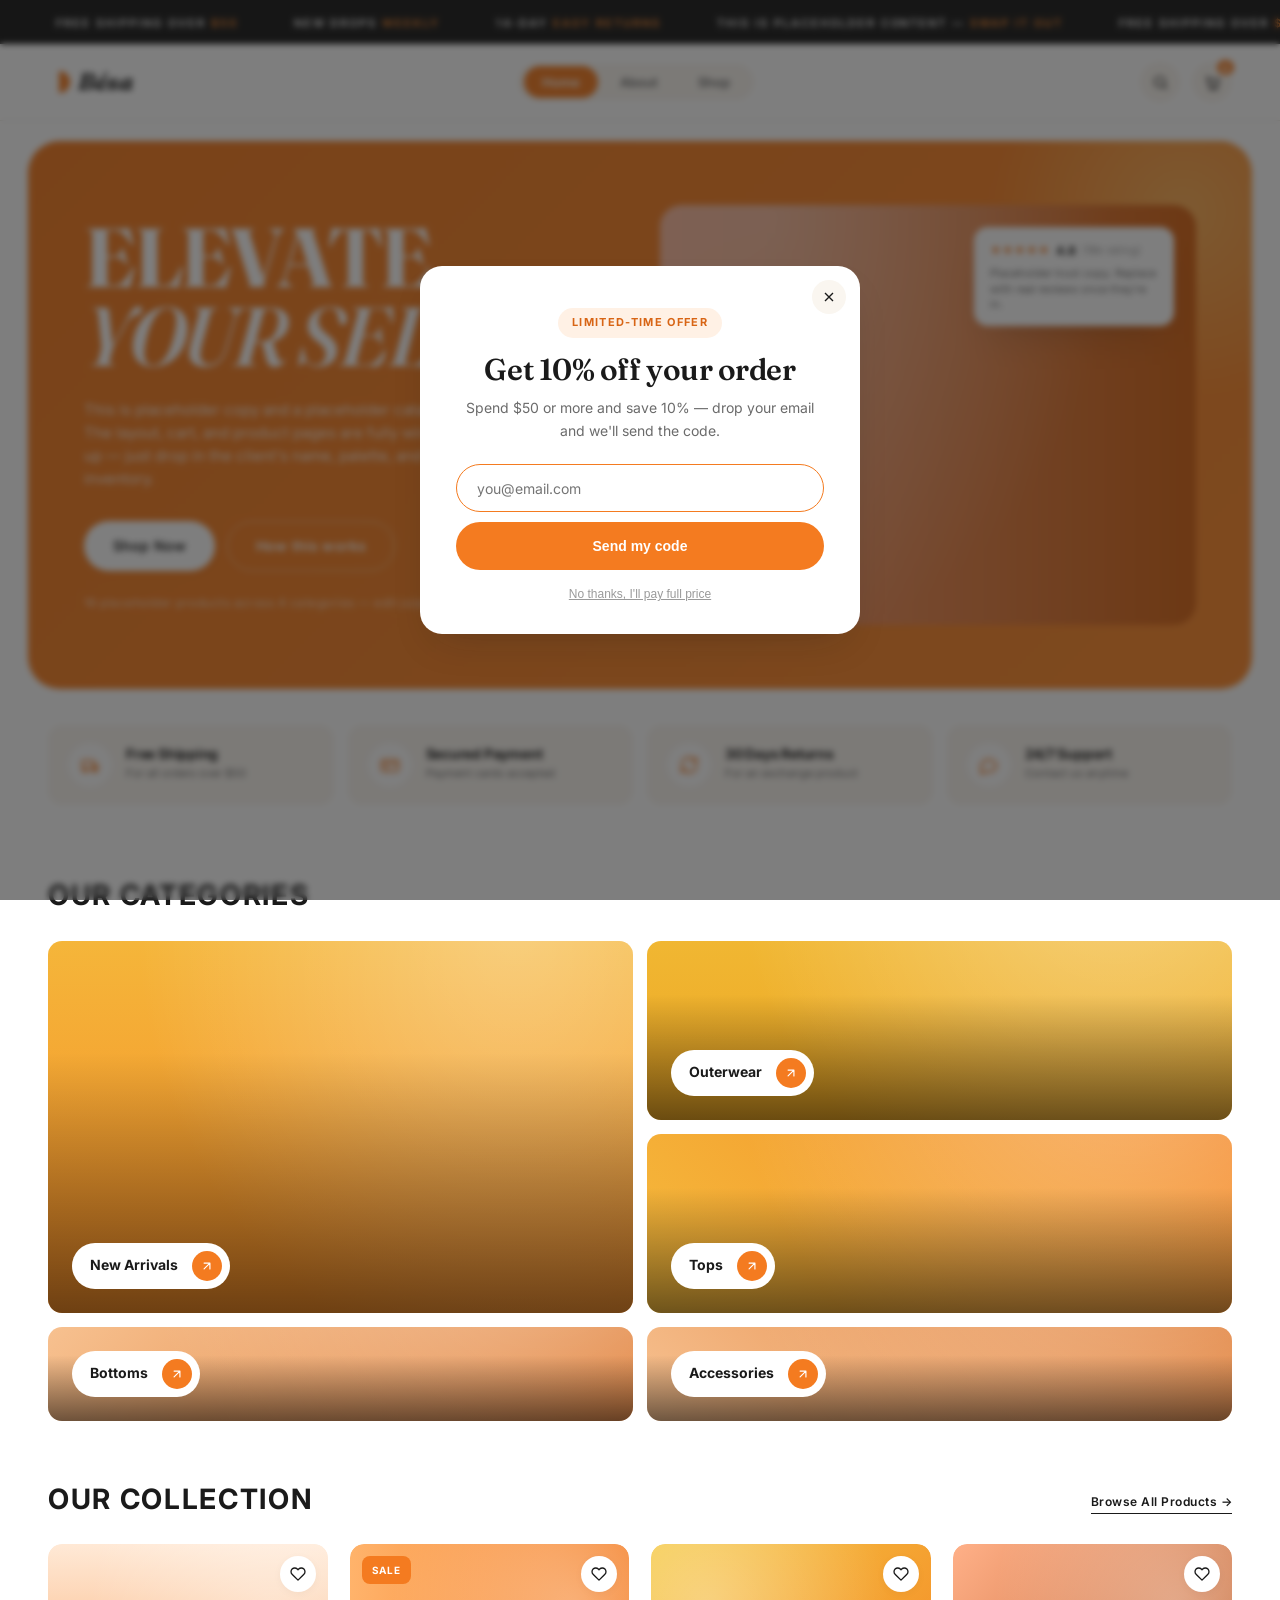
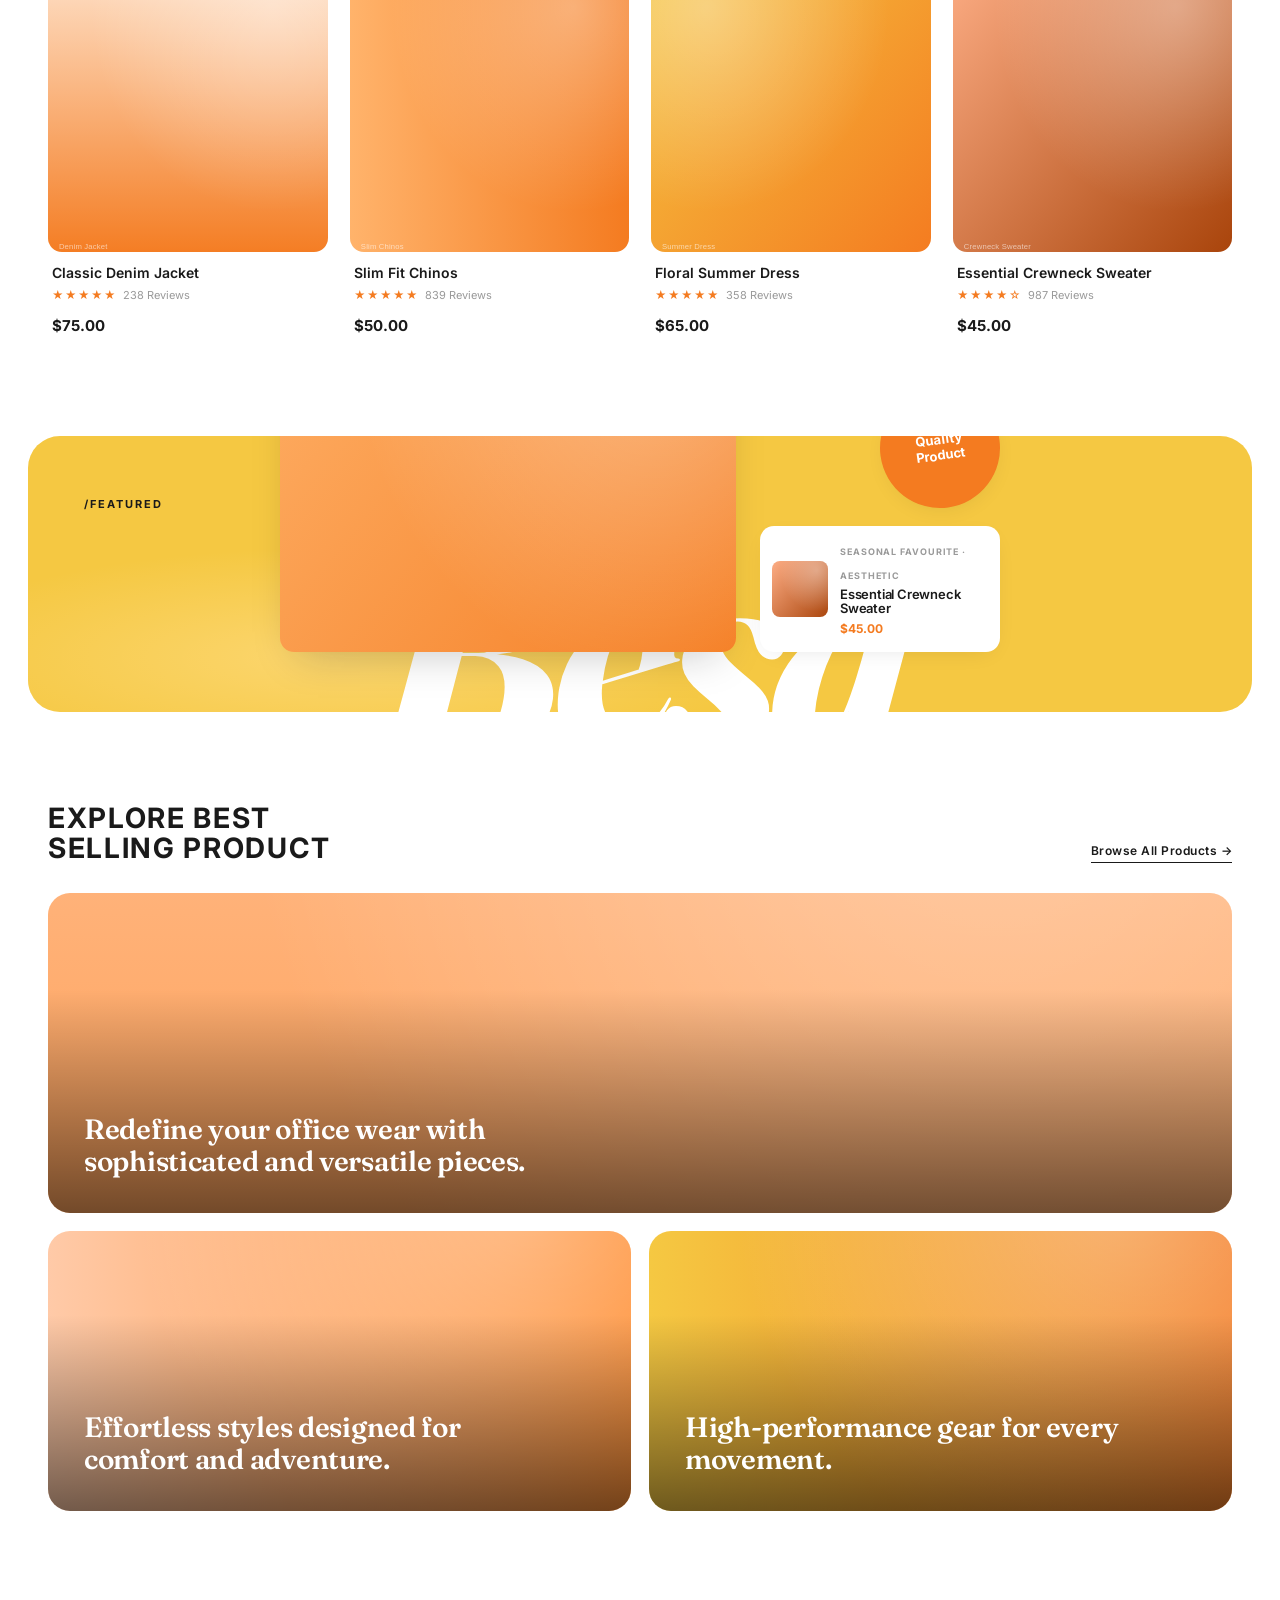
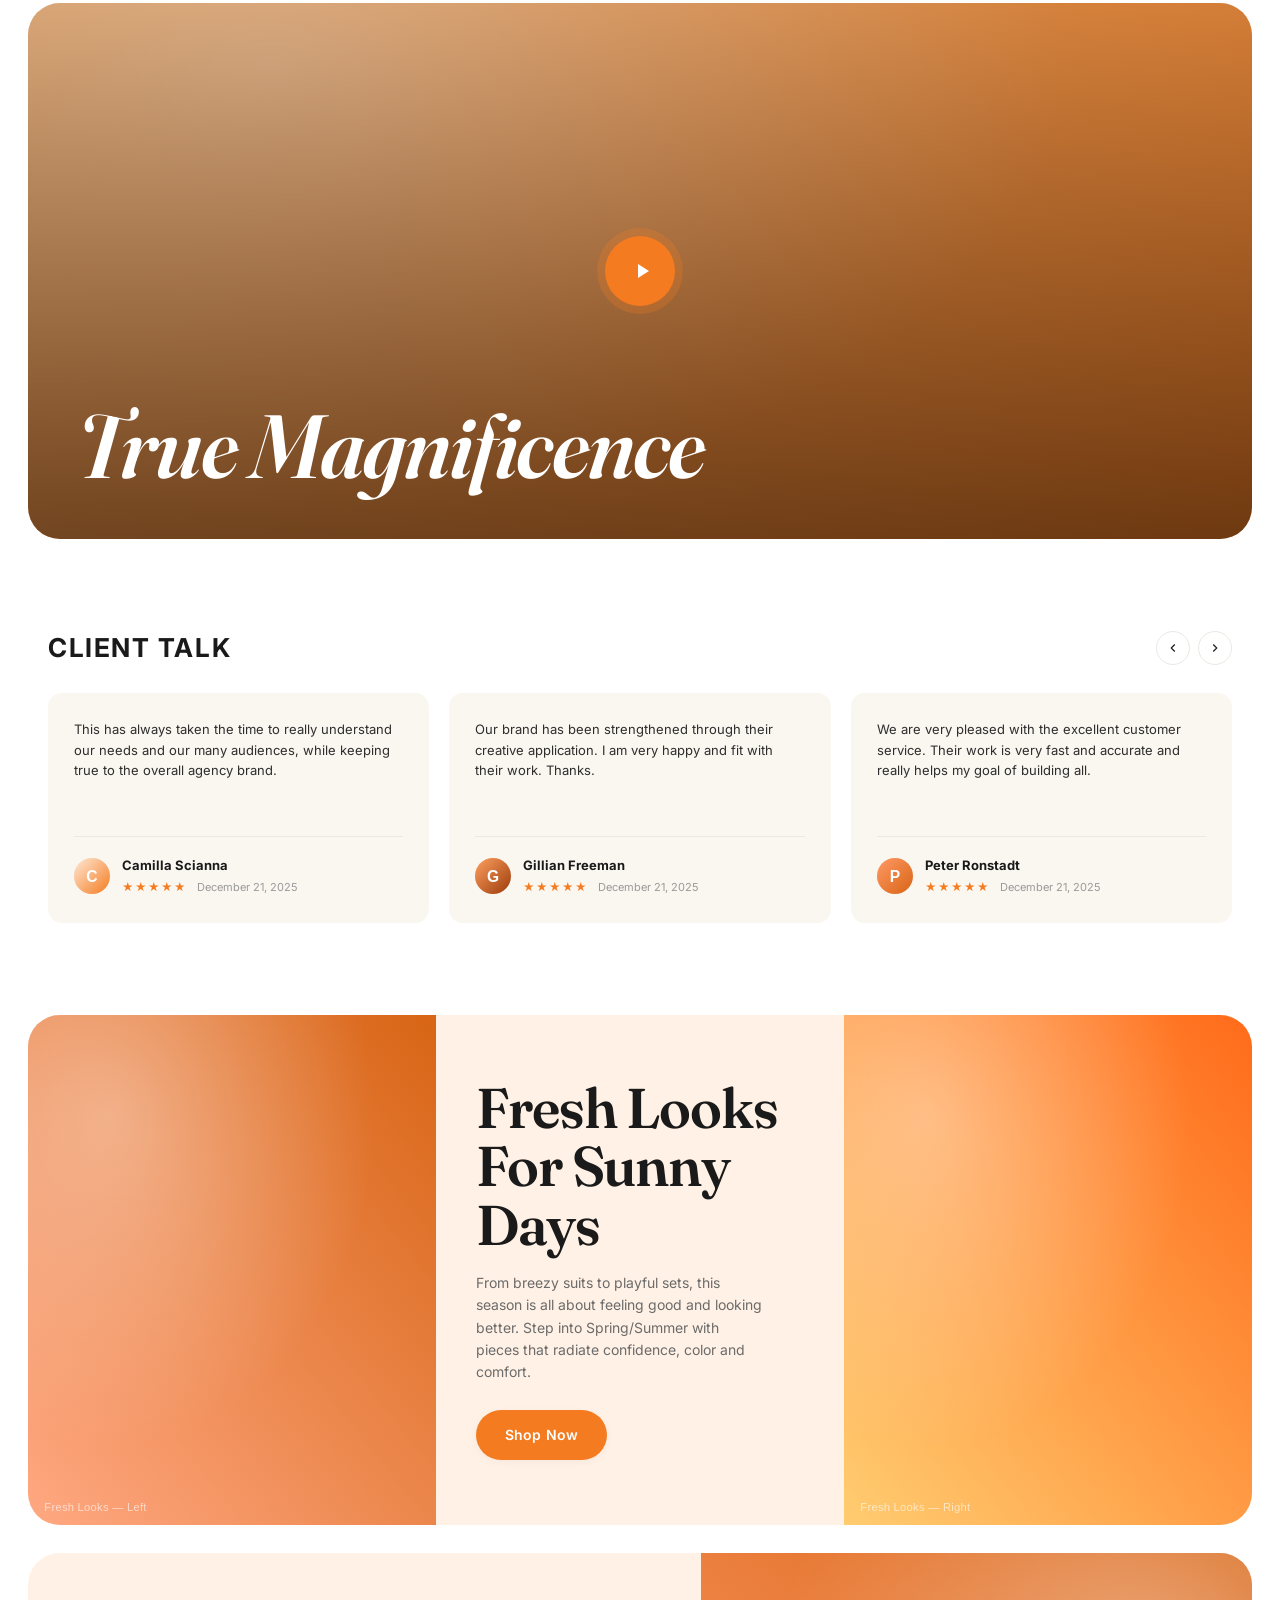
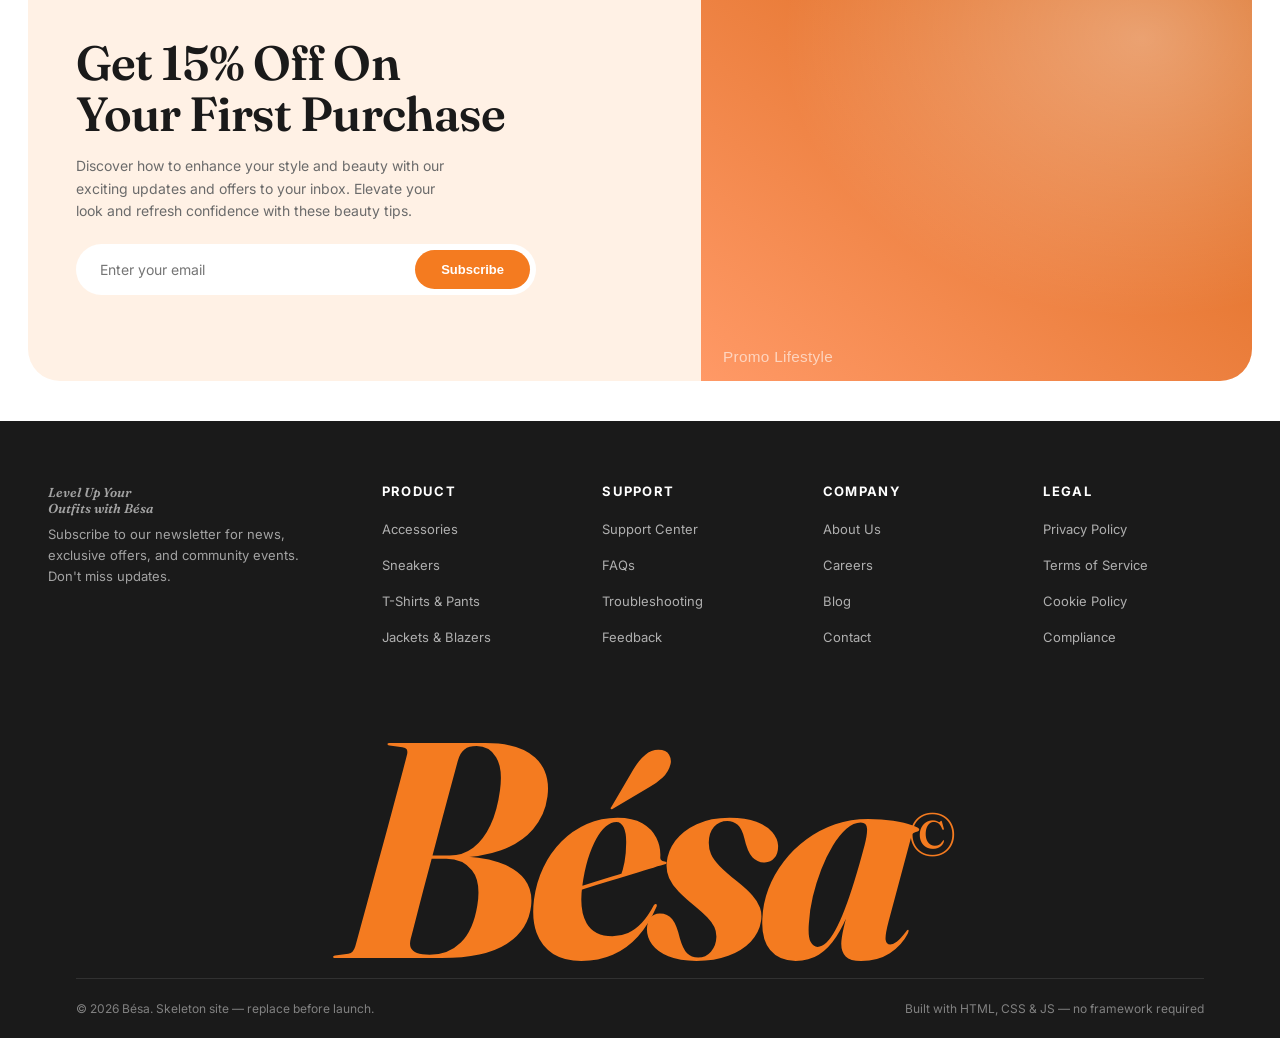
==== index.html @ 36c4169d "Merge pull request #3 from christophersompa/nav/reorder-remove-categories Nav: remove Categories lin" ====
<!DOCTYPE html>
<html lang="en">
<head>
<meta charset="UTF-8">
<meta name="viewport" content="width=device-width, initial-scale=1.0">
<title>Bésa — vibrant goods, made to be replaced with a real catalog</title>
<meta name="description" content="Bésa is a skeleton storefront — swap the brand name and products for the real thing.">
<link rel="preconnect" href="https://fonts.googleapis.com">
<link rel="preconnect" href="https://fonts.gstatic.com" crossorigin>
<link href="https://fonts.googleapis.com/css2?family=Fraunces:ital,opsz,wght@0,9..144,500;0,9..144,600;0,9..144,700;0,9..144,800;1,9..144,500;1,9..144,600;1,9..144,700;1,9..144,800&family=Inter:wght@400;500;600;700&display=swap" rel="stylesheet">
<link rel="stylesheet" href="css/styles.css">
</head>
<body>
<div class="promo-overlay" data-promo-overlay role="dialog" aria-modal="true" aria-labelledby="promo-heading">
  <div class="promo-modal">
    <button class="promo-close" type="button" data-promo-close aria-label="Close promotional offer">
      <svg width="16" height="16" viewBox="0 0 24 24" fill="none" stroke="currentColor" stroke-width="2"><path d="M6 6l12 12M18 6 6 18"/></svg>
    </button>
    <span class="promo-badge">Limited-time offer</span>
    <h2 id="promo-heading">Get 10% off your order</h2>
    <p class="promo-sub">Spend $50 or more and save 10% — drop your email and we'll send the code.</p>
    <form class="promo-form" data-promo-form>
      <input type="email" required placeholder="you@email.com" aria-label="Email address">
      <button type="submit">Send my code</button>
    </form>
    <p class="promo-success" data-promo-success hidden>You're in — check your inbox for the code.</p>
    <button class="promo-dismiss" type="button" data-promo-dismiss>No thanks, I'll pay full price</button>
  </div>
</div>

<div class="marquee" aria-hidden="true">
  <div class="marquee__track">
    <span>Free shipping over <em>$50</em></span>
    <span>New drops <em>weekly</em></span>
    <span>14-day <em>easy returns</em></span>
    <span>This is placeholder content — <em>swap it out</em></span>
    <span>Free shipping over <em>$50</em></span>
    <span>New drops <em>weekly</em></span>
    <span>14-day <em>easy returns</em></span>
    <span>This is placeholder content — <em>swap it out</em></span>
  </div>
</div>

<header class="site-header">
  <div class="wrap">
    <a class="logo" href="index.html">Bésa</a>
    <ul class="nav-links">
      <li><a href="index.html" class="is-active">Home</a></li>
      <li><a href="about.html">About</a></li>
      <li><a href="shop.html">Shop</a></li>
    </ul>
    <div class="nav-actions">
      <button class="icon-btn" type="button" aria-label="Search">
        <svg width="17" height="17" viewBox="0 0 24 24" fill="none" stroke="currentColor" stroke-width="2"><circle cx="11" cy="11" r="7"/><path d="m21 21-4.3-4.3"/></svg>
      </button>
      <a class="icon-btn" href="cart.html" aria-label="Cart">
        <svg width="17" height="17" viewBox="0 0 24 24" fill="none" stroke="currentColor" stroke-width="2"><path d="M3 4h2l2.4 12.4a2 2 0 0 0 2 1.6h7.2a2 2 0 0 0 2-1.6L21 8H6"/><circle cx="10" cy="21" r="1"/><circle cx="17" cy="21" r="1"/></svg>
        <span class="cart-count" data-cart-count>0</span>
      </a>
      <button class="nav-toggle" type="button" data-nav-toggle aria-label="Open menu">
        <svg width="18" height="18" viewBox="0 0 24 24" fill="none" stroke="currentColor" stroke-width="2"><path d="M3 6h18M3 12h18M3 18h18"/></svg>
      </button>
    </div>
  </div>
</header>

<div class="mobile-drawer" data-nav-drawer>
  <div class="drawer-top">
    <span class="logo">Bésa</span>
    <button class="icon-btn" type="button" data-nav-close aria-label="Close menu">
      <svg width="16" height="16" viewBox="0 0 24 24" fill="none" stroke="currentColor" stroke-width="2"><path d="M6 6l12 12M18 6 6 18"/></svg>
    </button>
  </div>
  <nav>
    <a href="index.html">Home</a>
    <a href="shop.html">Shop</a>
    <a href="cart.html">Cart</a>
    <a href="about.html">About</a>
  </nav>
</div>

<!-- HERO -->
<section class="hero">
  <div class="wrap">
    <div class="hero-text">
      <h1>ELEVATE<br><span class="highlight">YOUR SELF</span></h1>
      <p class="lead">This is placeholder copy and a placeholder catalog. The layout, cart, and product pages are fully wired up — just drop in the client's name, palette, and inventory.</p>
      <div class="hero-actions">
        <a class="btn btn-flare" href="shop.html">Shop Now</a>
        <a class="btn btn-ghost" href="about.html">How this works</a>
      </div>
      <p class="hero-note">16 placeholder products across 4 categories — edit js/products.js to replace them.</p>
    </div>
    <div class="hero-visual">
      <div class="hero-image">
        <img data-hero-image alt="Lifestyle model" loading="eager">
      </div>
      <div class="hero-rating">
        <div class="stars">
          <span class="stars-inner">★★★★★</span>
          <span class="stars-label">4.8</span>
          <span style="font-size:11px;color:var(--ink-faint);">(18k rating)</span>
        </div>
        <p>Placeholder trust copy. Replace with real reviews once they're in.</p>
      </div>
      <div class="hero-card">
        <div class="hero-card-image">
          <img data-hero-card-image alt="">
        </div>
        <div class="meta">
          <h3>Featured</h3>
          <span class="price">$28</span>
        </div>
      </div>
    </div>
  </div>
</section>

<!-- TRUST BADGES -->
<section class="trust-row">
  <div class="wrap">
    <div class="trust-grid">
      <div class="trust-card">
        <div class="trust-icon">
          <svg viewBox="0 0 24 24" fill="none" stroke="currentColor" stroke-width="2" stroke-linecap="round" stroke-linejoin="round"><path d="M3 7h13v10H3zM16 11h4l1 3v3h-5zM6 20a2 2 0 1 0 0-4 2 2 0 0 0 0 4ZM18 20a2 2 0 1 0 0-4 2 2 0 0 0 0 4Z"/></svg>
        </div>
        <div>
          <h4>Free Shipping</h4>
          <p>For all orders over $50</p>
        </div>
      </div>
      <div class="trust-card">
        <div class="trust-icon">
          <svg viewBox="0 0 24 24" fill="none" stroke="currentColor" stroke-width="2" stroke-linecap="round" stroke-linejoin="round"><rect x="2" y="6" width="20" height="13" rx="2"/><path d="M2 10h20M6 15h4"/></svg>
        </div>
        <div>
          <h4>Secured Payment</h4>
          <p>Payment cards accepted</p>
        </div>
      </div>
      <div class="trust-card">
        <div class="trust-icon">
          <svg viewBox="0 0 24 24" fill="none" stroke="currentColor" stroke-width="2" stroke-linecap="round" stroke-linejoin="round"><path d="M3 12a9 9 0 0 1 15-6.7L21 8"/><path d="M21 3v5h-5"/><path d="M21 12a9 9 0 0 1-15 6.7L3 16"/><path d="M3 21v-5h5"/></svg>
        </div>
        <div>
          <h4>30 Days Returns</h4>
          <p>For an exchange product</p>
        </div>
      </div>
      <div class="trust-card">
        <div class="trust-icon">
          <svg viewBox="0 0 24 24" fill="none" stroke="currentColor" stroke-width="2" stroke-linecap="round" stroke-linejoin="round"><path d="M21 11.5a8.5 8.5 0 0 1-8.5 8.5H6l-3 3v-3.6A8.5 8.5 0 1 1 21 11.5Z"/></svg>
        </div>
        <div>
          <h4>24/7 Support</h4>
          <p>Contact us anytime</p>
        </div>
      </div>
    </div>
  </div>
</section>

<!-- CATEGORIES -->
<section class="section" id="categories">
  <div class="wrap">
    <div class="section-head">
      <h2>Our Categories</h2>
    </div>
    <div class="cat-grid" id="category-grid"></div>
  </div>
</section>

<!-- COLLECTION -->
<section class="section" id="featured" style="padding-top:0">
  <div class="wrap">
    <div class="section-head">
      <h2>Our Collection</h2>
      <a class="section-link" href="shop.html">Browse All Products →</a>
    </div>
    <div class="product-grid" id="featured-grid"></div>
  </div>
</section>

<!-- FEATURED — yellow signature section -->
<section class="featured-section">
  <p class="featured-eyebrow">/Featured</p>
  <div class="featured-wordmark">Bésa</div>
  <div class="featured-content">
    <div class="featured-image">
      <img data-featured-image alt="Featured product" loading="lazy">
    </div>
    <div class="featured-side">
      <div class="featured-badge">Quality<br>Product</div>
      <div class="featured-product-card" data-featured-product-card>
        <div class="featured-product-card-img">
          <img data-fp-img alt="">
        </div>
        <div class="meta">
          <span class="tag">Seasonal favourite · Aesthetic</span>
          <h4 data-fp-name>—</h4>
          <span class="price" data-fp-price>—</span>
        </div>
      </div>
    </div>
  </div>
</section>

<!-- EXPLORE BEST SELLING — 1 big + 2 small -->
<section class="section">
  <div class="wrap">
    <div class="section-head">
      <h2>Explore Best<br>Selling Product</h2>
      <a class="section-link" href="shop.html">Browse All Products →</a>
    </div>
    <div class="best-grid">
      <div class="best-card">
        <img data-best-image alt="" loading="lazy">
        <p class="label">Redefine your office wear with sophisticated and versatile pieces.</p>
      </div>
      <div class="best-row-2">
        <div class="best-card">
          <img data-best-image alt="" loading="lazy">
          <p class="label">Effortless styles designed for comfort and adventure.</p>
        </div>
        <div class="best-card">
          <img data-best-image alt="" loading="lazy">
          <p class="label">High-performance gear for every movement.</p>
        </div>
      </div>
    </div>
  </div>
</section>

<!-- TRUE MAGNIFICENCE banner -->
<section>
  <div class="banner-bleed">
    <img data-img-banner alt="" loading="lazy">
    <button class="play-button" type="button" aria-label="Play video">
      <svg viewBox="0 0 24 24" fill="currentColor"><path d="M8 5v14l11-7z"/></svg>
    </button>
    <h2>True Magnificence</h2>
  </div>
</section>

<!-- TESTIMONIALS -->
<section class="section">
  <div class="wrap">
    <div class="testimonial-head">
      <h2>Client Talk</h2>
      <div class="testimonial-nav">
        <button type="button" aria-label="Previous">
          <svg width="14" height="14" viewBox="0 0 24 24" fill="none" stroke="currentColor" stroke-width="2"><path d="m15 18-6-6 6-6"/></svg>
        </button>
        <button type="button" aria-label="Next">
          <svg width="14" height="14" viewBox="0 0 24 24" fill="none" stroke="currentColor" stroke-width="2"><path d="m9 18 6-6-6-6"/></svg>
        </button>
      </div>
    </div>
    <div class="testimonial-grid" id="testimonial-grid"></div>
  </div>
</section>

<!-- FRESH LOOKS -->
<section>
  <div class="fresh-looks">
    <div class="img-wrap"><img data-img-fresh alt="" loading="lazy"></div>
    <div class="copy">
      <h2>Fresh Looks<br>For Sunny Days</h2>
      <p>From breezy suits to playful sets, this season is all about feeling good and looking better. Step into Spring/Summer with pieces that radiate confidence, color and comfort.</p>
      <a class="btn btn-flare" href="shop.html">Shop Now</a>
    </div>
    <div class="img-wrap"><img data-img-fresh-2 alt="" loading="lazy"></div>
  </div>
</section>

<!-- 15% OFF CTA -->
<section>
  <div class="cta-section">
    <div class="cta-copy">
      <h2>Get 15% Off On<br>Your First Purchase</h2>
      <p>Discover how to enhance your style and beauty with our exciting updates and offers to your inbox. Elevate your look and refresh confidence with these beauty tips.</p>
      <form class="banner-form" data-newsletter-form>
        <input type="email" required placeholder="Enter your email" aria-label="Email address">
        <button type="submit">Subscribe</button>
      </form>
    </div>
    <div class="cta-image">
      <img data-img-promo alt="" loading="lazy">
    </div>
  </div>
</section>

<footer class="site-footer">
  <div class="wrap">
    <div class="footer-grid">
      <div>
        <p class="footer-tagline">Level Up Your<br>Outfits with Bésa</p>
        <p>Subscribe to our newsletter for news, exclusive offers, and community events. Don't miss updates.</p>
      </div>
      <div>
        <h4>Product</h4>
        <ul class="footer-links">
          <li><a href="shop.html">Accessories</a></li>
          <li><a href="shop.html">Sneakers</a></li>
          <li><a href="shop.html">T-Shirts &amp; Pants</a></li>
          <li><a href="shop.html">Jackets &amp; Blazers</a></li>
        </ul>
      </div>
      <div>
        <h4>Support</h4>
        <ul class="footer-links">
          <li><a href="#">Support Center</a></li>
          <li><a href="#">FAQs</a></li>
          <li><a href="#">Troubleshooting</a></li>
          <li><a href="#">Feedback</a></li>
        </ul>
      </div>
      <div>
        <h4>Company</h4>
        <ul class="footer-links">
          <li><a href="about.html">About Us</a></li>
          <li><a href="#">Careers</a></li>
          <li><a href="#">Blog</a></li>
          <li><a href="#">Contact</a></li>
        </ul>
      </div>
      <div>
        <h4>Legal</h4>
        <ul class="footer-links">
          <li><a href="#">Privacy Policy</a></li>
          <li><a href="#">Terms of Service</a></li>
          <li><a href="#">Cookie Policy</a></li>
          <li><a href="#">Compliance</a></li>
        </ul>
      </div>
    </div>
    <div class="footer-wordmark">Bésa<sup>©</sup></div>
    <div class="wrap">
      <div class="footer-bottom">
        <span>© 2026 Bésa. Skeleton site — replace before launch.</span>
        <span>Built with HTML, CSS &amp; JS — no framework required</span>
      </div>
    </div>
  </div>
</footer>

<script src="js/products.js"></script>
<script src="js/cart.js"></script>
<script src="js/main.js"></script>
</body>
</html>
---- css/styles.css ----
/* ============================================
   BÉSA — design tokens (Frolax-style redesign)
   Swap these values to re-skin the whole site.
   ============================================ */
:root {
  /* core palette */
  --orange:        #F47B20;
  --orange-deep:   #D86515;
  --orange-bright: #FF8B2D;
  --orange-soft:   #FFF1E5;
  --yellow:        #F5C842;
  --yellow-deep:   #E6B025;
  --yellow-soft:   #FFF6D6;

  /* neutrals */
  --ink:        #1A1A1A;
  --ink-2:      #2E2E2E;
  --ink-soft:   #6B6B6B;
  --ink-faint:  #9A9A9A;
  --white:      #FFFFFF;
  --cream:      #FAF6F0;
  --cream-deep: #F0EAE0;
  --line:       #ECE8E2;
  --line-soft:  #F4F0EA;

  --radius-sm: 8px;
  --radius-md: 14px;
  --radius-lg: 22px;
  --radius-xl: 32px;
  --radius-pill: 999px;

  --shadow-card: 0 6px 24px -10px rgba(20, 20, 20, 0.12);
  --shadow-pop:  0 18px 40px -18px rgba(20, 20, 20, 0.25);
  --shadow-soft: 0 2px 8px rgba(20, 20, 20, 0.04);

  --font-display: "Fraunces", "Georgia", serif;
  --font-body: "Inter", "Segoe UI", sans-serif;

  --container: 1240px;
}

* { box-sizing: border-box; }
html { scroll-behavior: smooth; }

body {
  margin: 0;
  background: var(--white);
  color: var(--ink);
  font-family: var(--font-body);
  font-size: 15px;
  line-height: 1.6;
  -webkit-font-smoothing: antialiased;
  overflow-x: hidden;
}

img, svg { display: block; max-width: 100%; }
img { object-fit: cover; }
a { color: inherit; text-decoration: none; }

.wrap {
  max-width: var(--container);
  margin: 0 auto;
  padding: 0 28px;
}

h1, h2, h3, h4 {
  font-family: var(--font-display);
  font-weight: 600;
  line-height: 1.06;
  margin: 0;
  letter-spacing: -0.015em;
  color: var(--ink);
}
p { margin: 0; }

.eyebrow {
  font-family: var(--font-body);
  font-size: 12px;
  font-weight: 700;
  letter-spacing: 0.18em;
  text-transform: uppercase;
  color: var(--ink);
}

a:focus-visible, button:focus-visible, input:focus-visible {
  outline: 2px solid var(--orange);
  outline-offset: 3px;
}

@media (prefers-reduced-motion: reduce) {
  *, *::before, *::after { animation: none !important; transition: none !important; }
  html { scroll-behavior: auto; }
}

/* ============================================
   Buttons
   ============================================ */
.btn {
  display: inline-flex;
  align-items: center;
  justify-content: center;
  gap: 8px;
  font-family: var(--font-body);
  font-weight: 600;
  font-size: 14px;
  letter-spacing: 0.01em;
  padding: 13px 28px;
  border-radius: var(--radius-pill);
  border: 1px solid transparent;
  cursor: pointer;
  transition: transform 0.18s ease, box-shadow 0.18s ease, background 0.18s ease, color 0.18s ease;
  white-space: nowrap;
}
.btn:hover { transform: translateY(-1px); }

.btn-primary,
.btn-flare {
  background: var(--orange);
  color: var(--white);
  box-shadow: var(--shadow-soft);
}
.btn-primary:hover,
.btn-flare:hover { background: var(--orange-deep); box-shadow: var(--shadow-card); }

.btn-ghost {
  background: transparent;
  border-color: var(--ink);
  color: var(--ink);
}
.btn-ghost:hover { background: var(--ink); color: var(--white); }

.btn-block { width: 100%; }
.btn-sm { padding: 10px 20px; font-size: 13px; }

/* ============================================
   Top announcement marquee
   ============================================ */
.marquee {
  background: var(--ink);
  color: var(--white);
  overflow: hidden;
  white-space: nowrap;
  padding: 10px 0;
}
.marquee__track {
  display: inline-flex;
  gap: 56px;
  animation: marquee 28s linear infinite;
  padding-left: 56px;
}
.marquee__track span {
  font-size: 11px;
  font-weight: 600;
  letter-spacing: 0.18em;
  text-transform: uppercase;
}
.marquee__track span em {
  font-style: normal;
  color: var(--orange-bright);
}
@keyframes marquee {
  from { transform: translateX(0); }
  to { transform: translateX(-50%); }
}

/* ============================================
   Header / nav
   ============================================ */
.site-header {
  position: sticky;
  top: 0;
  z-index: 40;
  background: rgba(255, 255, 255, 0.94);
  backdrop-filter: blur(10px);
  border-bottom: 1px solid var(--line);
}
.site-header .wrap {
  display: flex;
  align-items: center;
  justify-content: space-between;
  padding-top: 18px;
  padding-bottom: 18px;
}
.logo {
  font-family: var(--font-display);
  font-size: 24px;
  font-weight: 700;
  font-style: italic;
  color: var(--ink);
  letter-spacing: -0.02em;
  display: inline-flex;
  align-items: center;
  gap: 8px;
}
.logo::before {
  content: "";
  display: inline-block;
  width: 22px;
  height: 22px;
  background: var(--orange);
  border-radius: 50%;
  box-shadow: -10px 0 0 var(--orange);
  clip-path: polygon(50% 0, 100% 0, 100% 100%, 50% 100%);
}
.nav-links {
  display: flex;
  gap: 4px;
  list-style: none;
  margin: 0;
  padding: 6px;
  background: var(--cream);
  border-radius: var(--radius-pill);
}
.nav-links a {
  font-size: 13px;
  font-weight: 600;
  color: var(--ink-soft);
  padding: 8px 18px;
  border-radius: var(--radius-pill);
  transition: background 0.18s ease, color 0.18s ease;
}
.nav-links a:hover { color: var(--ink); }
.nav-links a.is-active {
  background: var(--orange);
  color: var(--white);
}

.nav-actions {
  display: flex;
  align-items: center;
  gap: 12px;
}
.icon-btn {
  position: relative;
  display: inline-flex;
  align-items: center;
  justify-content: center;
  width: 40px;
  height: 40px;
  border-radius: 50%;
  background: var(--cream);
  border: none;
  cursor: pointer;
  color: var(--ink);
  transition: background 0.18s ease, color 0.18s ease;
}
.icon-btn:hover { background: var(--ink); color: var(--white); }
.cart-count {
  position: absolute;
  top: -4px;
  right: -4px;
  min-width: 19px;
  height: 19px;
  padding: 0 5px;
  border-radius: var(--radius-pill);
  background: var(--orange);
  color: var(--white);
  font-size: 10px;
  font-weight: 700;
  display: flex;
  align-items: center;
  justify-content: center;
  border: 2px solid var(--white);
}
.nav-toggle { display: none; }

@media (max-width: 900px) {
  .nav-links { display: none; }
  .nav-toggle {
    display: inline-flex;
    width: 40px; height: 40px;
    align-items: center; justify-content: center;
    border-radius: 50%;
    background: var(--cream);
    border: none;
    color: var(--ink);
    cursor: pointer;
  }
}

/* ============================================
   HERO — orange gradient, two-column with lifestyle image
   ============================================ */
.hero {
  position: relative;
  margin: 20px 28px 0;
  border-radius: var(--radius-xl);
  background: linear-gradient(135deg, var(--orange) 0%, var(--orange-bright) 100%);
  overflow: hidden;
  padding: 64px 56px;
  min-height: 500px;
}
.hero::after {
  /* soft sun glow in top-right corner */
  content: "";
  position: absolute;
  top: -120px;
  right: -120px;
  width: 380px;
  height: 380px;
  border-radius: 50%;
  background: radial-gradient(circle, rgba(255, 215, 130, 0.5) 0%, transparent 70%);
  pointer-events: none;
}
.hero .wrap {
  position: relative;
  z-index: 1;
  max-width: none;
  padding: 0;
  display: grid;
  grid-template-columns: 1fr 1fr;
  gap: 40px;
  align-items: center;
  min-height: 420px;
}
.hero-text { color: var(--white); }
.hero h1 {
  font-size: clamp(48px, 6.5vw, 92px);
  color: var(--white);
  font-weight: 700;
  line-height: 0.95;
  letter-spacing: -0.03em;
}
.hero h1 .highlight {
  display: block;
  font-style: italic;
  font-weight: 600;
}
.hero p.lead {
  margin-top: 22px;
  max-width: 42ch;
  font-size: 15px;
  color: rgba(255, 255, 255, 0.88);
  line-height: 1.55;
}
.hero-actions {
  margin-top: 30px;
  display: flex;
  gap: 12px;
  flex-wrap: wrap;
}
.hero .btn-flare {
  background: var(--white);
  color: var(--ink);
}
.hero .btn-flare:hover { background: var(--ink); color: var(--white); }
.hero .btn-ghost {
  border-color: rgba(255, 255, 255, 0.5);
  color: var(--white);
}
.hero .btn-ghost:hover { background: var(--white); color: var(--ink); border-color: var(--white); }
.hero-note {
  margin-top: 22px;
  font-size: 12px;
  color: rgba(255, 255, 255, 0.7);
  letter-spacing: 0.04em;
}

/* hero visual side */
.hero-visual {
  position: relative;
  height: 100%;
  min-height: 420px;
}
.hero-image {
  position: absolute;
  inset: 0;
  border-radius: var(--radius-lg);
  overflow: hidden;
  background: rgba(255, 255, 255, 0.1);
}
.hero-image img {
  width: 100%;
  height: 100%;
  object-fit: cover;
}
/* small floating product card bottom-left */
.hero-card {
  position: absolute;
  bottom: 18px;
  left: -28px;
  z-index: 2;
  background: var(--white);
  border-radius: var(--radius-md);
  padding: 12px;
  width: 150px;
  box-shadow: var(--shadow-pop);
  display: flex;
  flex-direction: column;
  gap: 6px;
}
.hero-card-image {
  width: 100%;
  aspect-ratio: 1.2 / 1;
  border-radius: var(--radius-sm);
  background: var(--cream);
  overflow: hidden;
}
.hero-card-image img { width: 100%; height: 100%; }
.hero-card .meta {
  display: flex;
  justify-content: space-between;
  align-items: center;
  padding: 0 2px;
}
.hero-card .meta h3 { font-size: 12px; color: var(--ink); font-weight: 600; font-family: var(--font-body); }
.hero-card .meta .price { font-size: 12px; font-weight: 700; color: var(--orange); }

/* hero ratings badge top-right */
.hero-rating {
  position: absolute;
  top: 22px;
  right: 22px;
  z-index: 2;
  background: var(--white);
  border-radius: var(--radius-md);
  padding: 14px 16px;
  max-width: 200px;
  box-shadow: var(--shadow-pop);
}
.hero-rating .stars {
  display: flex;
  align-items: center;
  gap: 6px;
  margin-bottom: 6px;
}
.hero-rating .stars-inner {
  display: flex;
  gap: 1px;
  color: var(--orange);
  font-size: 11px;
}
.hero-rating .stars-label {
  font-size: 12px;
  font-weight: 700;
  color: var(--ink);
}
.hero-rating p {
  font-size: 11px;
  color: var(--ink-soft);
  line-height: 1.4;
}
.hero-progress { display: none; } /* legacy element from old design */
.hero-card-back  { display: none; }
.hero-badge      { display: none; }

@media (max-width: 900px) {
  .hero { padding: 40px 28px; margin: 12px; }
  .hero .wrap { grid-template-columns: 1fr; gap: 30px; }
  .hero-visual { min-height: 360px; order: 2; }
  .hero-rating { top: 12px; right: 12px; }
  .hero-card { left: 12px; bottom: 12px; }
}

/* ============================================
   Trust badges row (Free Shipping / Payment / etc.)
   ============================================ */
.trust-row {
  padding: 36px 0 12px;
}
.trust-grid {
  display: grid;
  grid-template-columns: repeat(4, 1fr);
  gap: 14px;
}
.trust-card {
  display: flex;
  align-items: center;
  gap: 14px;
  padding: 18px 20px;
  background: var(--cream);
  border-radius: var(--radius-md);
}
.trust-icon {
  width: 44px;
  height: 44px;
  border-radius: 50%;
  background: var(--white);
  display: flex;
  align-items: center;
  justify-content: center;
  color: var(--orange);
  flex-shrink: 0;
}
.trust-icon svg { width: 20px; height: 20px; }
.trust-card h4 {
  font-family: var(--font-body);
  font-size: 14px;
  font-weight: 700;
  color: var(--ink);
}
.trust-card p {
  font-size: 11px;
  color: var(--ink-soft);
  margin-top: 3px;
}

@media (max-width: 860px) {
  .trust-grid { grid-template-columns: repeat(2, 1fr); }
}
@media (max-width: 480px) {
  .trust-grid { grid-template-columns: 1fr; }
}

/* ============================================
   Section scaffolding
   ============================================ */
.section { padding: 64px 0; }
.section-head {
  display: flex;
  justify-content: space-between;
  align-items: flex-end;
  gap: 24px;
  margin-bottom: 30px;
  flex-wrap: wrap;
}
.section-head h2 {
  font-size: clamp(22px, 2.6vw, 28px);
  font-family: var(--font-body);
  font-weight: 700;
  letter-spacing: 0.06em;
  text-transform: uppercase;
}
.section-head p { color: var(--ink-soft); max-width: 50ch; font-size: 14px; }
.section-link {
  font-size: 12px;
  font-weight: 600;
  color: var(--ink);
  letter-spacing: 0.04em;
  border-bottom: 1px solid var(--ink);
  padding-bottom: 2px;
}
.section-link:hover { color: var(--orange); border-color: var(--orange); }

/* ============================================
   Categories — asymmetric mosaic
   ============================================ */
.cat-grid {
  display: grid;
  grid-template-columns: 1fr 1fr;
  grid-template-rows: 1fr 1fr;
  gap: 14px;
  height: 480px;
}
.cat-tile {
  position: relative;
  border-radius: var(--radius-md);
  overflow: hidden;
  cursor: pointer;
  display: flex;
  align-items: flex-end;
  padding: 24px;
  isolation: isolate;
}
.cat-tile img {
  position: absolute;
  inset: 0;
  width: 100%;
  height: 100%;
  z-index: -2;
  transition: transform 0.6s ease;
}
.cat-tile::after {
  content: "";
  position: absolute;
  inset: 0;
  background: linear-gradient(180deg, rgba(0,0,0,0) 30%, rgba(0,0,0,0.55) 100%);
  z-index: -1;
}
.cat-tile:hover img { transform: scale(1.06); }
.cat-tile-content {
  background: var(--white);
  border-radius: var(--radius-pill);
  padding: 8px 8px 8px 18px;
  display: inline-flex;
  align-items: center;
  gap: 14px;
}
.cat-tile h3 {
  font-family: var(--font-body);
  font-size: 14px;
  font-weight: 700;
  color: var(--ink);
  letter-spacing: 0;
}
.cat-tile-arrow {
  width: 30px;
  height: 30px;
  border-radius: 50%;
  background: var(--orange);
  color: var(--white);
  display: inline-flex;
  align-items: center;
  justify-content: center;
}
.cat-tile-arrow svg { width: 14px; height: 14px; }

/* first tile takes the left column, full height */
.cat-tile:first-child { grid-row: 1 / 3; }

@media (max-width: 860px) {
  .cat-grid { grid-template-columns: 1fr; grid-template-rows: repeat(5, 200px); height: auto; }
  .cat-tile:first-child { grid-row: auto; }
}

/* ============================================
   Product grid + cards
   ============================================ */
.product-grid {
  display: grid;
  grid-template-columns: repeat(4, 1fr);
  gap: 22px;
}
.product-card {
  background: var(--white);
  border-radius: var(--radius-md);
  overflow: hidden;
  display: flex;
  flex-direction: column;
  transition: transform 0.2s ease;
  position: relative;
}
.product-card:hover { transform: translateY(-4px); }
.product-media {
  position: relative;
  aspect-ratio: 1 / 1.1;
  background: var(--cream);
  border-radius: var(--radius-md);
  overflow: hidden;
}
.product-media img {
  width: 100%;
  height: 100%;
  transition: transform 0.5s ease;
}
.product-card:hover .product-media img { transform: scale(1.05); }

/* heart / wishlist button */
.wishlist-btn {
  position: absolute;
  top: 12px;
  right: 12px;
  width: 36px;
  height: 36px;
  border-radius: 50%;
  background: var(--white);
  border: none;
  display: inline-flex;
  align-items: center;
  justify-content: center;
  color: var(--ink);
  cursor: pointer;
  z-index: 2;
  box-shadow: var(--shadow-soft);
  transition: color 0.18s ease, background 0.18s ease;
}
.wishlist-btn:hover { color: var(--orange); }
.wishlist-btn.is-active { color: var(--orange); }
.wishlist-btn svg { width: 16px; height: 16px; }

/* sale tag top-left */
.product-tag {
  position: absolute;
  top: 12px;
  left: 12px;
  z-index: 2;
  background: var(--orange);
  color: var(--white);
  font-size: 10px;
  font-weight: 700;
  letter-spacing: 0.08em;
  text-transform: uppercase;
  padding: 6px 10px;
  border-radius: var(--radius-sm);
}

/* quick shop bar slides up from bottom on hover */
.quick-shop {
  position: absolute;
  left: 12px;
  right: 12px;
  bottom: 12px;
  background: var(--white);
  border-radius: var(--radius-pill);
  padding: 10px 18px;
  font-size: 12px;
  font-weight: 600;
  color: var(--ink);
  border: none;
  cursor: pointer;
  display: inline-flex;
  align-items: center;
  justify-content: center;
  gap: 8px;
  opacity: 0;
  transform: translateY(8px);
  transition: opacity 0.2s ease, transform 0.2s ease, background 0.18s ease, color 0.18s ease;
  z-index: 2;
}
.product-card:hover .quick-shop { opacity: 1; transform: translateY(0); }
.quick-shop:hover { background: var(--orange); color: var(--white); }
.quick-shop svg { width: 14px; height: 14px; }

.product-card .body {
  padding: 14px 4px 6px;
  display: flex;
  flex-direction: column;
  gap: 6px;
}
.product-card .cat-tag {
  display: none; /* category is implied by section context */
}
.product-card h3 {
  font-family: var(--font-body);
  font-size: 14px;
  font-weight: 600;
  color: var(--ink);
  letter-spacing: 0;
}
.product-card h3 a:hover { color: var(--orange); }

.product-card .rating-row {
  display: flex;
  align-items: center;
  gap: 6px;
}
.product-card .rating-stars {
  color: var(--orange);
  font-size: 11px;
  letter-spacing: 1px;
}
.product-card .rating-count {
  font-size: 11px;
  color: var(--ink-faint);
}

.product-card .price-row {
  margin-top: 4px;
  display: flex;
  align-items: center;
  justify-content: space-between;
}
.product-card .price {
  font-weight: 700;
  font-size: 15px;
  color: var(--ink);
}
.product-card .add-btn {
  width: 32px; height: 32px;
  border-radius: 50%;
  border: none;
  background: var(--ink);
  color: var(--white);
  cursor: pointer;
  font-size: 16px;
  line-height: 1;
  transition: background 0.18s ease;
}
.product-card .add-btn:hover { background: var(--orange); }
.product-card a.card-link { color: inherit; display: block; }

@media (max-width: 980px) {
  .product-grid { grid-template-columns: repeat(2, 1fr); }
}
@media (max-width: 520px) {
  .product-grid { grid-template-columns: 1fr; }
}

/* legacy swatch backgrounds — kept so older markup still renders something useful */
.bg-teal,
.bg-sage { background: var(--orange-soft); }
.bg-lime { background: var(--yellow-soft); }
.bg-ink  { background: var(--cream-deep); }

/* ============================================
   Featured — yellow section with giant brand wordmark
   ============================================ */
.featured-section {
  background: var(--yellow);
  margin: 28px;
  border-radius: var(--radius-xl);
  position: relative;
  overflow: hidden;
  padding: 60px 28px;
}
.featured-section::before {
  content: "";
  position: absolute;
  left: -10%;
  bottom: -20%;
  width: 70%;
  height: 80%;
  background: radial-gradient(ellipse, rgba(255, 220, 130, 0.7) 0%, transparent 70%);
  pointer-events: none;
}
.featured-eyebrow {
  font-size: 11px;
  font-weight: 700;
  letter-spacing: 0.18em;
  text-transform: uppercase;
  color: var(--ink);
  position: relative;
  z-index: 2;
  max-width: var(--container);
  margin: 0 auto 0;
  padding: 0 28px;
}
.featured-wordmark {
  position: relative;
  z-index: 1;
  text-align: center;
  font-family: var(--font-display);
  font-style: italic;
  font-weight: 700;
  font-size: clamp(100px, 22vw, 320px);
  line-height: 0.85;
  letter-spacing: -0.04em;
  color: var(--white);
  margin: 12px 0;
  user-select: none;
}
.featured-content {
  position: relative;
  z-index: 2;
  max-width: 720px;
  margin: -40% auto 0;
  display: grid;
  grid-template-columns: 1fr 240px;
  gap: 24px;
  align-items: end;
}
.featured-image {
  border-radius: var(--radius-md);
  overflow: hidden;
  aspect-ratio: 4 / 3;
  box-shadow: var(--shadow-pop);
}
.featured-image img { width: 100%; height: 100%; }
.featured-side {
  display: flex;
  flex-direction: column;
  gap: 18px;
}
.featured-badge {
  background: var(--orange);
  color: var(--white);
  border-radius: 50%;
  width: 120px;
  height: 120px;
  display: flex;
  align-items: center;
  justify-content: center;
  text-align: center;
  font-size: 13px;
  font-weight: 700;
  line-height: 1.2;
  margin-left: auto;
  transform: rotate(-8deg);
  box-shadow: var(--shadow-card);
}
.featured-product-card {
  background: var(--white);
  border-radius: var(--radius-md);
  padding: 12px;
  display: flex;
  align-items: center;
  gap: 12px;
  box-shadow: var(--shadow-card);
}
.featured-product-card-img {
  width: 56px; height: 56px;
  border-radius: var(--radius-sm);
  overflow: hidden;
  flex-shrink: 0;
}
.featured-product-card-img img { width: 100%; height: 100%; }
.featured-product-card .meta { flex: 1; min-width: 0; }
.featured-product-card .meta .tag {
  font-size: 9px;
  font-weight: 700;
  letter-spacing: 0.1em;
  text-transform: uppercase;
  color: var(--ink-faint);
}
.featured-product-card .meta h4 {
  font-family: var(--font-body);
  font-size: 13px;
  font-weight: 600;
  margin-top: 2px;
}
.featured-product-card .meta .price {
  font-size: 12px;
  font-weight: 700;
  color: var(--orange);
  margin-top: 2px;
}

@media (max-width: 860px) {
  .featured-section { margin: 16px; padding: 36px 18px; }
  .featured-wordmark { font-size: clamp(56px, 18vw, 120px); }
  .featured-content { grid-template-columns: 1fr; margin-top: -20%; }
  .featured-badge { margin: 0 auto; }
}

/* ============================================
   Best-selling section — 1 big + 2 small cards
   ============================================ */
.best-grid {
  display: grid;
  grid-template-columns: 1fr;
  gap: 18px;
}
.best-card {
  position: relative;
  border-radius: var(--radius-lg);
  overflow: hidden;
  isolation: isolate;
  min-height: 320px;
  display: flex;
  align-items: flex-end;
  padding: 36px;
}
.best-card img {
  position: absolute;
  inset: 0;
  width: 100%;
  height: 100%;
  z-index: -2;
  transition: transform 0.6s ease;
}
.best-card::after {
  content: "";
  position: absolute;
  inset: 0;
  background: linear-gradient(180deg, transparent 30%, rgba(0,0,0,0.55) 100%);
  z-index: -1;
}
.best-card:hover img { transform: scale(1.04); }
.best-card .label {
  color: var(--white);
  font-family: var(--font-display);
  font-size: clamp(20px, 2.4vw, 28px);
  font-weight: 600;
  max-width: 24ch;
  letter-spacing: -0.01em;
  line-height: 1.15;
}
.best-row-2 {
  display: grid;
  grid-template-columns: 1fr 1fr;
  gap: 18px;
}
.best-row-2 .best-card { min-height: 280px; }

@media (max-width: 760px) {
  .best-row-2 { grid-template-columns: 1fr; }
  .best-card { padding: 24px; min-height: 240px; }
}

/* ============================================
   "True Magnificence" full-bleed banner with play
   ============================================ */
.banner-bleed {
  position: relative;
  margin: 28px;
  border-radius: var(--radius-xl);
  overflow: hidden;
  isolation: isolate;
  aspect-ratio: 16 / 7;
  display: flex;
  align-items: flex-end;
  padding: 48px;
}
.banner-bleed img {
  position: absolute;
  inset: 0;
  width: 100%;
  height: 100%;
  z-index: -2;
}
.banner-bleed::after {
  content: "";
  position: absolute;
  inset: 0;
  background: linear-gradient(180deg, rgba(0,0,0,0.15) 0%, rgba(0,0,0,0.55) 100%);
  z-index: -1;
}
.banner-bleed h2 {
  color: var(--white);
  font-family: var(--font-display);
  font-style: italic;
  font-size: clamp(40px, 7vw, 96px);
  font-weight: 600;
  line-height: 1;
  letter-spacing: -0.02em;
}
.play-button {
  position: absolute;
  top: 50%;
  left: 50%;
  transform: translate(-50%, -50%);
  width: 70px;
  height: 70px;
  border-radius: 50%;
  background: var(--orange);
  border: none;
  color: var(--white);
  display: inline-flex;
  align-items: center;
  justify-content: center;
  cursor: pointer;
  box-shadow: 0 0 0 8px rgba(244, 123, 32, 0.25);
  transition: transform 0.2s ease;
}
.play-button:hover { transform: translate(-50%, -50%) scale(1.06); }
.play-button svg { width: 24px; height: 24px; margin-left: 3px; }

@media (max-width: 760px) {
  .banner-bleed { margin: 16px; padding: 22px; aspect-ratio: 4 / 5; }
}

/* ============================================
   Testimonials (CLIENT TALK)
   ============================================ */
.testimonial-head {
  display: flex;
  justify-content: space-between;
  align-items: center;
  margin-bottom: 28px;
}
.testimonial-head h2 {
  font-family: var(--font-body);
  font-size: clamp(20px, 2.4vw, 26px);
  font-weight: 700;
  letter-spacing: 0.06em;
  text-transform: uppercase;
}
.testimonial-nav {
  display: flex;
  gap: 8px;
}
.testimonial-nav button {
  width: 34px;
  height: 34px;
  border-radius: 50%;
  border: 1px solid var(--line);
  background: var(--white);
  cursor: pointer;
  color: var(--ink);
  display: inline-flex;
  align-items: center;
  justify-content: center;
}
.testimonial-nav button:hover { background: var(--orange); color: var(--white); border-color: var(--orange); }

.testimonial-grid {
  display: grid;
  grid-template-columns: repeat(3, 1fr);
  gap: 20px;
}
.testimonial-card {
  padding: 26px;
  background: var(--cream);
  border-radius: var(--radius-md);
}
.testimonial-card p {
  font-size: 13px;
  color: var(--ink-2);
  line-height: 1.6;
  min-height: 7.5em;
}
.testimonial-author {
  display: flex;
  align-items: center;
  gap: 12px;
  margin-top: 20px;
  padding-top: 18px;
  border-top: 1px solid var(--line);
}
.testimonial-avatar {
  width: 36px;
  height: 36px;
  border-radius: 50%;
  background: var(--cream-deep);
  overflow: hidden;
  flex-shrink: 0;
}
.testimonial-avatar img { width: 100%; height: 100%; }
.testimonial-author-name {
  font-size: 13px;
  font-weight: 700;
  color: var(--ink);
}
.testimonial-author-meta {
  font-size: 11px;
  color: var(--ink-faint);
  display: flex;
  align-items: center;
  gap: 10px;
  margin-top: 3px;
}
.testimonial-stars { color: var(--orange); letter-spacing: 1px; }

@media (max-width: 860px) {
  .testimonial-grid { grid-template-columns: 1fr; }
}

/* ============================================
   "Fresh Looks" — two-column lifestyle split
   ============================================ */
.fresh-looks {
  margin: 28px;
  border-radius: var(--radius-xl);
  background: var(--orange-soft);
  overflow: hidden;
  position: relative;
  display: grid;
  grid-template-columns: 1fr 1fr 1fr;
  align-items: stretch;
  min-height: 480px;
}
.fresh-looks .img-wrap {
  position: relative;
  overflow: hidden;
}
.fresh-looks .img-wrap img {
  width: 100%;
  height: 100%;
  object-fit: cover;
}
.fresh-looks .copy {
  padding: 56px 40px;
  display: flex;
  flex-direction: column;
  justify-content: center;
}
.fresh-looks h2 {
  font-family: var(--font-display);
  font-size: clamp(36px, 4.4vw, 56px);
  font-weight: 600;
  letter-spacing: -0.02em;
  line-height: 1.04;
  color: var(--ink);
}
.fresh-looks p {
  margin-top: 18px;
  max-width: 32ch;
  font-size: 14px;
  color: var(--ink-soft);
}
.fresh-looks .btn { margin-top: 26px; align-self: flex-start; }

@media (max-width: 900px) {
  .fresh-looks {
    grid-template-columns: 1fr;
    margin: 16px;
    min-height: auto;
  }
  .fresh-looks .img-wrap { min-height: 240px; }
  .fresh-looks .copy { padding: 32px 24px; }
}

/* ============================================
   Newsletter CTA
   ============================================ */
.cta-section {
  margin: 28px;
  border-radius: var(--radius-xl);
  background: var(--orange-soft);
  overflow: hidden;
  display: grid;
  grid-template-columns: 1.1fr 0.9fr;
  align-items: stretch;
  min-height: 340px;
}
.cta-copy {
  padding: 52px 48px;
  display: flex;
  flex-direction: column;
  justify-content: center;
}
.cta-copy h2 {
  font-family: var(--font-display);
  font-weight: 600;
  font-size: clamp(32px, 4vw, 48px);
  line-height: 1.05;
  letter-spacing: -0.02em;
}
.cta-copy p {
  margin-top: 16px;
  max-width: 42ch;
  font-size: 14px;
  color: var(--ink-soft);
}
.banner-form {
  display: flex;
  gap: 8px;
  margin-top: 22px;
  max-width: 460px;
  background: var(--white);
  border-radius: var(--radius-pill);
  padding: 6px;
}
.banner-form input {
  flex: 1;
  border: none;
  background: transparent;
  padding: 0 18px;
  font-size: 14px;
  font-family: var(--font-body);
  outline: none;
}
.banner-form button {
  border: none;
  border-radius: var(--radius-pill);
  background: var(--orange);
  color: var(--white);
  padding: 12px 26px;
  font-weight: 600;
  cursor: pointer;
  font-size: 13px;
  transition: background 0.18s ease;
}
.banner-form button:hover { background: var(--orange-deep); }

.cta-image {
  position: relative;
  overflow: hidden;
}
.cta-image img { width: 100%; height: 100%; object-fit: cover; }

@media (max-width: 860px) {
  .cta-section { grid-template-columns: 1fr; margin: 16px; }
  .cta-copy { padding: 32px 24px; }
  .cta-image { min-height: 240px; }
  .banner-form { flex-direction: column; background: transparent; padding: 0; }
  .banner-form input { background: var(--white); padding: 14px 18px; border-radius: var(--radius-pill); }
}

/* legacy .banner (still used on About page) */
.banner {
  border-radius: var(--radius-lg);
  background: var(--orange);
  color: var(--white);
  padding: 48px;
  display: grid;
  grid-template-columns: 1fr auto;
  gap: 28px;
  align-items: center;
}
.banner h2 { color: var(--white); font-size: clamp(24px, 3vw, 34px); }
.banner p { margin-top: 10px; opacity: 0.92; max-width: 42ch; }
@media (max-width: 860px) {
  .banner { grid-template-columns: 1fr; padding: 32px 24px; }
}

/* ============================================
   Footer — giant brand wordmark signature
   ============================================ */
.site-footer {
  background: var(--ink);
  color: var(--white);
  margin-top: 40px;
  padding: 64px 0 0;
}
.footer-grid {
  display: grid;
  grid-template-columns: 1.6fr repeat(4, 1fr);
  gap: 32px;
  padding-bottom: 48px;
}
.footer-grid h4 {
  font-family: var(--font-body);
  font-size: 13px;
  font-weight: 700;
  text-transform: uppercase;
  letter-spacing: 0.1em;
  margin-bottom: 18px;
  color: var(--white);
}
.footer-tagline {
  font-family: var(--font-display);
  font-size: 20px;
  font-style: italic;
  font-weight: 600;
  line-height: 1.2;
  color: var(--white);
  margin-bottom: 8px;
}
.footer-grid p { color: rgba(255,255,255,0.6); font-size: 13px; max-width: 32ch; }
.footer-links { list-style: none; padding: 0; margin: 0; display: flex; flex-direction: column; gap: 12px; }
.footer-links a { font-size: 13px; color: rgba(255,255,255,0.65); transition: color 0.15s ease; }
.footer-links a:hover { color: var(--orange-bright); }

.footer-bottom {
  padding: 20px 0;
  border-top: 1px solid rgba(255,255,255,0.1);
  display: flex;
  justify-content: space-between;
  flex-wrap: wrap;
  gap: 12px;
  font-size: 12px;
  color: rgba(255,255,255,0.45);
}

/* the signature element: huge italic wordmark filling the bottom edge */
.footer-wordmark {
  display: block;
  text-align: center;
  font-family: var(--font-display);
  font-style: italic;
  font-weight: 700;
  font-size: clamp(80px, 24vw, 360px);
  line-height: 0.85;
  letter-spacing: -0.05em;
  color: var(--orange);
  padding: 20px 0 0;
  user-select: none;
  overflow: hidden;
  white-space: nowrap;
}
.footer-wordmark sup {
  font-size: 0.18em;
  font-style: normal;
  font-weight: 400;
  vertical-align: super;
  margin-left: 0.1em;
}

@media (max-width: 1000px) {
  .footer-grid { grid-template-columns: 1fr 1fr; }
}
@media (max-width: 520px) {
  .footer-grid { grid-template-columns: 1fr; }
}

/* ============================================
   Page header (shop / cart / product / about)
   ============================================ */
.page-head {
  padding: 52px 0 12px;
}
.page-head h1 {
  font-size: clamp(32px, 4.5vw, 56px);
  font-weight: 600;
  letter-spacing: -0.02em;
}
.breadcrumb {
  font-size: 12px;
  color: var(--ink-faint);
  margin-bottom: 14px;
  letter-spacing: 0.04em;
  text-transform: uppercase;
}
.breadcrumb a { color: var(--ink-soft); }
.breadcrumb a:hover { color: var(--orange); }

/* ============================================
   Filter bar (shop page)
   ============================================ */
.filter-bar {
  display: flex;
  flex-wrap: wrap;
  gap: 8px;
  margin-bottom: 28px;
}
.filter-pill {
  padding: 10px 22px;
  border-radius: var(--radius-pill);
  border: 1px solid var(--line);
  background: var(--white);
  font-size: 13px;
  font-weight: 600;
  cursor: pointer;
  color: var(--ink-soft);
  font-family: var(--font-body);
  transition: background 0.15s ease, color 0.15s ease, border-color 0.15s ease;
}
.filter-pill:hover { color: var(--ink); border-color: var(--ink); }
.filter-pill.is-active {
  background: var(--orange);
  border-color: var(--orange);
  color: var(--white);
}

/* ============================================
   Product detail page
   ============================================ */
.product-detail {
  display: grid;
  grid-template-columns: 1.1fr 1fr;
  gap: 56px;
  align-items: start;
}
.product-detail .product-media {
  border-radius: var(--radius-lg);
  aspect-ratio: 4 / 5;
}
.product-detail .cat-tag {
  display: inline-block;
  font-size: 11px;
  font-weight: 700;
  color: var(--orange);
  text-transform: uppercase;
  letter-spacing: 0.1em;
}
.product-detail h1 {
  margin-top: 10px;
  font-size: clamp(30px, 3.6vw, 44px);
  font-family: var(--font-display);
  font-weight: 600;
}
.product-detail .price {
  font-size: 26px;
  font-weight: 700;
  margin-top: 14px;
  color: var(--ink);
  font-family: var(--font-body);
}
.product-detail .desc { margin-top: 20px; color: var(--ink-soft); max-width: 52ch; line-height: 1.65; }

.qty-row {
  margin-top: 28px;
  display: flex;
  align-items: center;
  gap: 14px;
  flex-wrap: wrap;
}
.qty-stepper {
  display: flex;
  align-items: center;
  border: 1px solid var(--line);
  border-radius: var(--radius-pill);
  overflow: hidden;
  background: var(--white);
}
.qty-stepper button {
  width: 40px; height: 44px;
  border: none;
  background: transparent;
  font-size: 16px;
  cursor: pointer;
  color: var(--ink);
  transition: background 0.15s ease;
}
.qty-stepper button:hover { background: var(--cream); }
.qty-stepper span { width: 36px; text-align: center; font-weight: 600; font-size: 14px; }
.product-detail .btn { padding: 13px 32px; }

.detail-meta {
  margin-top: 32px;
  display: flex;
  gap: 24px;
  font-size: 12px;
  color: var(--ink-faint);
  flex-wrap: wrap;
  padding-top: 24px;
  border-top: 1px solid var(--line);
}
.detail-meta span { display: inline-flex; align-items: center; gap: 6px; }

@media (max-width: 860px) {
  .product-detail { grid-template-columns: 1fr; gap: 30px; }
}

/* ============================================
   Cart page
   ============================================ */
.cart-layout {
  display: grid;
  grid-template-columns: 1.7fr 1fr;
  gap: 40px;
  align-items: start;
}
.cart-line {
  display: grid;
  grid-template-columns: 90px 1fr auto auto;
  gap: 18px;
  align-items: center;
  padding: 18px 0;
  border-bottom: 1px solid var(--line);
}
.cart-line .product-media {
  width: 90px; height: 90px;
  aspect-ratio: 1;
  border-radius: var(--radius-md);
  flex-shrink: 0;
}
.cart-line .product-media img { width: 100%; height: 100%; }
.cart-line h3 {
  font-family: var(--font-body);
  font-size: 14px;
  font-weight: 600;
}
.cart-line .cat-tag {
  font-size: 10px;
  font-weight: 700;
  color: var(--ink-faint);
  text-transform: uppercase;
  letter-spacing: 0.1em;
  display: block;
  margin-bottom: 2px;
}
.cart-line .remove {
  background: none;
  border: none;
  color: var(--ink-faint);
  font-size: 12px;
  text-decoration: underline;
  cursor: pointer;
  margin-top: 6px;
  padding: 0;
}
.cart-line .remove:hover { color: var(--orange); }
.cart-line .line-price { font-weight: 700; min-width: 70px; text-align: right; font-size: 15px; }

.summary-card {
  background: var(--ink);
  border-radius: var(--radius-lg);
  padding: 28px;
  position: sticky;
  top: 100px;
  color: var(--white);
}
.summary-card h3 { color: var(--white); font-family: var(--font-body); font-weight: 700; }
.summary-row {
  display: flex;
  justify-content: space-between;
  font-size: 14px;
  color: rgba(255,255,255,0.7);
  margin-bottom: 12px;
}
.summary-row.total {
  font-size: 18px;
  font-weight: 700;
  color: var(--orange-bright);
  padding-top: 14px;
  border-top: 1px solid rgba(255,255,255,0.18);
  margin-top: 6px;
}
.summary-card .btn-flare {
  background: var(--orange);
  color: var(--white);
}
.summary-card .btn-flare:hover { background: var(--orange-deep); }

.empty-cart {
  text-align: center;
  padding: 80px 20px;
  color: var(--ink-soft);
}
.empty-cart svg { margin: 0 auto 18px; width: 64px; opacity: 0.4; color: var(--orange); }

@media (max-width: 860px) {
  .cart-layout { grid-template-columns: 1fr; }
  .summary-card { position: static; }
}

/* ============================================
   About / story split section
   ============================================ */
.split {
  display: grid;
  grid-template-columns: 1fr 1fr;
  gap: 56px;
  align-items: center;
}
.split h2 {
  font-family: var(--font-display);
  font-size: clamp(28px, 3.6vw, 44px);
  font-weight: 600;
  margin-top: 12px;
}
.split-visual {
  display: grid;
  grid-template-columns: 1fr 1fr;
  gap: 14px;
}
.split-visual .block {
  aspect-ratio: 1 / 1;
  border-radius: var(--radius-md);
  overflow: hidden;
  background-size: cover;
  background-position: center;
}
.split-visual .block:nth-child(2) { margin-top: 28px; }
.split-visual .block:nth-child(3) { margin-top: -28px; }
.split p.lead { margin-top: 16px; max-width: 50ch; color: var(--ink-soft); }
.split .btn { margin-top: 26px; }

/* About-page color-block fills replaced with photos via inline style; defaults below */
.split-visual .bg-teal,
.split-visual .bg-sage { background-color: var(--orange-soft); }
.split-visual .bg-lime { background-color: var(--yellow-soft); }
.split-visual .bg-ink  { background-color: var(--cream-deep); }

@media (max-width: 860px) {
  .split { grid-template-columns: 1fr; gap: 30px; }
  .split-visual .block:nth-child(2),
  .split-visual .block:nth-child(3) { margin-top: 0; }
}

/* ============================================
   Value cards (About page)
   ============================================ */
.value-grid {
  display: grid;
  grid-template-columns: repeat(4, 1fr);
  gap: 16px;
}
.value-card {
  background: var(--cream);
  border-radius: var(--radius-md);
  padding: 28px;
}
.value-card .icon-circle {
  width: 48px;
  height: 48px;
  border-radius: 50%;
  display: flex;
  align-items: center;
  justify-content: center;
  margin-bottom: 18px;
  background: var(--orange);
  color: var(--white);
}
.value-card .icon-circle svg { width: 20px; height: 20px; stroke: currentColor !important; color: var(--white); }
/* About had bg-teal/sage/lime/ink overrides — map all to brand orange */
.value-card .icon-circle.bg-teal,
.value-card .icon-circle.bg-sage,
.value-card .icon-circle.bg-lime,
.value-card .icon-circle.bg-ink { background: var(--orange); }
.value-card .icon-circle.bg-lime svg,
.value-card .icon-circle.bg-ink svg { stroke: var(--white) !important; }
.value-card h3 { font-size: 16px; margin-bottom: 8px; font-family: var(--font-body); font-weight: 700; }
.value-card p { font-size: 13px; color: var(--ink-soft); }

@media (max-width: 980px) { .value-grid { grid-template-columns: repeat(2, 1fr); } }
@media (max-width: 520px) { .value-grid { grid-template-columns: 1fr; } }

/* ============================================
   Stats row (About)
   ============================================ */
.stats-row {
  display: grid;
  grid-template-columns: repeat(4, 1fr);
  gap: 18px;
  text-align: center;
  border-top: 1px solid var(--line);
  border-bottom: 1px solid var(--line);
  padding: 40px 0;
  margin-top: 28px;
}
.stats-row .stat-number {
  font-family: var(--font-display);
  font-weight: 600;
  font-size: clamp(32px, 4vw, 44px);
  color: var(--ink);
  letter-spacing: -0.02em;
}
.stats-row .stat-label {
  margin-top: 6px;
  font-size: 11px;
  font-weight: 700;
  letter-spacing: 0.1em;
  text-transform: uppercase;
  color: var(--ink-faint);
}
@media (max-width: 700px) {
  .stats-row { grid-template-columns: repeat(2, 1fr); row-gap: 28px; }
}

.btn-ghost-light {
  background: transparent;
  border-color: rgba(255, 255, 255, 0.6);
  color: var(--white);
}
.btn-ghost-light:hover { background: var(--white); color: var(--ink); border-color: var(--white); }
.banner-actions { display: flex; gap: 12px; flex-wrap: wrap; }

/* ============================================
   Promo popup
   ============================================ */
.promo-overlay {
  position: fixed;
  inset: 0;
  z-index: 100;
  display: flex;
  align-items: center;
  justify-content: center;
  padding: 20px;
  background: rgba(20, 20, 20, 0.55);
  backdrop-filter: blur(3px);
  opacity: 0;
  pointer-events: none;
  transition: opacity 0.25s ease;
}
.promo-overlay.is-open {
  opacity: 1;
  pointer-events: auto;
}
.promo-modal {
  position: relative;
  width: 100%;
  max-width: 440px;
  padding: 42px 36px 32px;
  background: var(--white);
  border-radius: var(--radius-lg);
  box-shadow: var(--shadow-pop);
  text-align: center;
  transform: translateY(10px) scale(0.97);
  transition: transform 0.25s ease;
}
.promo-overlay.is-open .promo-modal {
  transform: translateY(0) scale(1);
}
.promo-close {
  position: absolute;
  top: 14px;
  right: 14px;
  width: 34px;
  height: 34px;
  border-radius: 50%;
  border: none;
  background: var(--cream);
  color: var(--ink);
  cursor: pointer;
  display: flex;
  align-items: center;
  justify-content: center;
}
.promo-close:hover { background: var(--orange); color: var(--white); }
.promo-badge {
  display: inline-flex;
  padding: 6px 14px;
  margin-bottom: 16px;
  border-radius: var(--radius-pill);
  background: var(--orange-soft);
  color: var(--orange-deep);
  font-size: 11px;
  font-weight: 700;
  letter-spacing: 0.12em;
  text-transform: uppercase;
}
.promo-modal h2 {
  font-family: var(--font-display);
  font-size: clamp(24px, 3vw, 30px);
  font-weight: 600;
}
.promo-sub { margin-top: 12px; font-size: 14px; color: var(--ink-soft); }
.promo-form {
  margin-top: 22px;
  display: flex;
  flex-direction: column;
  gap: 10px;
}
.promo-form input {
  height: 48px;
  padding: 0 20px;
  border: 1px solid var(--line);
  border-radius: var(--radius-pill);
  font-size: 14px;
  font-family: var(--font-body);
  outline: none;
}
.promo-form input:focus { border-color: var(--orange); }
.promo-form button {
  height: 48px;
  border: none;
  border-radius: var(--radius-pill);
  background: var(--orange);
  color: var(--white);
  font-weight: 600;
  font-size: 14px;
  cursor: pointer;
}
.promo-form button:hover { background: var(--orange-deep); }
.promo-success {
  margin-top: 22px;
  font-size: 14px;
  font-weight: 600;
  color: var(--orange);
}
.promo-dismiss {
  display: block;
  margin: 16px auto 0;
  background: none;
  border: none;
  font-size: 12px;
  color: var(--ink-faint);
  text-decoration: underline;
  cursor: pointer;
}

/* ============================================
   Mobile nav drawer
   ============================================ */
.mobile-drawer {
  position: fixed;
  inset: 0;
  background: var(--white);
  z-index: 60;
  display: none;
  flex-direction: column;
  padding: 24px 28px;
}
.mobile-drawer.is-open { display: flex; }
.mobile-drawer .drawer-top {
  display: flex;
  justify-content: space-between;
  align-items: center;
}
.mobile-drawer nav {
  margin-top: 40px;
  display: flex;
  flex-direction: column;
  gap: 26px;
}
.mobile-drawer nav a {
  font-family: var(--font-display);
  font-size: 28px;
  font-weight: 600;
}
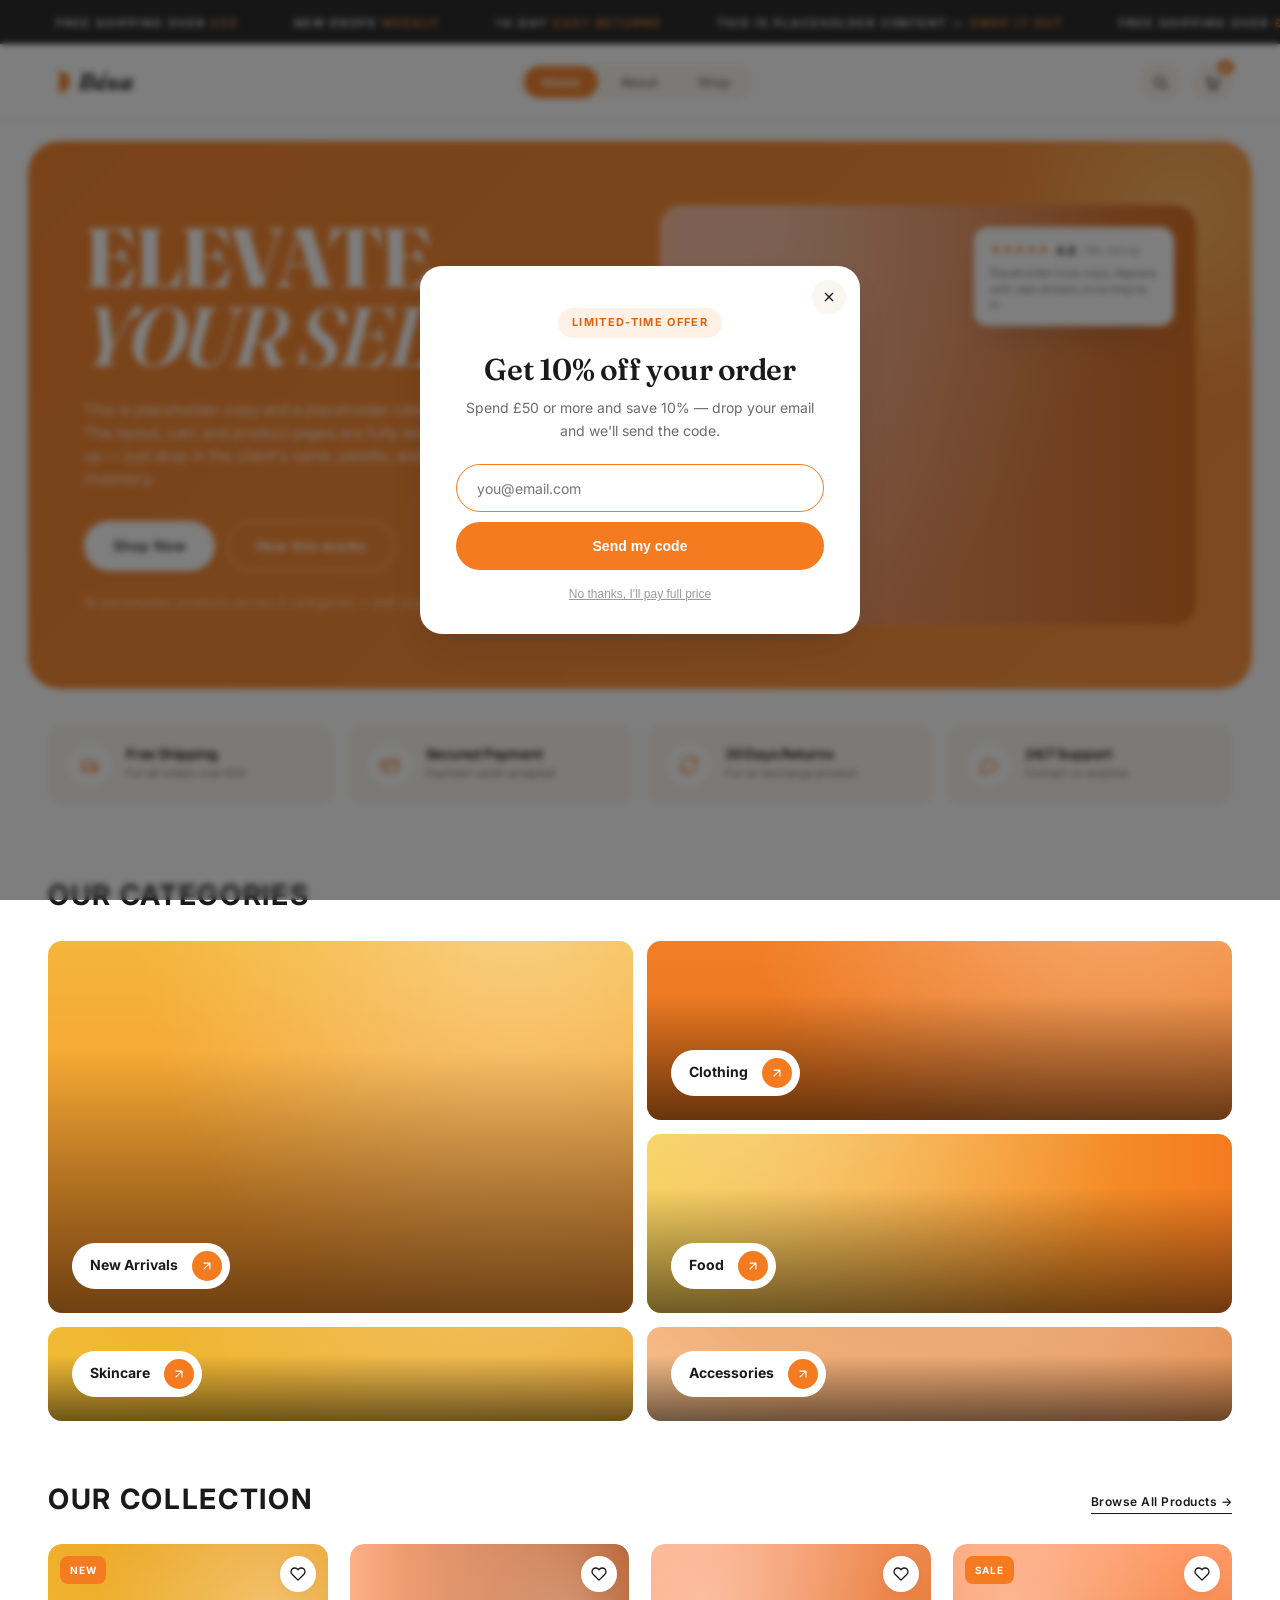
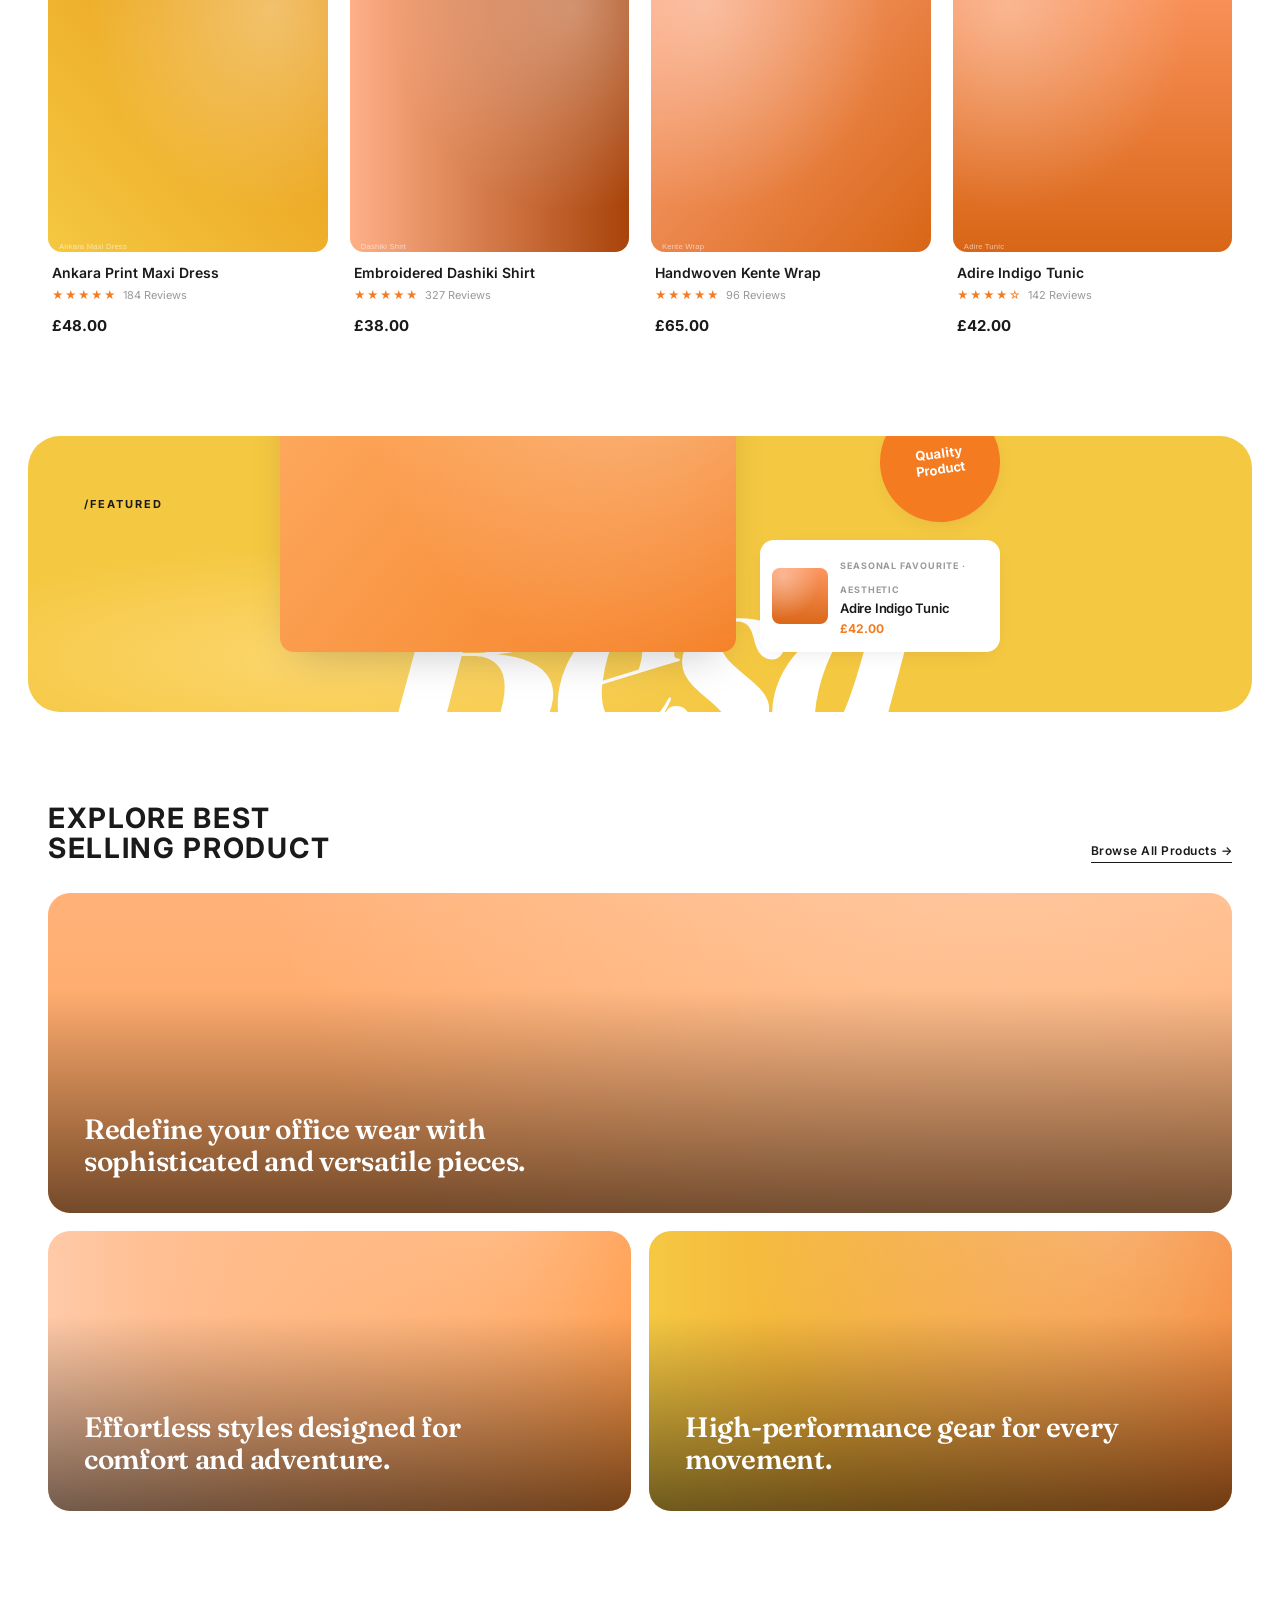
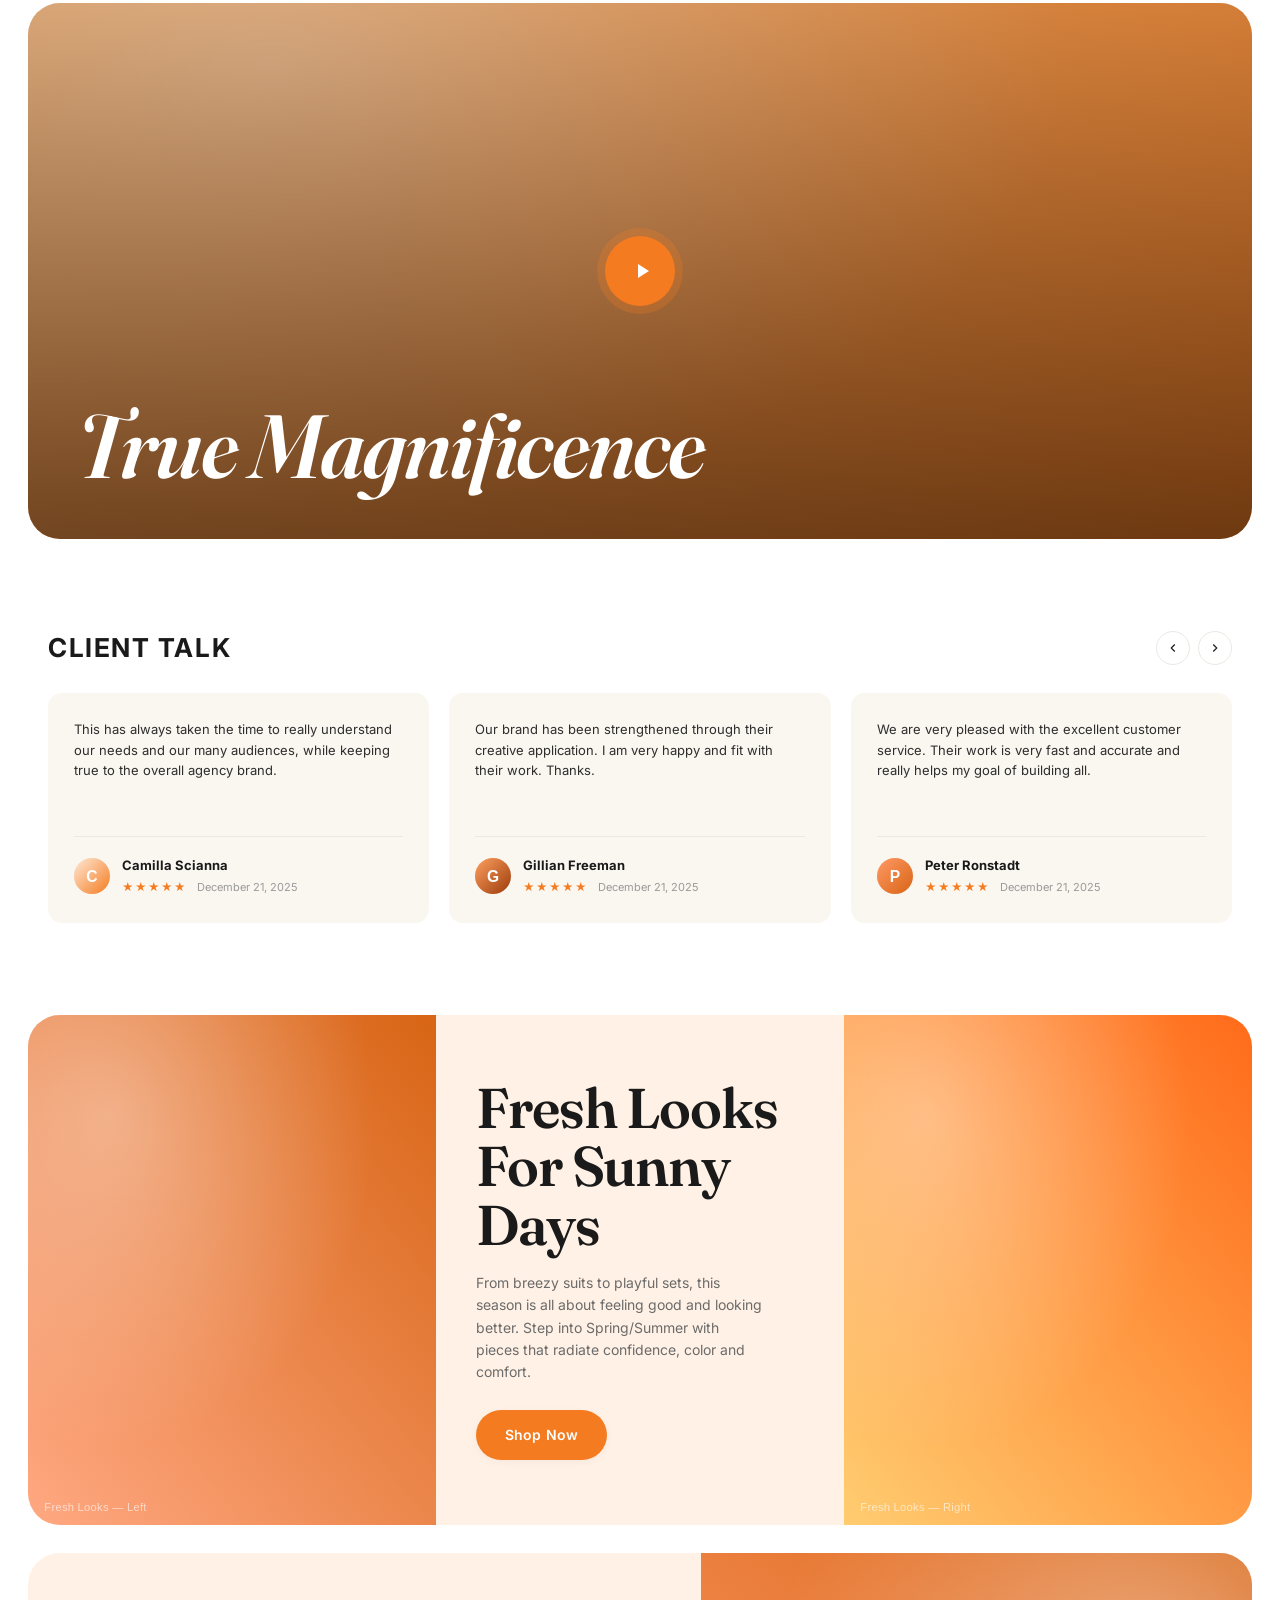
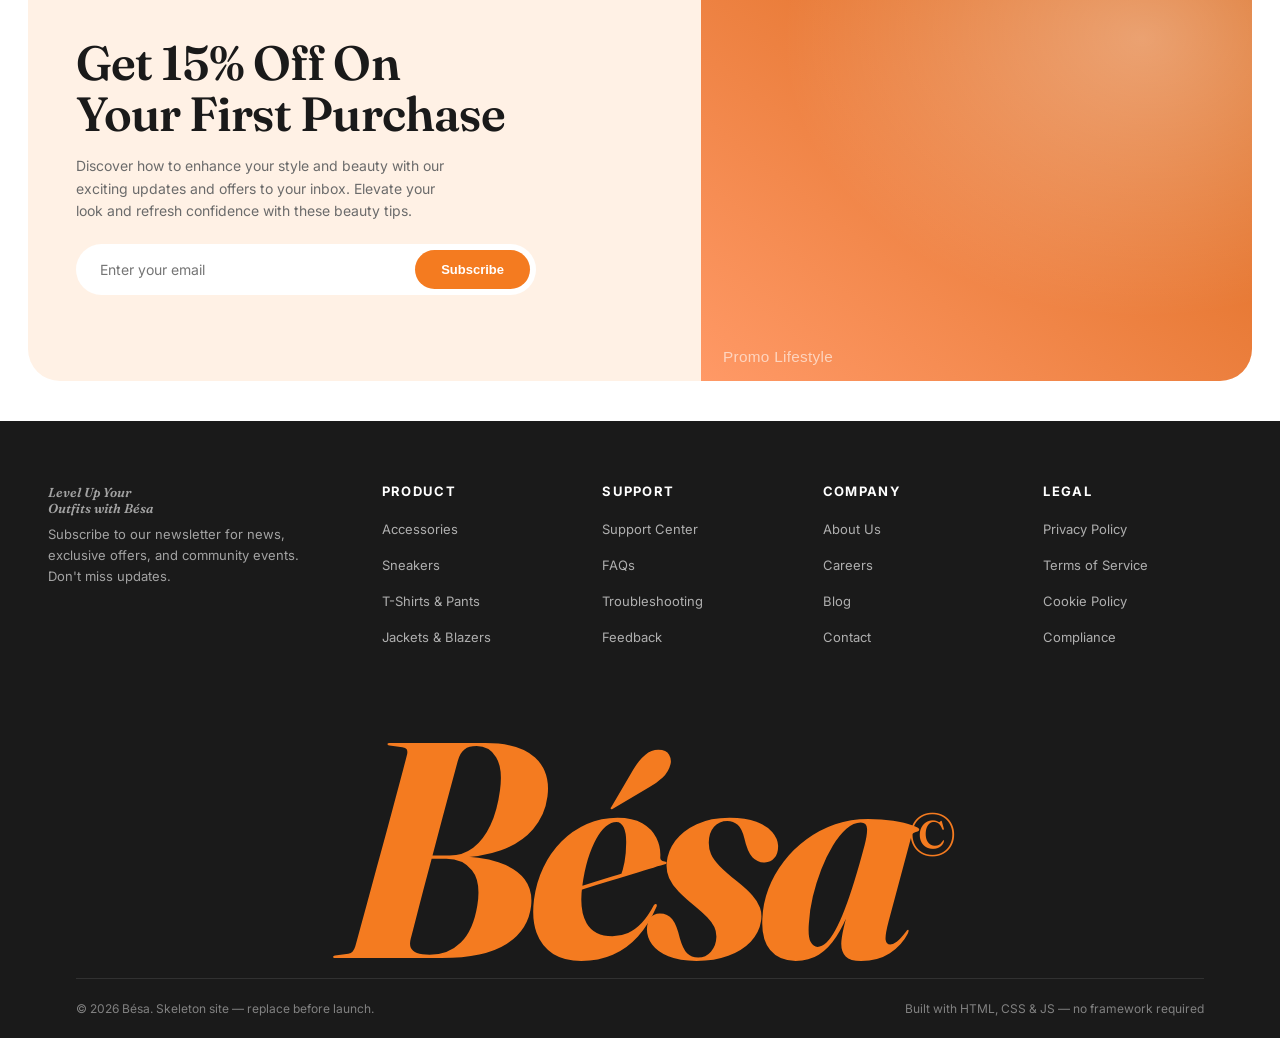
==== commit 4ef8afed: "Currency: switch displayed prices from $ to £ (GBP)" ====
--- a/index.html
+++ b/index.html
@@ -18,7 +18,7 @@
     </button>
     <span class="promo-badge">Limited-time offer</span>
     <h2 id="promo-heading">Get 10% off your order</h2>
-    <p class="promo-sub">Spend $50 or more and save 10% — drop your email and we'll send the code.</p>
+    <p class="promo-sub">Spend £50 or more and save 10% — drop your email and we'll send the code.</p>
     <form class="promo-form" data-promo-form>
       <input type="email" required placeholder="you@email.com" aria-label="Email address">
       <button type="submit">Send my code</button>
@@ -30,11 +30,11 @@
 
 <div class="marquee" aria-hidden="true">
   <div class="marquee__track">
-    <span>Free shipping over <em>$50</em></span>
+    <span>Free shipping over <em>£50</em></span>
     <span>New drops <em>weekly</em></span>
     <span>14-day <em>easy returns</em></span>
     <span>This is placeholder content — <em>swap it out</em></span>
-    <span>Free shipping over <em>$50</em></span>
+    <span>Free shipping over <em>£50</em></span>
     <span>New drops <em>weekly</em></span>
     <span>14-day <em>easy returns</em></span>
     <span>This is placeholder content — <em>swap it out</em></span>
@@ -109,7 +109,7 @@
         </div>
         <div class="meta">
           <h3>Featured</h3>
-          <span class="price">$28</span>
+          <span class="price">£28</span>
         </div>
       </div>
     </div>
@@ -126,7 +126,7 @@
         </div>
         <div>
           <h4>Free Shipping</h4>
-          <p>For all orders over $50</p>
+          <p>For all orders over £50</p>
         </div>
       </div>
       <div class="trust-card">
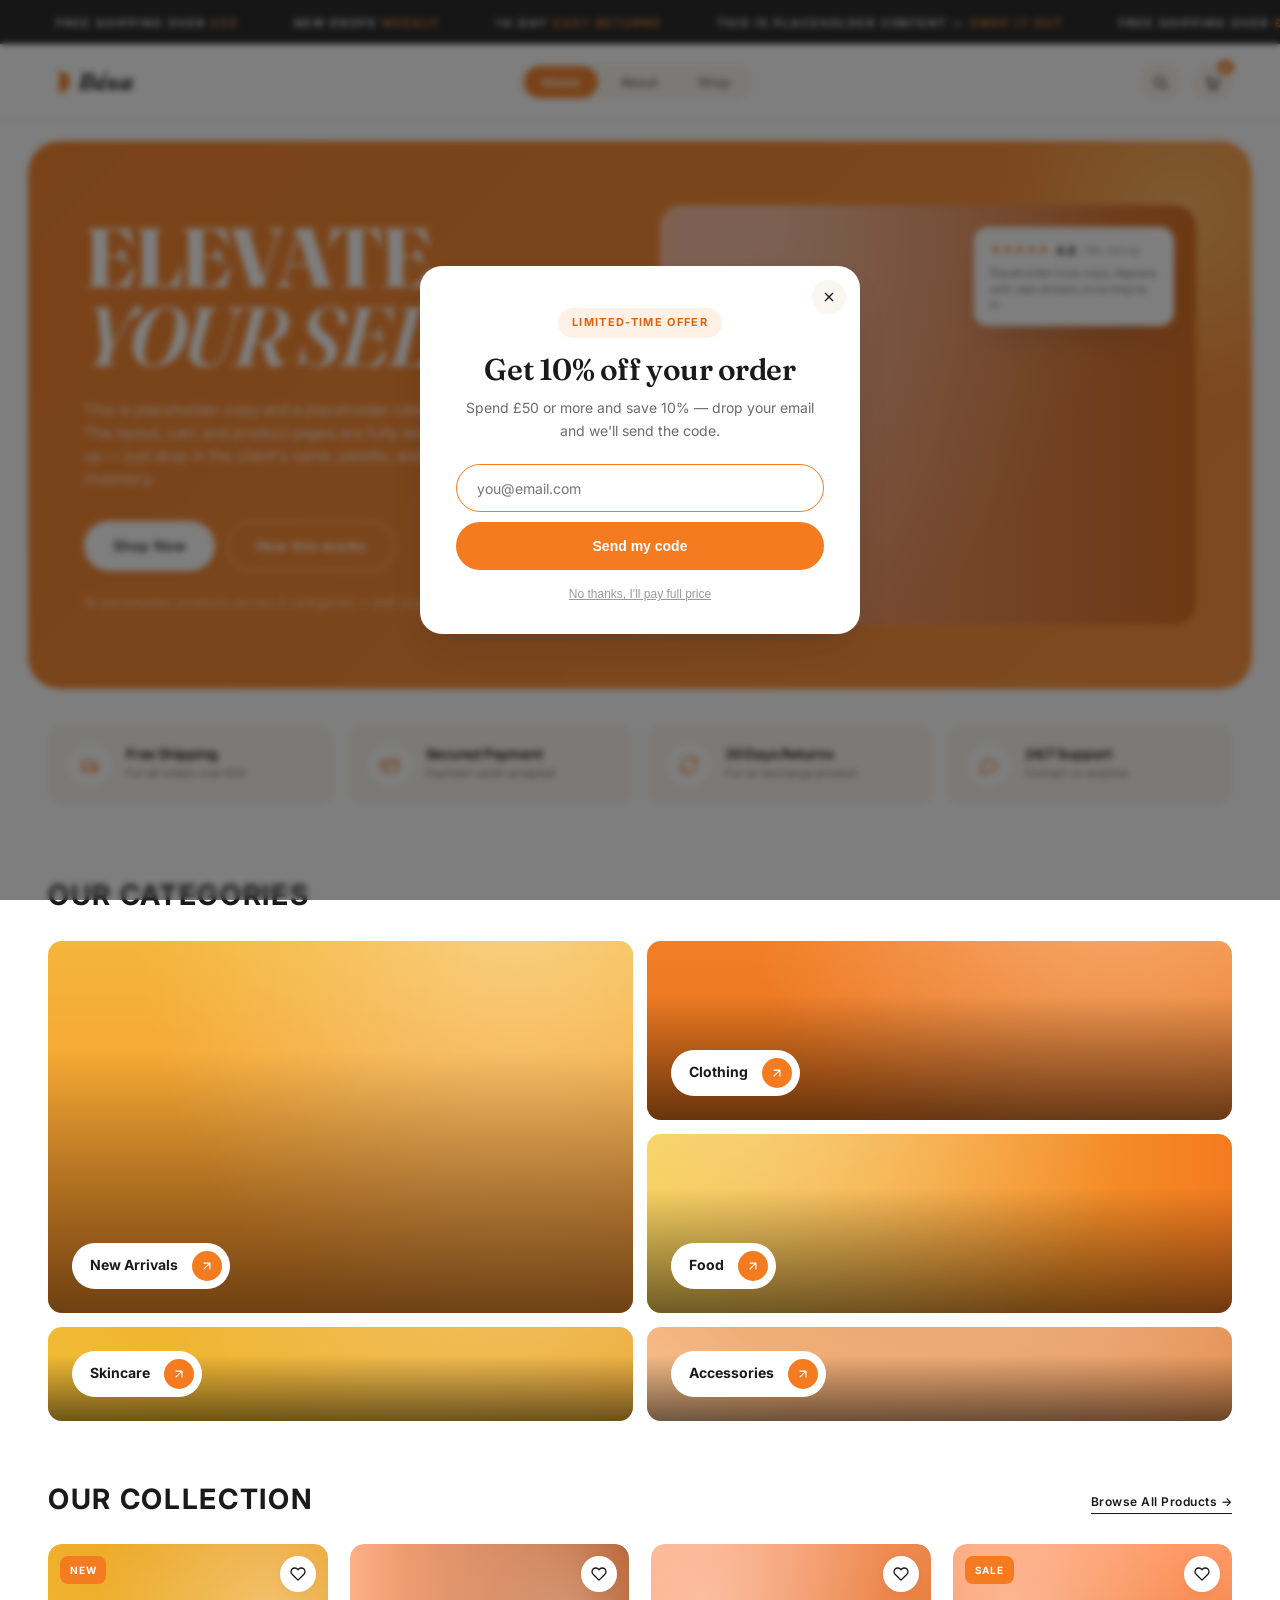
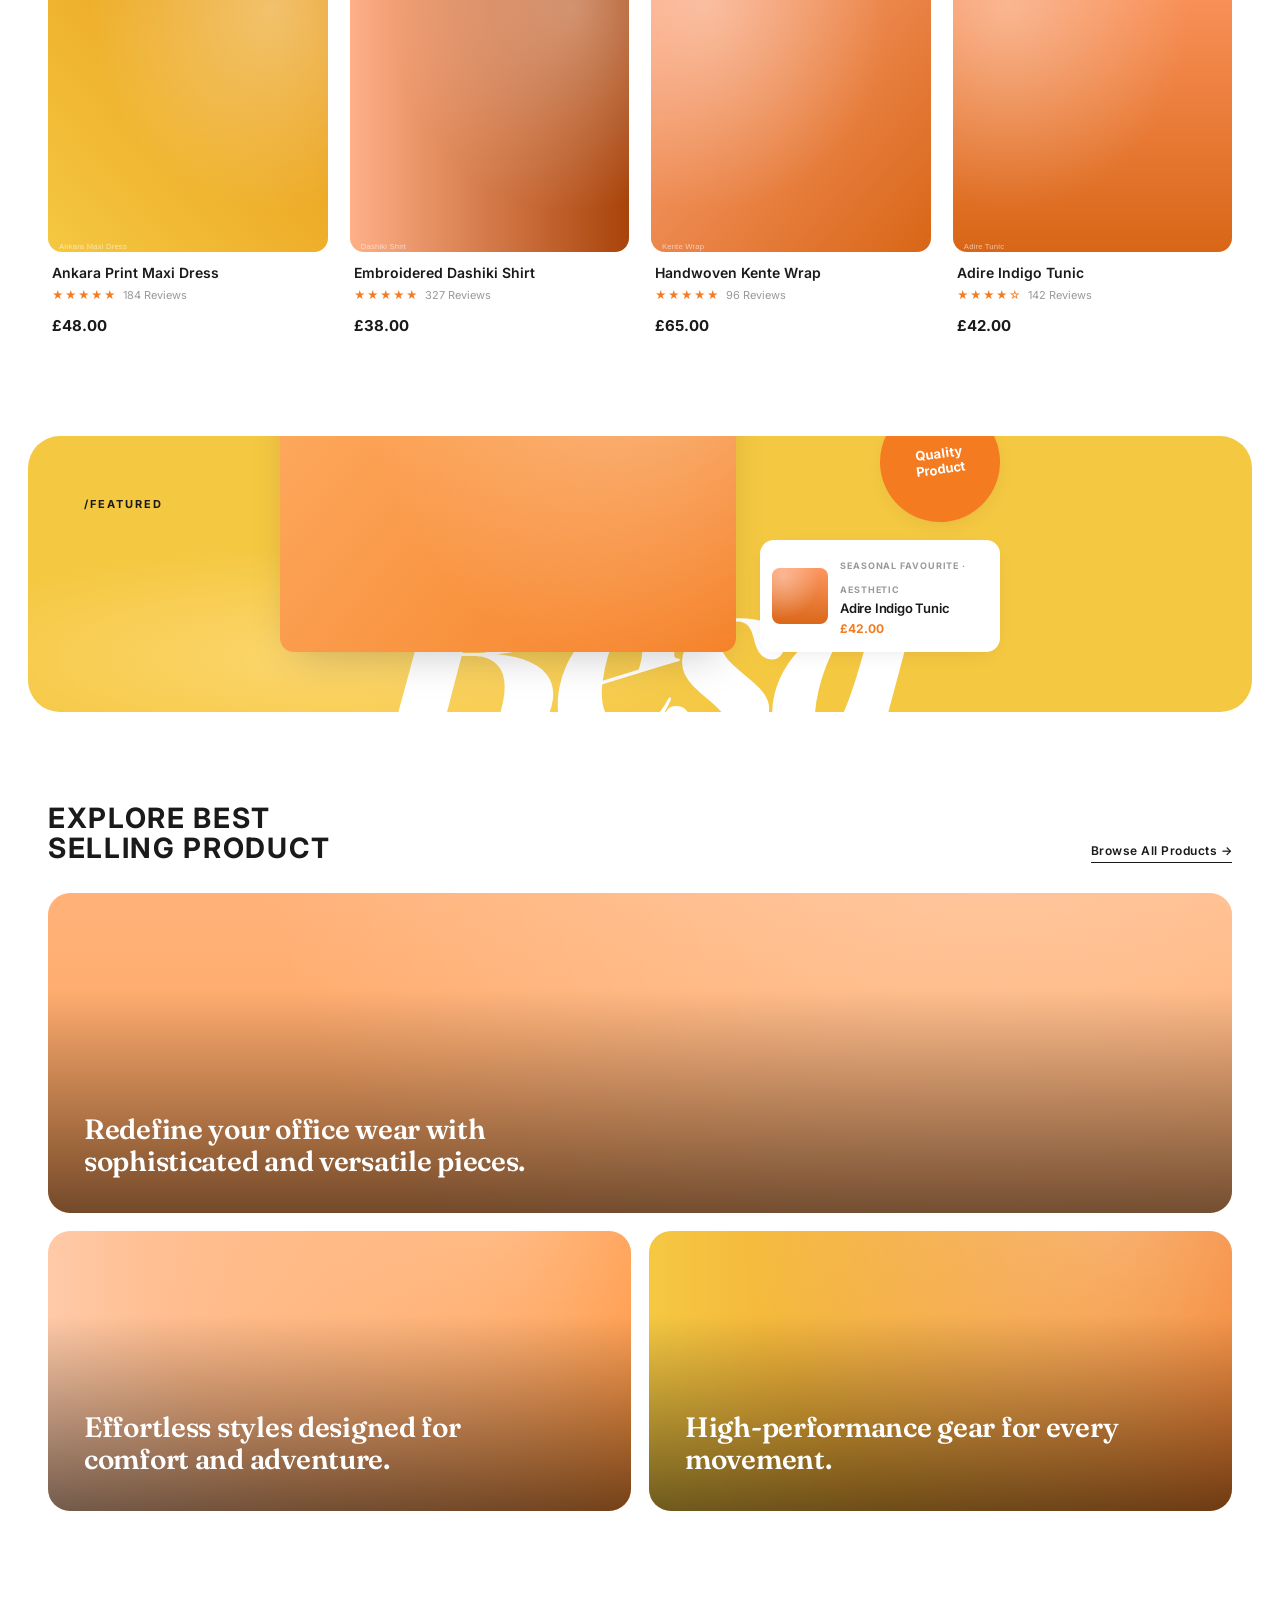
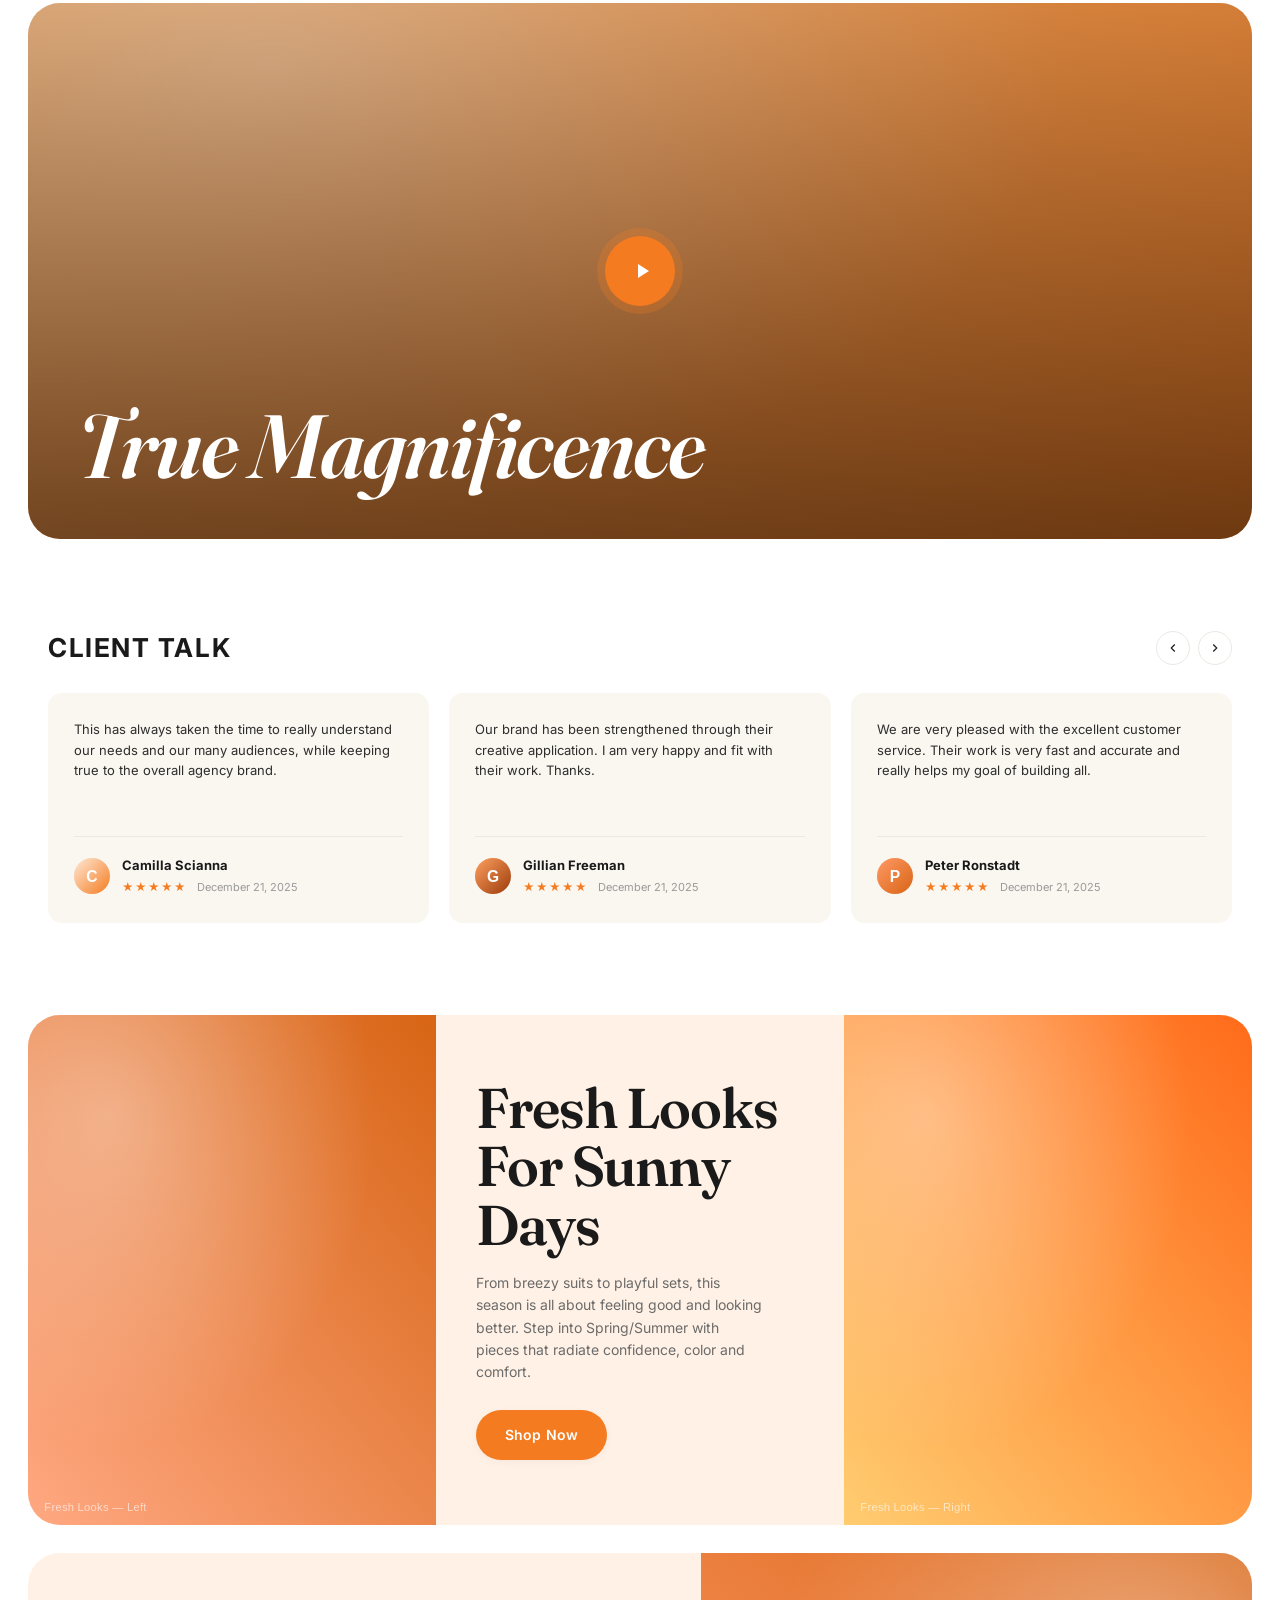
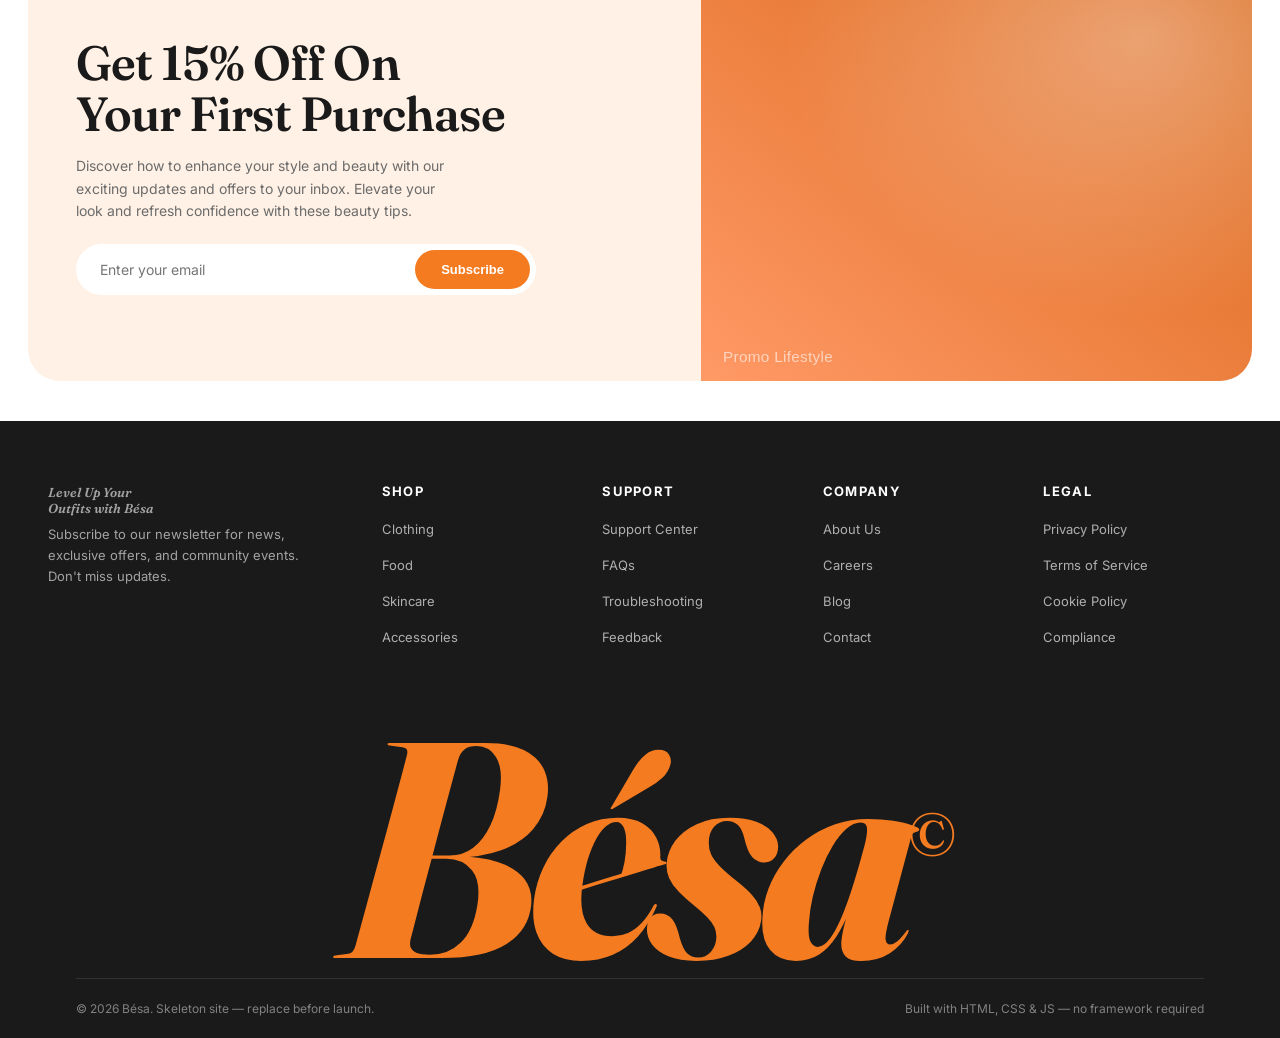
==== commit ec2b1463: "Content: real About page + category footer links" ====
--- a/index.html
+++ b/index.html
@@ -298,12 +298,12 @@
         <p>Subscribe to our newsletter for news, exclusive offers, and community events. Don't miss updates.</p>
       </div>
       <div>
-        <h4>Product</h4>
+        <h4>Shop</h4>
         <ul class="footer-links">
-          <li><a href="shop.html">Accessories</a></li>
-          <li><a href="shop.html">Sneakers</a></li>
-          <li><a href="shop.html">T-Shirts &amp; Pants</a></li>
-          <li><a href="shop.html">Jackets &amp; Blazers</a></li>
+          <li><a href="shop.html?category=Clothing">Clothing</a></li>
+          <li><a href="shop.html?category=Food">Food</a></li>
+          <li><a href="shop.html?category=Skincare">Skincare</a></li>
+          <li><a href="shop.html?category=Accessories">Accessories</a></li>
         </ul>
       </div>
       <div>
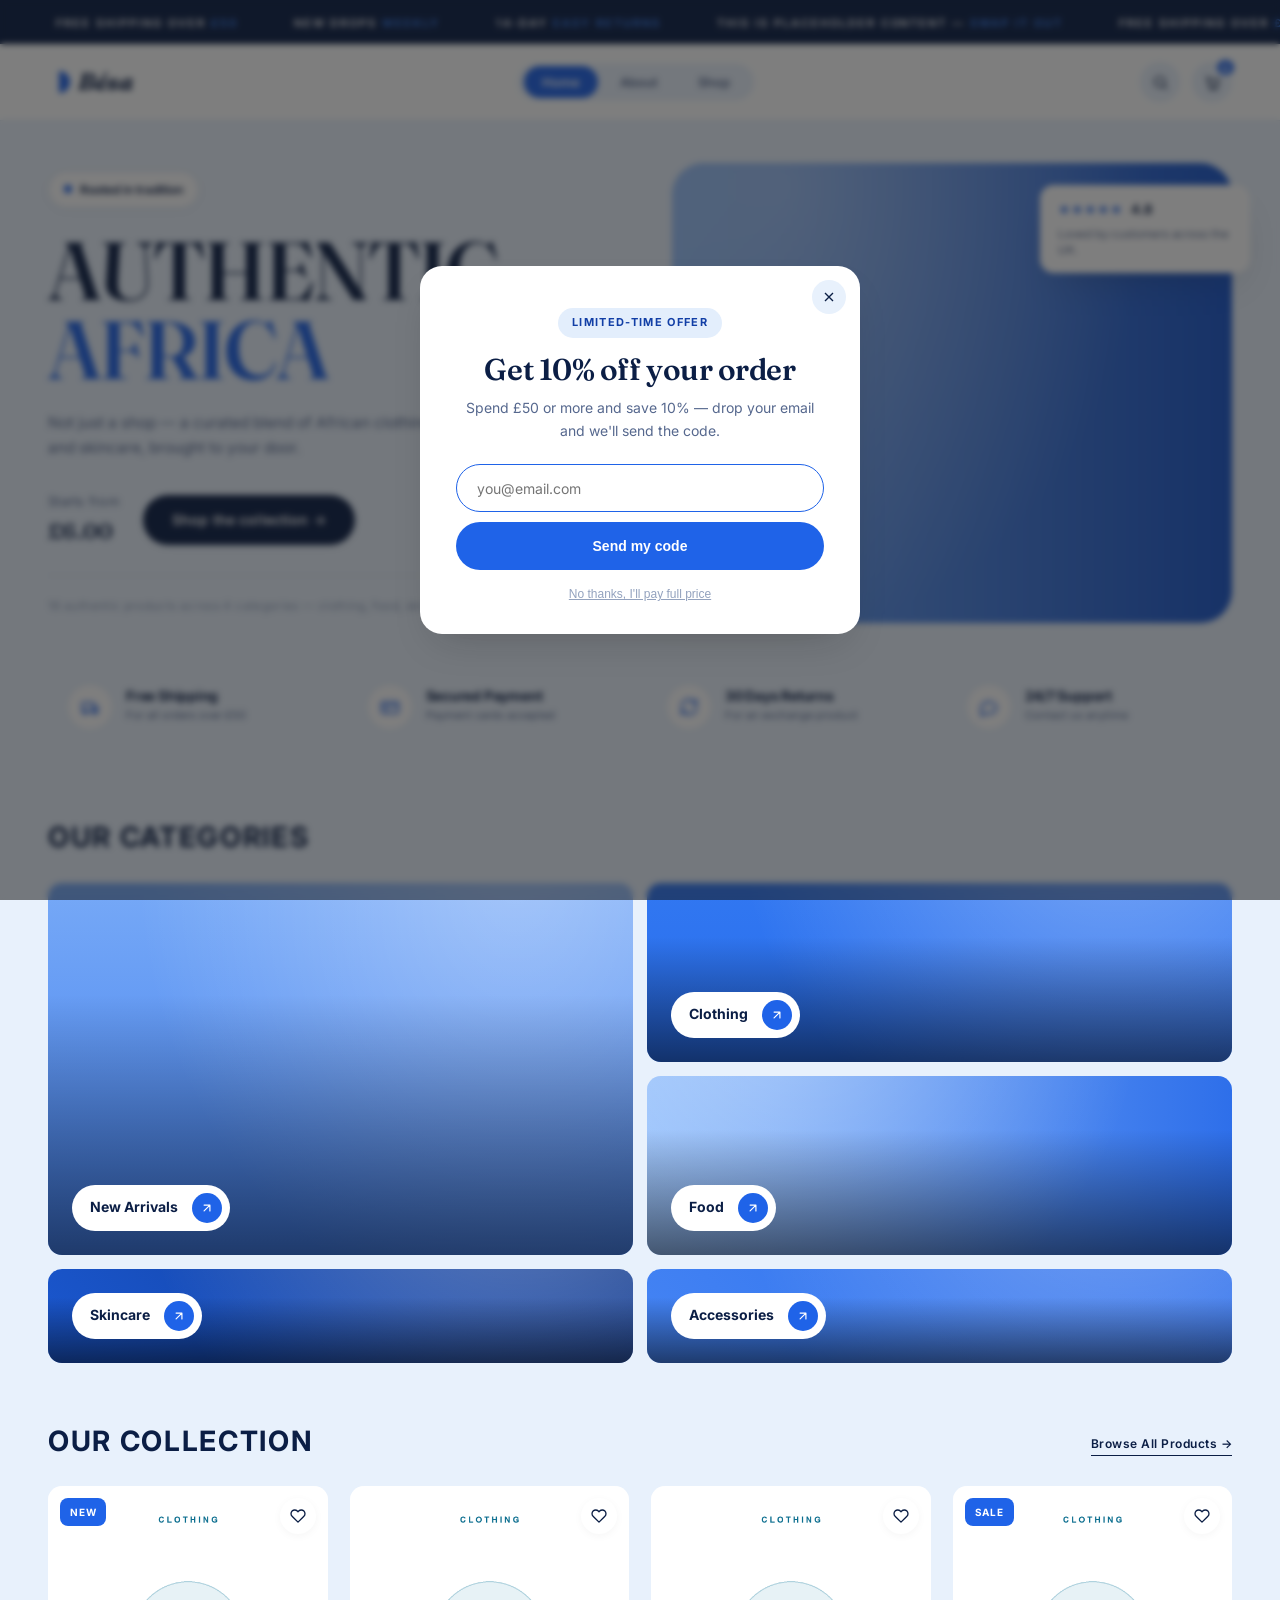
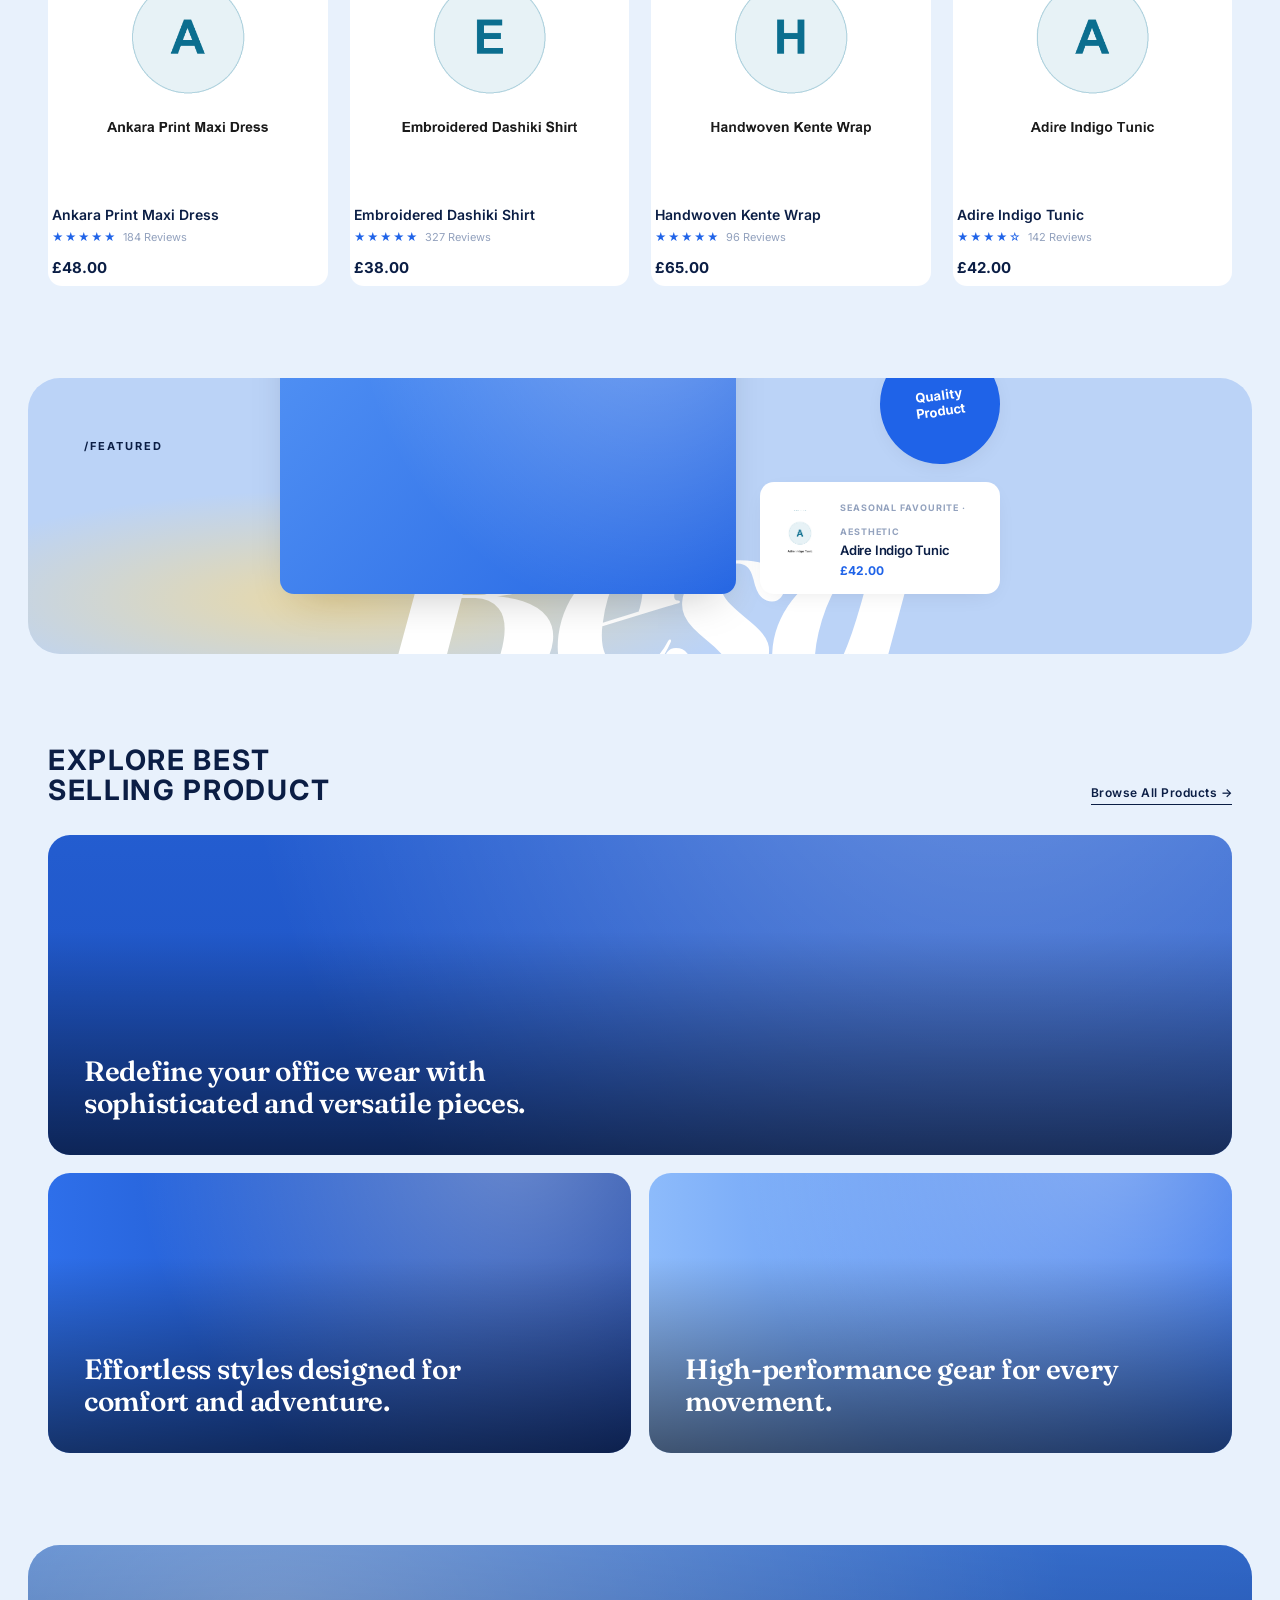
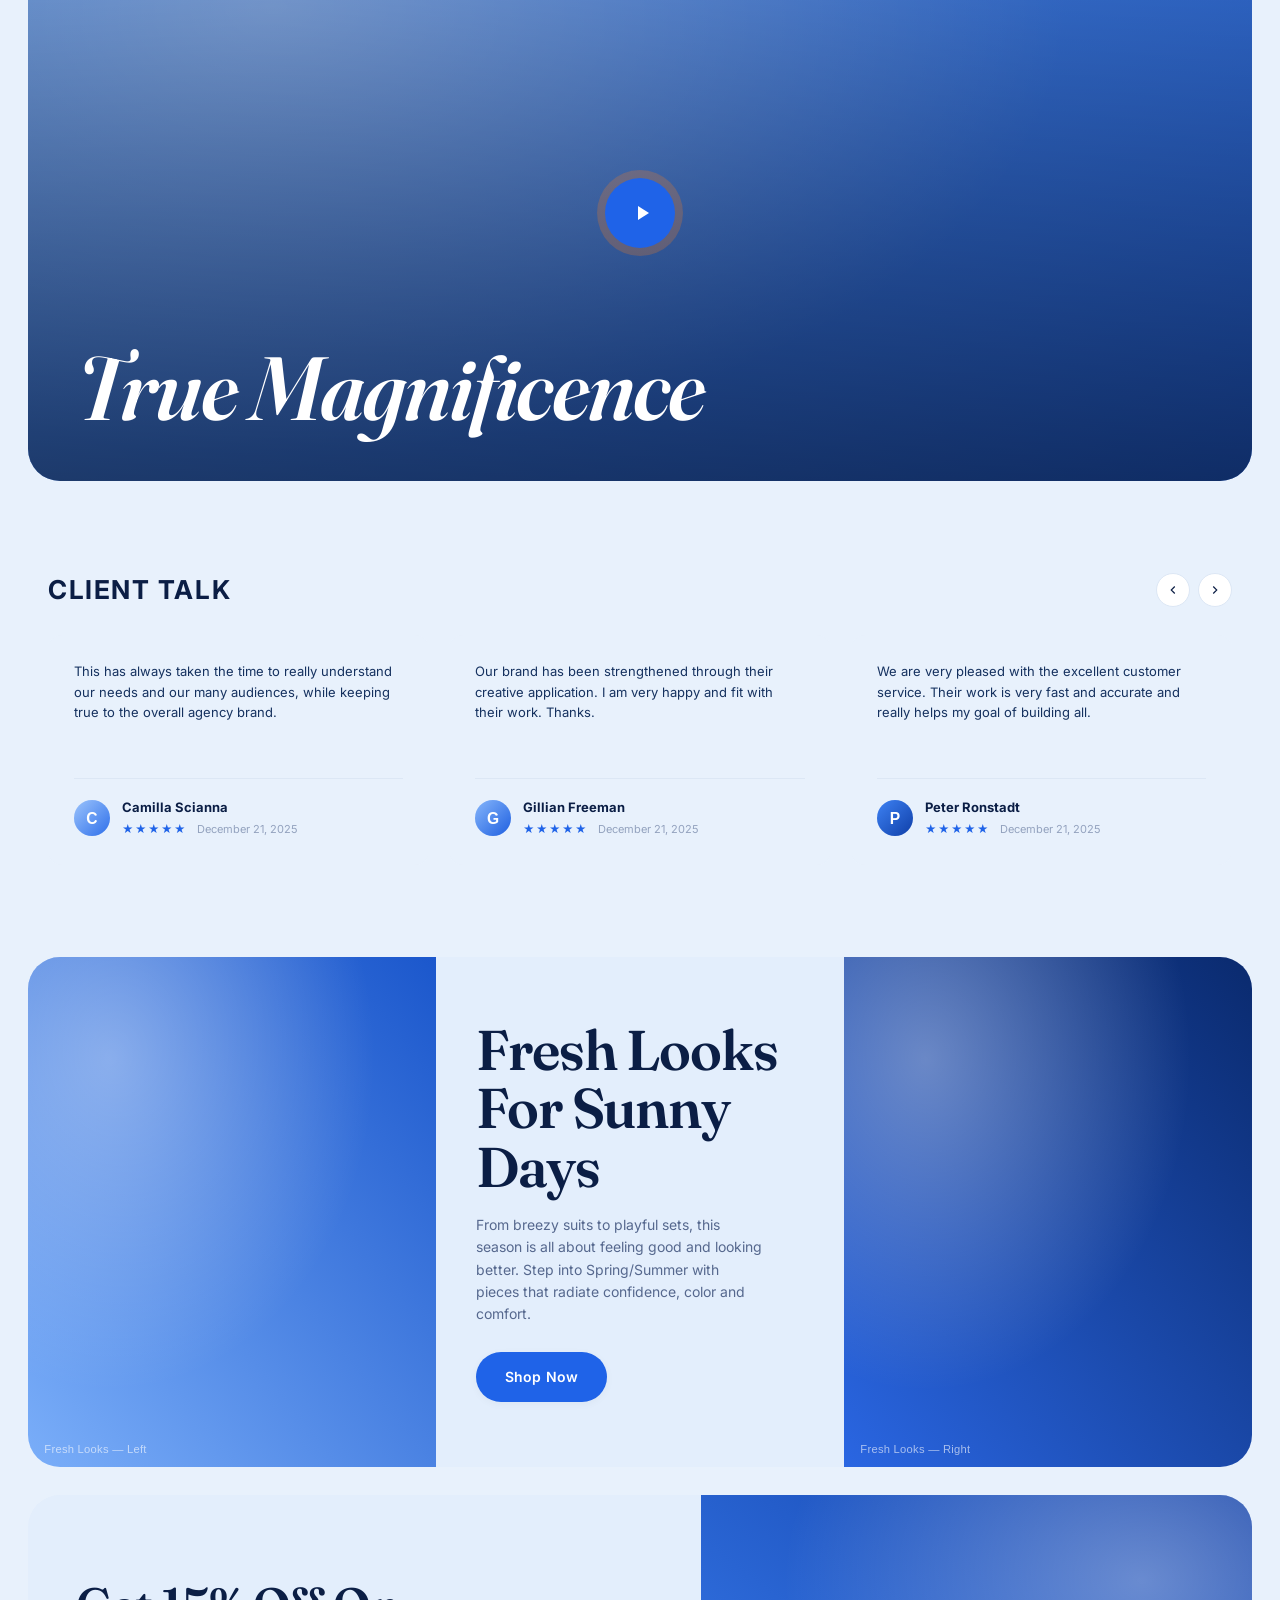
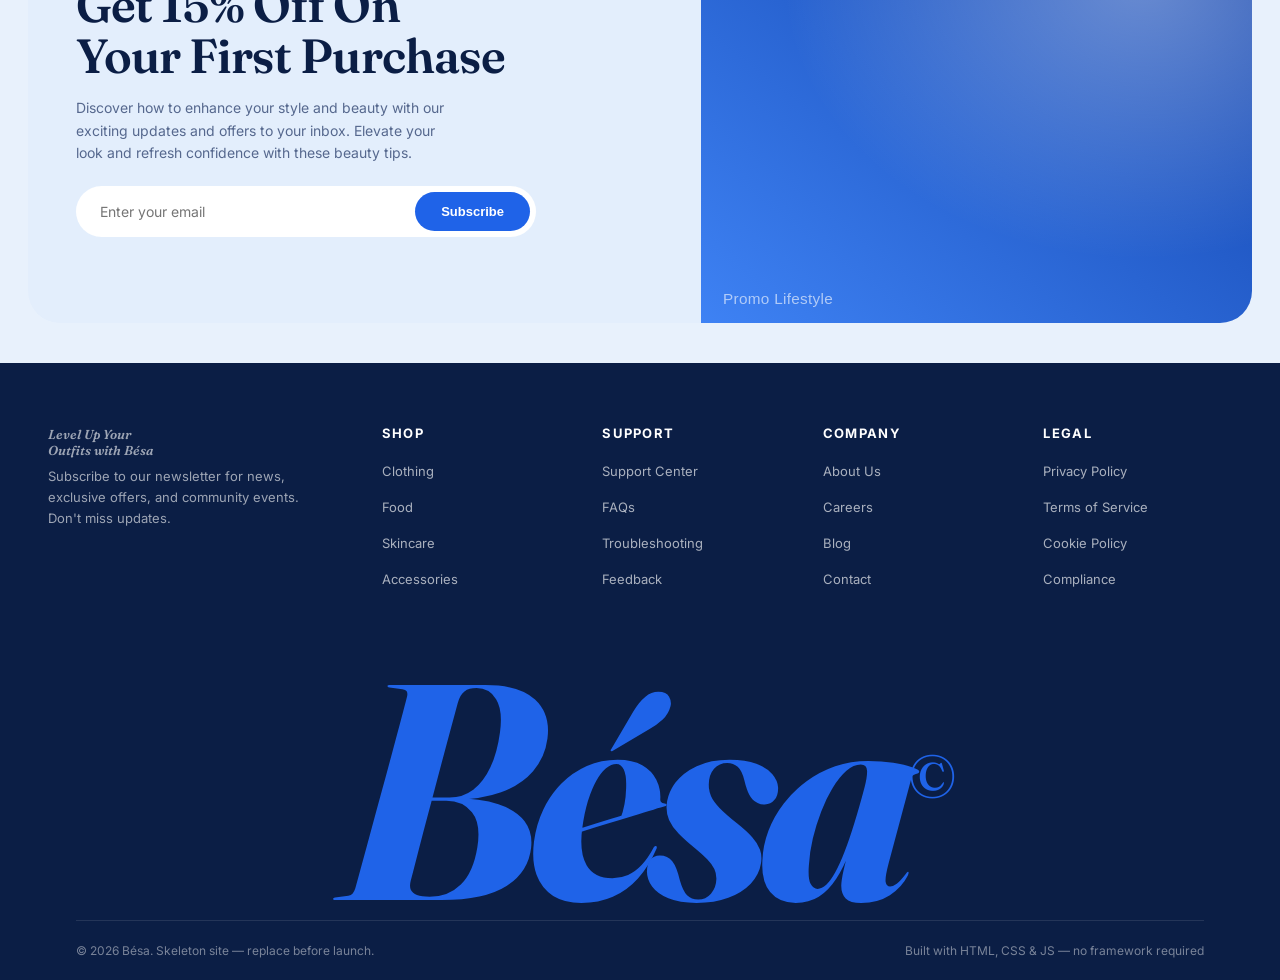
==== commit 54b7a8ab: "Redesign (1/n): Lensora-style blue palette + new hero" ====
--- a/index.html
+++ b/index.html
@@ -83,33 +83,35 @@
 <section class="hero">
   <div class="wrap">
     <div class="hero-text">
-      <h1>ELEVATE<br><span class="highlight">YOUR SELF</span></h1>
-      <p class="lead">This is placeholder copy and a placeholder catalog. The layout, cart, and product pages are fully wired up — just drop in the client's name, palette, and inventory.</p>
-      <div class="hero-actions">
-        <a class="btn btn-flare" href="shop.html">Shop Now</a>
-        <a class="btn btn-ghost" href="about.html">How this works</a>
-      </div>
-      <p class="hero-note">16 placeholder products across 4 categories — edit js/products.js to replace them.</p>
+      <div class="hero-badge-row">
+        <span class="pill-badge"><span class="dot"></span> Rooted in tradition</span>
+      </div>
+      <h1>AUTHENTIC<br><span class="highlight">AFRICA</span></h1>
+      <p class="lead">Not just a shop — a curated blend of African clothing, food and skincare, brought to your door.</p>
+      <div class="hero-buy">
+        <span class="from">Starts from <strong>£6.00</strong></span>
+        <a class="btn btn-flare" href="shop.html">Shop the collection →</a>
+      </div>
+      <p class="hero-note">16 authentic products across 4 categories — clothing, food, skincare &amp; accessories.</p>
     </div>
     <div class="hero-visual">
       <div class="hero-image">
-        <img data-hero-image alt="Lifestyle model" loading="eager">
+        <img data-hero-image alt="Lifestyle" loading="eager">
       </div>
       <div class="hero-rating">
         <div class="stars">
           <span class="stars-inner">★★★★★</span>
           <span class="stars-label">4.8</span>
-          <span style="font-size:11px;color:var(--ink-faint);">(18k rating)</span>
-        </div>
-        <p>Placeholder trust copy. Replace with real reviews once they're in.</p>
+        </div>
+        <p>Loved by customers across the UK.</p>
       </div>
       <div class="hero-card">
         <div class="hero-card-image">
           <img data-hero-card-image alt="">
         </div>
         <div class="meta">
-          <h3>Featured</h3>
-          <span class="price">£28</span>
+          <h3>New in</h3>
+          <span class="price">£48</span>
         </div>
       </div>
     </div>
--- a/css/styles.css
+++ b/css/styles.css
@@ -1,27 +1,27 @@
 /* ============================================
-   BÉSA — design tokens (Frolax-style redesign)
+   BÉSA — design tokens (Lensora-style blue redesign)
    Swap these values to re-skin the whole site.
    ============================================ */
 :root {
   /* core palette */
-  --orange:        #F47B20;
-  --orange-deep:   #D86515;
-  --orange-bright: #FF8B2D;
-  --orange-soft:   #FFF1E5;
-  --yellow:        #F5C842;
-  --yellow-deep:   #E6B025;
-  --yellow-soft:   #FFF6D6;
+  --blue:        #1F63E8;
+  --blue-deep:   #123FA6;
+  --blue-bright: #3B82F6;
+  --blue-soft:   #E3EEFC;
+  --blue-accent:        #BBD3F7;
+  --blue-accent-deep:   #1F63E8;
+  --blue-accent-soft:   #EAF2FD;
 
   /* neutrals */
-  --ink:        #1A1A1A;
-  --ink-2:      #2E2E2E;
-  --ink-soft:   #6B6B6B;
-  --ink-faint:  #9A9A9A;
+  --ink:        #0B1E45;
+  --ink-2:      #15315F;
+  --ink-soft:   #56688E;
+  --ink-faint:  #93A2BE;
   --white:      #FFFFFF;
-  --cream:      #FAF6F0;
-  --cream-deep: #F0EAE0;
-  --line:       #ECE8E2;
-  --line-soft:  #F4F0EA;
+  --sky:      #E8F1FC;
+  --sky-deep: #D6E6FB;
+  --line:       #DCE7F5;
+  --line-soft:  #EDF3FC;
 
   --radius-sm: 8px;
   --radius-md: 14px;
@@ -44,7 +44,7 @@
 
 body {
   margin: 0;
-  background: var(--white);
+  background: var(--sky);
   color: var(--ink);
   font-family: var(--font-body);
   font-size: 15px;
@@ -83,7 +83,7 @@
 }
 
 a:focus-visible, button:focus-visible, input:focus-visible {
-  outline: 2px solid var(--orange);
+  outline: 2px solid var(--blue);
   outline-offset: 3px;
 }
 
@@ -115,12 +115,12 @@
 
 .btn-primary,
 .btn-flare {
-  background: var(--orange);
+  background: var(--blue);
   color: var(--white);
   box-shadow: var(--shadow-soft);
 }
 .btn-primary:hover,
-.btn-flare:hover { background: var(--orange-deep); box-shadow: var(--shadow-card); }
+.btn-flare:hover { background: var(--blue-deep); box-shadow: var(--shadow-card); }
 
 .btn-ghost {
   background: transparent;
@@ -156,7 +156,7 @@
 }
 .marquee__track span em {
   font-style: normal;
-  color: var(--orange-bright);
+  color: var(--blue-bright);
 }
 @keyframes marquee {
   from { transform: translateX(0); }
@@ -197,9 +197,9 @@
   display: inline-block;
   width: 22px;
   height: 22px;
-  background: var(--orange);
+  background: var(--blue);
   border-radius: 50%;
-  box-shadow: -10px 0 0 var(--orange);
+  box-shadow: -10px 0 0 var(--blue);
   clip-path: polygon(50% 0, 100% 0, 100% 100%, 50% 100%);
 }
 .nav-links {
@@ -208,7 +208,7 @@
   list-style: none;
   margin: 0;
   padding: 6px;
-  background: var(--cream);
+  background: var(--sky);
   border-radius: var(--radius-pill);
 }
 .nav-links a {
@@ -221,7 +221,7 @@
 }
 .nav-links a:hover { color: var(--ink); }
 .nav-links a.is-active {
-  background: var(--orange);
+  background: var(--blue);
   color: var(--white);
 }
 
@@ -238,7 +238,7 @@
   width: 40px;
   height: 40px;
   border-radius: 50%;
-  background: var(--cream);
+  background: var(--sky);
   border: none;
   cursor: pointer;
   color: var(--ink);
@@ -253,7 +253,7 @@
   height: 19px;
   padding: 0 5px;
   border-radius: var(--radius-pill);
-  background: var(--orange);
+  background: var(--blue);
   color: var(--white);
   font-size: 10px;
   font-weight: 700;
@@ -271,7 +271,7 @@
     width: 40px; height: 40px;
     align-items: center; justify-content: center;
     border-radius: 50%;
-    background: var(--cream);
+    background: var(--sky);
     border: none;
     color: var(--ink);
     cursor: pointer;
@@ -283,166 +283,131 @@
    ============================================ */
 .hero {
   position: relative;
-  margin: 20px 28px 0;
-  border-radius: var(--radius-xl);
-  background: linear-gradient(135deg, var(--orange) 0%, var(--orange-bright) 100%);
-  overflow: hidden;
-  padding: 64px 56px;
-  min-height: 500px;
-}
-.hero::after {
-  /* soft sun glow in top-right corner */
-  content: "";
-  position: absolute;
-  top: -120px;
-  right: -120px;
-  width: 380px;
-  height: 380px;
-  border-radius: 50%;
-  background: radial-gradient(circle, rgba(255, 215, 130, 0.5) 0%, transparent 70%);
-  pointer-events: none;
+  margin: 26px 0 0;
+  padding: 16px 0 8px;
 }
 .hero .wrap {
   position: relative;
   z-index: 1;
-  max-width: none;
-  padding: 0;
-  display: grid;
-  grid-template-columns: 1fr 1fr;
-  gap: 40px;
-  align-items: center;
-  min-height: 420px;
-}
-.hero-text { color: var(--white); }
+  display: grid;
+  grid-template-columns: 1.02fr 1fr;
+  gap: 52px;
+  align-items: center;
+  min-height: 460px;
+}
+.hero-text { color: var(--ink); }
+.hero-badge-row { display: flex; align-items: center; gap: 10px; margin-bottom: 24px; }
 .hero h1 {
-  font-size: clamp(48px, 6.5vw, 92px);
-  color: var(--white);
-  font-weight: 700;
-  line-height: 0.95;
-  letter-spacing: -0.03em;
-}
-.hero h1 .highlight {
-  display: block;
-  font-style: italic;
-  font-weight: 600;
-}
+  font-size: clamp(46px, 6.4vw, 88px);
+  color: var(--ink);
+  font-weight: 600;
+  line-height: 0.96;
+  letter-spacing: -0.025em;
+}
+.hero h1 .highlight { display: block; color: var(--blue); }
 .hero p.lead {
   margin-top: 22px;
-  max-width: 42ch;
-  font-size: 15px;
-  color: rgba(255, 255, 255, 0.88);
-  line-height: 1.55;
-}
-.hero-actions {
+  max-width: 44ch;
+  font-size: 15.5px;
+  color: var(--ink-soft);
+  line-height: 1.6;
+}
+.hero-buy {
   margin-top: 30px;
   display: flex;
-  gap: 12px;
+  align-items: center;
+  gap: 24px;
   flex-wrap: wrap;
 }
-.hero .btn-flare {
-  background: var(--white);
-  color: var(--ink);
-}
-.hero .btn-flare:hover { background: var(--ink); color: var(--white); }
-.hero .btn-ghost {
-  border-color: rgba(255, 255, 255, 0.5);
-  color: var(--white);
-}
-.hero .btn-ghost:hover { background: var(--white); color: var(--ink); border-color: var(--white); }
+.hero-buy .from { font-size: 13px; color: var(--ink-soft); letter-spacing: .02em; }
+.hero-buy .from strong { display: block; margin-top: 2px; font-size: 22px; color: var(--ink); font-family: var(--font-display); font-weight: 600; }
+.hero .btn-flare { background: var(--ink); color: var(--white); }
+.hero .btn-flare:hover { background: var(--blue); color: var(--white); }
 .hero-note {
-  margin-top: 22px;
+  margin-top: 26px;
+  padding-top: 20px;
+  border-top: 1px solid var(--line);
   font-size: 12px;
-  color: rgba(255, 255, 255, 0.7);
-  letter-spacing: 0.04em;
+  color: var(--ink-faint);
+  letter-spacing: 0.03em;
 }
 
 /* hero visual side */
-.hero-visual {
-  position: relative;
-  height: 100%;
-  min-height: 420px;
-}
+.hero-visual { position: relative; height: 100%; min-height: 460px; }
 .hero-image {
   position: absolute;
   inset: 0;
-  border-radius: var(--radius-lg);
-  overflow: hidden;
-  background: rgba(255, 255, 255, 0.1);
-}
-.hero-image img {
-  width: 100%;
-  height: 100%;
-  object-fit: cover;
-}
-/* small floating product card bottom-left */
+  border-radius: var(--radius-xl);
+  overflow: hidden;
+  background: var(--blue-accent);
+}
+.hero-image img { width: 100%; height: 100%; object-fit: cover; }
 .hero-card {
   position: absolute;
-  bottom: 18px;
-  left: -28px;
+  bottom: 20px;
+  left: -26px;
   z-index: 2;
   background: var(--white);
   border-radius: var(--radius-md);
   padding: 12px;
-  width: 150px;
+  width: 168px;
   box-shadow: var(--shadow-pop);
   display: flex;
   flex-direction: column;
-  gap: 6px;
+  gap: 8px;
 }
 .hero-card-image {
   width: 100%;
-  aspect-ratio: 1.2 / 1;
+  aspect-ratio: 1 / 1;
   border-radius: var(--radius-sm);
-  background: var(--cream);
-  overflow: hidden;
-}
-.hero-card-image img { width: 100%; height: 100%; }
-.hero-card .meta {
-  display: flex;
-  justify-content: space-between;
-  align-items: center;
-  padding: 0 2px;
-}
+  background: var(--sky);
+  overflow: hidden;
+}
+.hero-card-image img { width: 100%; height: 100%; object-fit: cover; }
+.hero-card .meta { display: flex; justify-content: space-between; align-items: center; padding: 0 2px; }
 .hero-card .meta h3 { font-size: 12px; color: var(--ink); font-weight: 600; font-family: var(--font-body); }
-.hero-card .meta .price { font-size: 12px; font-weight: 700; color: var(--orange); }
-
-/* hero ratings badge top-right */
+.hero-card .meta .price { font-size: 12px; font-weight: 700; color: var(--blue); }
 .hero-rating {
   position: absolute;
   top: 22px;
-  right: 22px;
+  right: -18px;
   z-index: 2;
   background: var(--white);
   border-radius: var(--radius-md);
-  padding: 14px 16px;
-  max-width: 200px;
+  padding: 14px 18px;
+  max-width: 210px;
   box-shadow: var(--shadow-pop);
 }
-.hero-rating .stars {
-  display: flex;
-  align-items: center;
-  gap: 6px;
-  margin-bottom: 6px;
-}
-.hero-rating .stars-inner {
-  display: flex;
-  gap: 1px;
-  color: var(--orange);
-  font-size: 11px;
-}
-.hero-rating .stars-label {
-  font-size: 12px;
-  font-weight: 700;
-  color: var(--ink);
-}
-.hero-rating p {
-  font-size: 11px;
-  color: var(--ink-soft);
-  line-height: 1.4;
-}
-.hero-progress { display: none; } /* legacy element from old design */
+.hero-rating .stars { display: flex; align-items: center; gap: 8px; margin-bottom: 6px; }
+.hero-rating .stars-inner { display: flex; gap: 1px; color: var(--blue); font-size: 12px; }
+.hero-rating .stars-label { font-size: 13px; font-weight: 700; color: var(--ink); }
+.hero-rating p { font-size: 11.5px; color: var(--ink-soft); line-height: 1.45; }
+.hero-progress { display: none; }
 .hero-card-back  { display: none; }
 .hero-badge      { display: none; }
+
+/* Lensora-style pill badge */
+.pill-badge {
+  display: inline-flex;
+  align-items: center;
+  gap: 8px;
+  background: var(--white);
+  border: 1px solid var(--line);
+  border-radius: var(--radius-pill);
+  padding: 8px 15px;
+  font-size: 12px;
+  font-weight: 600;
+  color: var(--ink);
+  box-shadow: var(--shadow-soft);
+}
+.pill-badge .dot { width: 8px; height: 8px; border-radius: 50%; background: var(--blue); }
+
+@media (max-width: 900px) {
+  .hero .wrap { grid-template-columns: 1fr; gap: 30px; min-height: 0; }
+  .hero-visual { min-height: 360px; }
+  .hero-rating { right: 10px; }
+  .hero-card { left: 10px; }
+}
 
 @media (max-width: 900px) {
   .hero { padding: 40px 28px; margin: 12px; }
@@ -468,7 +433,7 @@
   align-items: center;
   gap: 14px;
   padding: 18px 20px;
-  background: var(--cream);
+  background: var(--sky);
   border-radius: var(--radius-md);
 }
 .trust-icon {
@@ -479,7 +444,7 @@
   display: flex;
   align-items: center;
   justify-content: center;
-  color: var(--orange);
+  color: var(--blue);
   flex-shrink: 0;
 }
 .trust-icon svg { width: 20px; height: 20px; }
@@ -530,7 +495,7 @@
   border-bottom: 1px solid var(--ink);
   padding-bottom: 2px;
 }
-.section-link:hover { color: var(--orange); border-color: var(--orange); }
+.section-link:hover { color: var(--blue); border-color: var(--blue); }
 
 /* ============================================
    Categories — asymmetric mosaic
@@ -587,7 +552,7 @@
   width: 30px;
   height: 30px;
   border-radius: 50%;
-  background: var(--orange);
+  background: var(--blue);
   color: var(--white);
   display: inline-flex;
   align-items: center;
@@ -624,7 +589,7 @@
 .product-media {
   position: relative;
   aspect-ratio: 1 / 1.1;
-  background: var(--cream);
+  background: var(--sky);
   border-radius: var(--radius-md);
   overflow: hidden;
 }
@@ -654,8 +619,8 @@
   box-shadow: var(--shadow-soft);
   transition: color 0.18s ease, background 0.18s ease;
 }
-.wishlist-btn:hover { color: var(--orange); }
-.wishlist-btn.is-active { color: var(--orange); }
+.wishlist-btn:hover { color: var(--blue); }
+.wishlist-btn.is-active { color: var(--blue); }
 .wishlist-btn svg { width: 16px; height: 16px; }
 
 /* sale tag top-left */
@@ -664,7 +629,7 @@
   top: 12px;
   left: 12px;
   z-index: 2;
-  background: var(--orange);
+  background: var(--blue);
   color: var(--white);
   font-size: 10px;
   font-weight: 700;
@@ -698,7 +663,7 @@
   z-index: 2;
 }
 .product-card:hover .quick-shop { opacity: 1; transform: translateY(0); }
-.quick-shop:hover { background: var(--orange); color: var(--white); }
+.quick-shop:hover { background: var(--blue); color: var(--white); }
 .quick-shop svg { width: 14px; height: 14px; }
 
 .product-card .body {
@@ -717,7 +682,7 @@
   color: var(--ink);
   letter-spacing: 0;
 }
-.product-card h3 a:hover { color: var(--orange); }
+.product-card h3 a:hover { color: var(--blue); }
 
 .product-card .rating-row {
   display: flex;
@@ -725,7 +690,7 @@
   gap: 6px;
 }
 .product-card .rating-stars {
-  color: var(--orange);
+  color: var(--blue);
   font-size: 11px;
   letter-spacing: 1px;
 }
@@ -756,7 +721,7 @@
   line-height: 1;
   transition: background 0.18s ease;
 }
-.product-card .add-btn:hover { background: var(--orange); }
+.product-card .add-btn:hover { background: var(--blue); }
 .product-card a.card-link { color: inherit; display: block; }
 
 @media (max-width: 980px) {
@@ -768,15 +733,15 @@
 
 /* legacy swatch backgrounds — kept so older markup still renders something useful */
 .bg-teal,
-.bg-sage { background: var(--orange-soft); }
-.bg-lime { background: var(--yellow-soft); }
-.bg-ink  { background: var(--cream-deep); }
+.bg-sage { background: var(--blue-soft); }
+.bg-lime { background: var(--blue-accent-soft); }
+.bg-ink  { background: var(--sky-deep); }
 
 /* ============================================
    Featured — yellow section with giant brand wordmark
    ============================================ */
 .featured-section {
-  background: var(--yellow);
+  background: var(--blue-accent);
   margin: 28px;
   border-radius: var(--radius-xl);
   position: relative;
@@ -842,7 +807,7 @@
   gap: 18px;
 }
 .featured-badge {
-  background: var(--orange);
+  background: var(--blue);
   color: var(--white);
   border-radius: 50%;
   width: 120px;
@@ -891,7 +856,7 @@
 .featured-product-card .meta .price {
   font-size: 12px;
   font-weight: 700;
-  color: var(--orange);
+  color: var(--blue);
   margin-top: 2px;
 }
 
@@ -1002,7 +967,7 @@
   width: 70px;
   height: 70px;
   border-radius: 50%;
-  background: var(--orange);
+  background: var(--blue);
   border: none;
   color: var(--white);
   display: inline-flex;
@@ -1051,7 +1016,7 @@
   align-items: center;
   justify-content: center;
 }
-.testimonial-nav button:hover { background: var(--orange); color: var(--white); border-color: var(--orange); }
+.testimonial-nav button:hover { background: var(--blue); color: var(--white); border-color: var(--blue); }
 
 .testimonial-grid {
   display: grid;
@@ -1060,7 +1025,7 @@
 }
 .testimonial-card {
   padding: 26px;
-  background: var(--cream);
+  background: var(--sky);
   border-radius: var(--radius-md);
 }
 .testimonial-card p {
@@ -1081,7 +1046,7 @@
   width: 36px;
   height: 36px;
   border-radius: 50%;
-  background: var(--cream-deep);
+  background: var(--sky-deep);
   overflow: hidden;
   flex-shrink: 0;
 }
@@ -1099,7 +1064,7 @@
   gap: 10px;
   margin-top: 3px;
 }
-.testimonial-stars { color: var(--orange); letter-spacing: 1px; }
+.testimonial-stars { color: var(--blue); letter-spacing: 1px; }
 
 @media (max-width: 860px) {
   .testimonial-grid { grid-template-columns: 1fr; }
@@ -1111,7 +1076,7 @@
 .fresh-looks {
   margin: 28px;
   border-radius: var(--radius-xl);
-  background: var(--orange-soft);
+  background: var(--blue-soft);
   overflow: hidden;
   position: relative;
   display: grid;
@@ -1166,7 +1131,7 @@
 .cta-section {
   margin: 28px;
   border-radius: var(--radius-xl);
-  background: var(--orange-soft);
+  background: var(--blue-soft);
   overflow: hidden;
   display: grid;
   grid-template-columns: 1.1fr 0.9fr;
@@ -1213,7 +1178,7 @@
 .banner-form button {
   border: none;
   border-radius: var(--radius-pill);
-  background: var(--orange);
+  background: var(--blue);
   color: var(--white);
   padding: 12px 26px;
   font-weight: 600;
@@ -1221,7 +1186,7 @@
   font-size: 13px;
   transition: background 0.18s ease;
 }
-.banner-form button:hover { background: var(--orange-deep); }
+.banner-form button:hover { background: var(--blue-deep); }
 
 .cta-image {
   position: relative;
@@ -1240,7 +1205,7 @@
 /* legacy .banner (still used on About page) */
 .banner {
   border-radius: var(--radius-lg);
-  background: var(--orange);
+  background: var(--blue);
   color: var(--white);
   padding: 48px;
   display: grid;
@@ -1290,7 +1255,7 @@
 .footer-grid p { color: rgba(255,255,255,0.6); font-size: 13px; max-width: 32ch; }
 .footer-links { list-style: none; padding: 0; margin: 0; display: flex; flex-direction: column; gap: 12px; }
 .footer-links a { font-size: 13px; color: rgba(255,255,255,0.65); transition: color 0.15s ease; }
-.footer-links a:hover { color: var(--orange-bright); }
+.footer-links a:hover { color: var(--blue-bright); }
 
 .footer-bottom {
   padding: 20px 0;
@@ -1313,7 +1278,7 @@
   font-size: clamp(80px, 24vw, 360px);
   line-height: 0.85;
   letter-spacing: -0.05em;
-  color: var(--orange);
+  color: var(--blue);
   padding: 20px 0 0;
   user-select: none;
   overflow: hidden;
@@ -1353,7 +1318,7 @@
   text-transform: uppercase;
 }
 .breadcrumb a { color: var(--ink-soft); }
-.breadcrumb a:hover { color: var(--orange); }
+.breadcrumb a:hover { color: var(--blue); }
 
 /* ============================================
    Filter bar (shop page)
@@ -1378,8 +1343,8 @@
 }
 .filter-pill:hover { color: var(--ink); border-color: var(--ink); }
 .filter-pill.is-active {
-  background: var(--orange);
-  border-color: var(--orange);
+  background: var(--blue);
+  border-color: var(--blue);
   color: var(--white);
 }
 
@@ -1400,7 +1365,7 @@
   display: inline-block;
   font-size: 11px;
   font-weight: 700;
-  color: var(--orange);
+  color: var(--blue);
   text-transform: uppercase;
   letter-spacing: 0.1em;
 }
@@ -1443,7 +1408,7 @@
   color: var(--ink);
   transition: background 0.15s ease;
 }
-.qty-stepper button:hover { background: var(--cream); }
+.qty-stepper button:hover { background: var(--sky); }
 .qty-stepper span { width: 36px; text-align: center; font-weight: 600; font-size: 14px; }
 .product-detail .btn { padding: 13px 32px; }
 
@@ -1511,7 +1476,7 @@
   margin-top: 6px;
   padding: 0;
 }
-.cart-line .remove:hover { color: var(--orange); }
+.cart-line .remove:hover { color: var(--blue); }
 .cart-line .line-price { font-weight: 700; min-width: 70px; text-align: right; font-size: 15px; }
 
 .summary-card {
@@ -1533,23 +1498,23 @@
 .summary-row.total {
   font-size: 18px;
   font-weight: 700;
-  color: var(--orange-bright);
+  color: var(--blue-bright);
   padding-top: 14px;
   border-top: 1px solid rgba(255,255,255,0.18);
   margin-top: 6px;
 }
 .summary-card .btn-flare {
-  background: var(--orange);
-  color: var(--white);
-}
-.summary-card .btn-flare:hover { background: var(--orange-deep); }
+  background: var(--blue);
+  color: var(--white);
+}
+.summary-card .btn-flare:hover { background: var(--blue-deep); }
 
 .empty-cart {
   text-align: center;
   padding: 80px 20px;
   color: var(--ink-soft);
 }
-.empty-cart svg { margin: 0 auto 18px; width: 64px; opacity: 0.4; color: var(--orange); }
+.empty-cart svg { margin: 0 auto 18px; width: 64px; opacity: 0.4; color: var(--blue); }
 
 @media (max-width: 860px) {
   .cart-layout { grid-template-columns: 1fr; }
@@ -1590,9 +1555,9 @@
 
 /* About-page color-block fills replaced with photos via inline style; defaults below */
 .split-visual .bg-teal,
-.split-visual .bg-sage { background-color: var(--orange-soft); }
-.split-visual .bg-lime { background-color: var(--yellow-soft); }
-.split-visual .bg-ink  { background-color: var(--cream-deep); }
+.split-visual .bg-sage { background-color: var(--blue-soft); }
+.split-visual .bg-lime { background-color: var(--blue-accent-soft); }
+.split-visual .bg-ink  { background-color: var(--sky-deep); }
 
 @media (max-width: 860px) {
   .split { grid-template-columns: 1fr; gap: 30px; }
@@ -1609,7 +1574,7 @@
   gap: 16px;
 }
 .value-card {
-  background: var(--cream);
+  background: var(--sky);
   border-radius: var(--radius-md);
   padding: 28px;
 }
@@ -1621,7 +1586,7 @@
   align-items: center;
   justify-content: center;
   margin-bottom: 18px;
-  background: var(--orange);
+  background: var(--blue);
   color: var(--white);
 }
 .value-card .icon-circle svg { width: 20px; height: 20px; stroke: currentColor !important; color: var(--white); }
@@ -1629,7 +1594,7 @@
 .value-card .icon-circle.bg-teal,
 .value-card .icon-circle.bg-sage,
 .value-card .icon-circle.bg-lime,
-.value-card .icon-circle.bg-ink { background: var(--orange); }
+.value-card .icon-circle.bg-ink { background: var(--blue); }
 .value-card .icon-circle.bg-lime svg,
 .value-card .icon-circle.bg-ink svg { stroke: var(--white) !important; }
 .value-card h3 { font-size: 16px; margin-bottom: 8px; font-family: var(--font-body); font-weight: 700; }
@@ -1722,21 +1687,21 @@
   height: 34px;
   border-radius: 50%;
   border: none;
-  background: var(--cream);
+  background: var(--sky);
   color: var(--ink);
   cursor: pointer;
   display: flex;
   align-items: center;
   justify-content: center;
 }
-.promo-close:hover { background: var(--orange); color: var(--white); }
+.promo-close:hover { background: var(--blue); color: var(--white); }
 .promo-badge {
   display: inline-flex;
   padding: 6px 14px;
   margin-bottom: 16px;
   border-radius: var(--radius-pill);
-  background: var(--orange-soft);
-  color: var(--orange-deep);
+  background: var(--blue-soft);
+  color: var(--blue-deep);
   font-size: 11px;
   font-weight: 700;
   letter-spacing: 0.12em;
@@ -1763,23 +1728,23 @@
   font-family: var(--font-body);
   outline: none;
 }
-.promo-form input:focus { border-color: var(--orange); }
+.promo-form input:focus { border-color: var(--blue); }
 .promo-form button {
   height: 48px;
   border: none;
   border-radius: var(--radius-pill);
-  background: var(--orange);
+  background: var(--blue);
   color: var(--white);
   font-weight: 600;
   font-size: 14px;
   cursor: pointer;
 }
-.promo-form button:hover { background: var(--orange-deep); }
+.promo-form button:hover { background: var(--blue-deep); }
 .promo-success {
   margin-top: 22px;
   font-size: 14px;
   font-weight: 600;
-  color: var(--orange);
+  color: var(--blue);
 }
 .promo-dismiss {
   display: block;
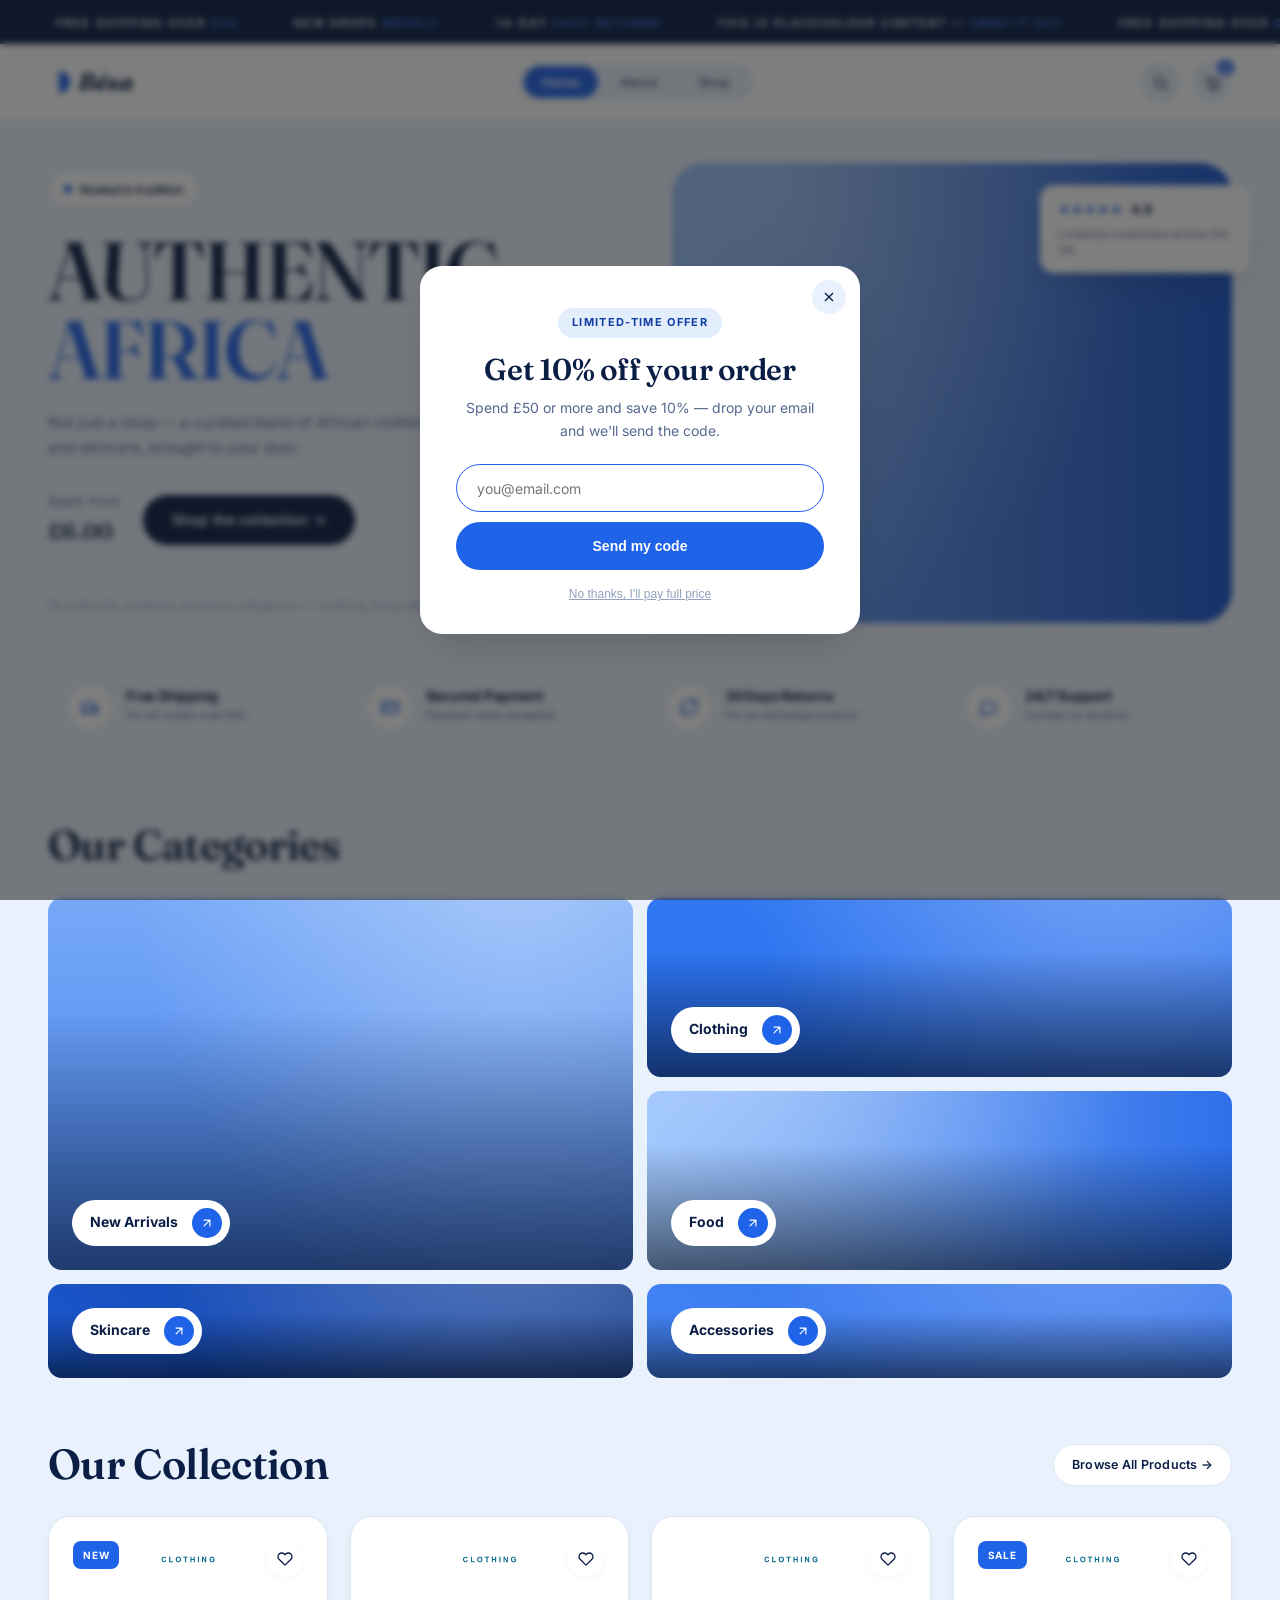
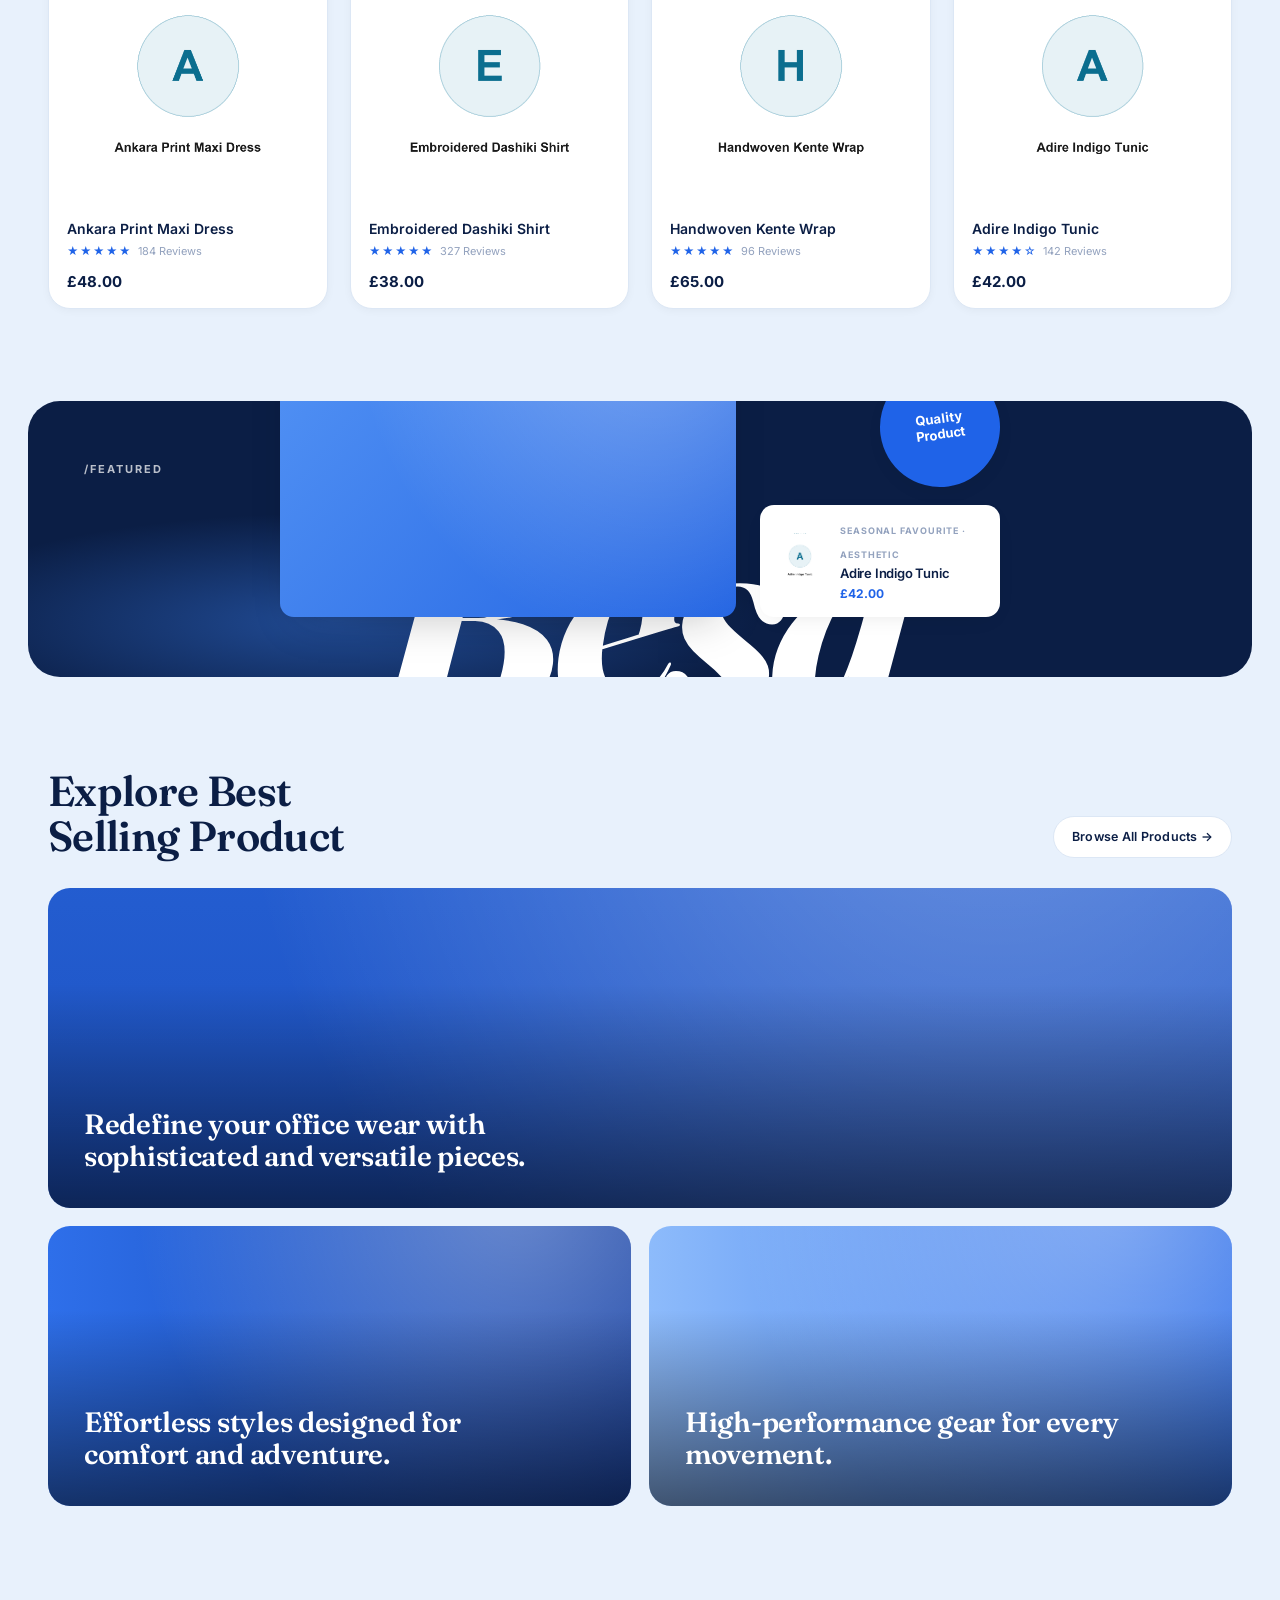
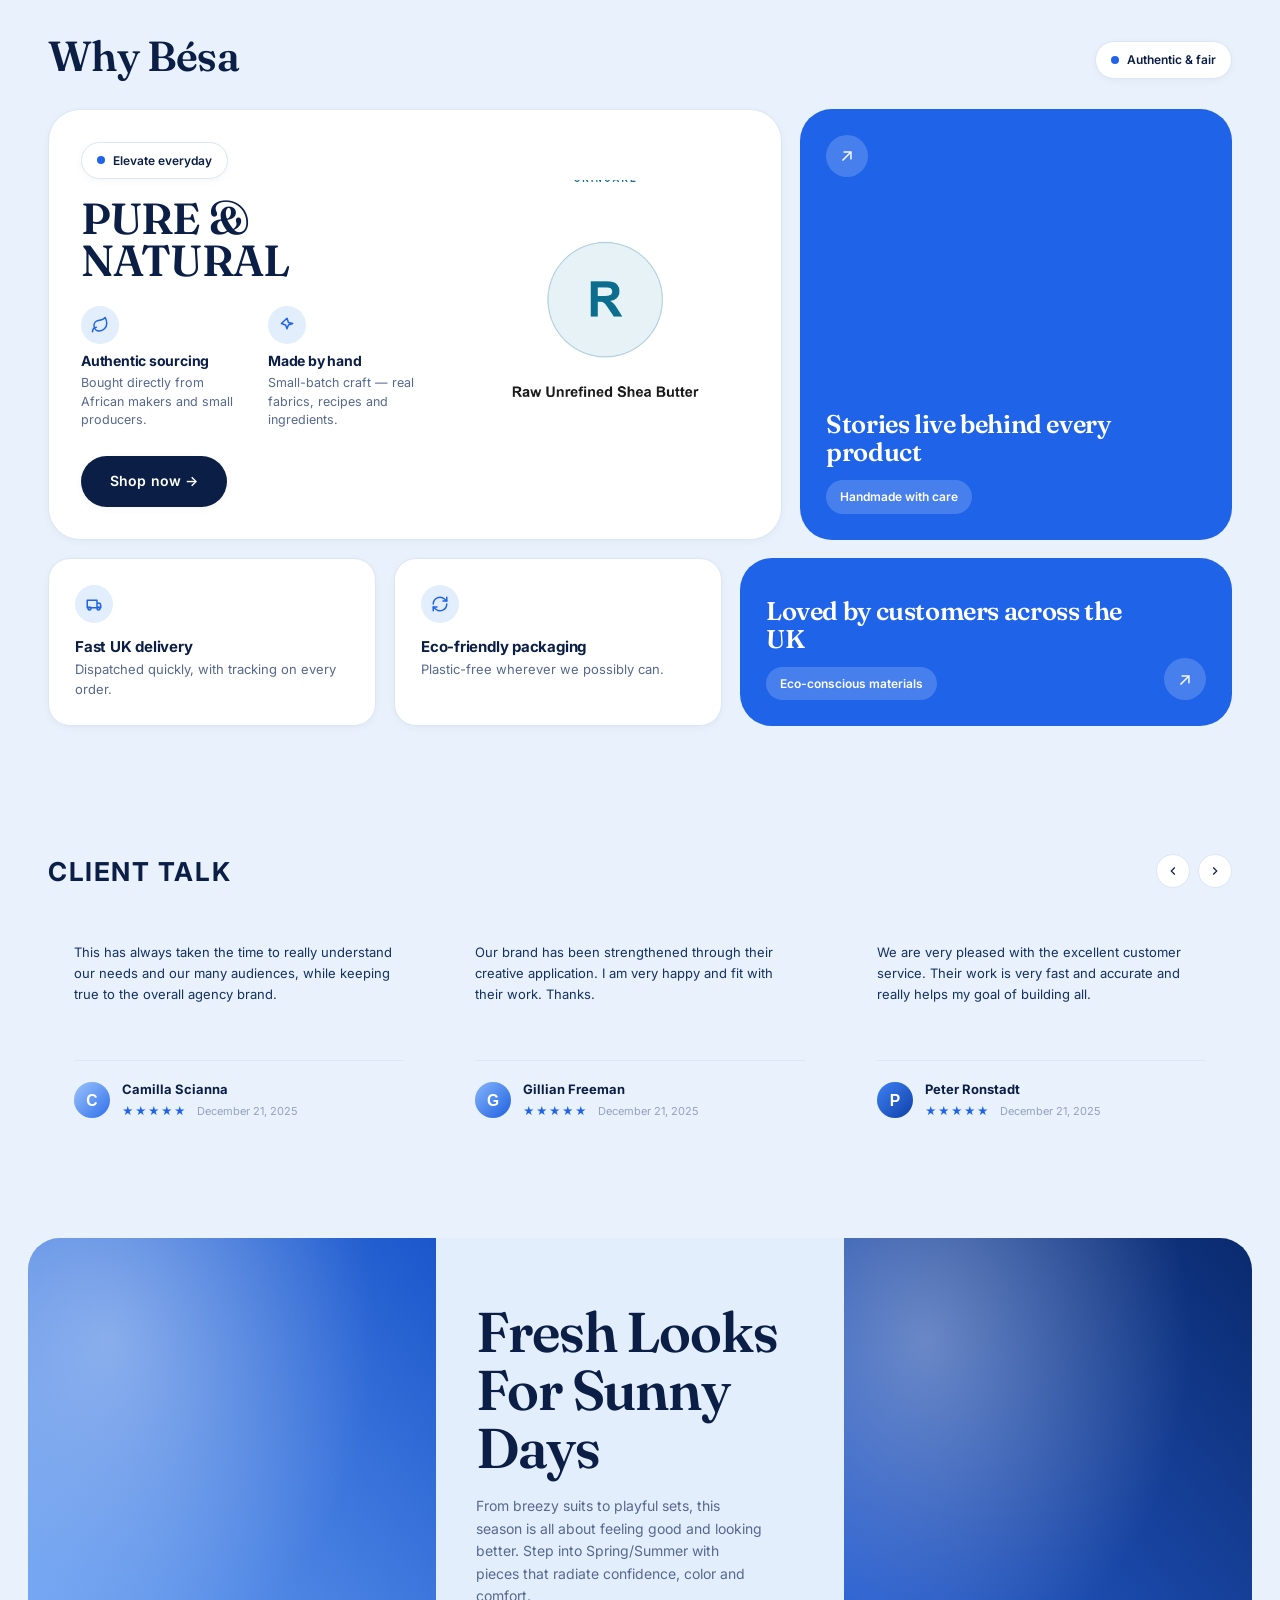
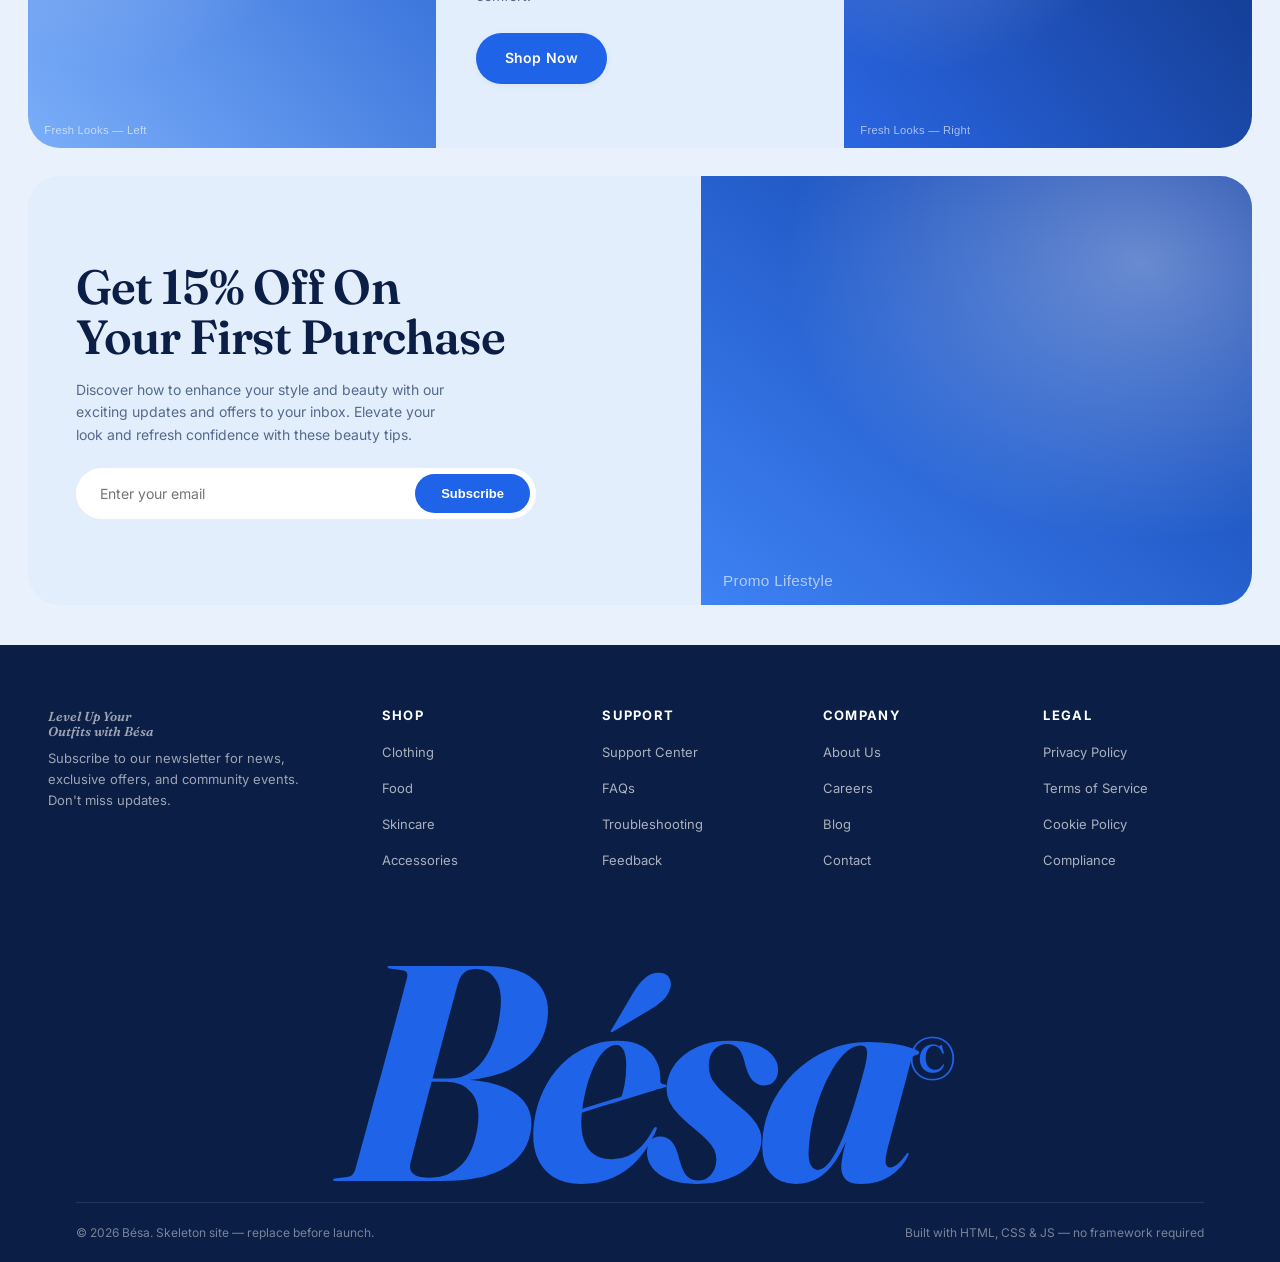
==== commit b71de839: "Redesign (3/n): feature bento section (replaces placeholder banner)" ====
--- a/index.html
+++ b/index.html
@@ -233,14 +233,66 @@
   </div>
 </section>
 
-<!-- TRUE MAGNIFICENCE banner -->
-<section>
-  <div class="banner-bleed">
-    <img data-img-banner alt="" loading="lazy">
-    <button class="play-button" type="button" aria-label="Play video">
-      <svg viewBox="0 0 24 24" fill="currentColor"><path d="M8 5v14l11-7z"/></svg>
-    </button>
-    <h2>True Magnificence</h2>
+<!-- WHY BÉSA — feature bento -->
+<section class="section">
+  <div class="wrap">
+    <div class="section-head">
+      <h2>Why Bésa</h2>
+      <span class="pill-badge"><span class="dot"></span> Authentic &amp; fair</span>
+    </div>
+
+    <div class="bento-top">
+      <article class="feature-card">
+        <div class="fc-left">
+          <span class="pill-badge"><span class="dot"></span> Elevate everyday</span>
+          <h3 class="feature-title">PURE &amp;<br>NATURAL</h3>
+          <div class="feature-cols">
+            <div class="feature-col">
+              <span class="feature-ico"><svg viewBox="0 0 24 24" fill="none" stroke="currentColor" stroke-width="2" stroke-linecap="round" stroke-linejoin="round"><path d="M11 20A7 7 0 0 1 9.8 6.1C15.5 5 17 4.48 19 2c1 2 2 4.18 2 8 0 5.5-4.78 10-10 10Z"/><path d="M2 21c0-3 1.85-5.36 5.08-6"/></svg></span>
+              <h4>Authentic sourcing</h4>
+              <p>Bought directly from African makers and small producers.</p>
+            </div>
+            <div class="feature-col">
+              <span class="feature-ico"><svg viewBox="0 0 24 24" fill="none" stroke="currentColor" stroke-width="2" stroke-linecap="round" stroke-linejoin="round"><path d="M12 3l1.9 5.6L19.5 10l-5.6 1.9L12 17l-1.9-5.1L4.5 10z"/></svg></span>
+              <h4>Made by hand</h4>
+              <p>Small-batch craft — real fabrics, recipes and ingredients.</p>
+            </div>
+          </div>
+          <a class="btn btn-flare" href="shop.html">Shop now →</a>
+        </div>
+        <div class="feature-media">
+          <img src="images/products/shea-butter.png" alt="Raw shea butter" loading="lazy">
+        </div>
+      </article>
+
+      <article class="blue-card">
+        <span class="arrow-pill" aria-hidden="true">↗</span>
+        <div class="blue-card-body">
+          <h3>Stories live behind every product</h3>
+          <span class="chip">Handmade with care</span>
+        </div>
+      </article>
+    </div>
+
+    <div class="bento-row">
+      <article class="mini-card">
+        <span class="mini-ico"><svg viewBox="0 0 24 24" fill="none" stroke="currentColor" stroke-width="2" stroke-linecap="round" stroke-linejoin="round"><path d="M3 7h13v10H3zM16 11h4l1 3v3h-5zM6 20a2 2 0 1 0 0-4 2 2 0 0 0 0 4ZM18 20a2 2 0 1 0 0-4 2 2 0 0 0 0 4Z"/></svg></span>
+        <h4>Fast UK delivery</h4>
+        <p>Dispatched quickly, with tracking on every order.</p>
+      </article>
+      <article class="mini-card">
+        <span class="mini-ico"><svg viewBox="0 0 24 24" fill="none" stroke="currentColor" stroke-width="2" stroke-linecap="round" stroke-linejoin="round"><path d="M3 12a9 9 0 0 1 15-6.7L21 8"/><path d="M21 3v5h-5"/><path d="M21 12a9 9 0 0 1-15 6.7L3 16"/><path d="M3 21v-5h5"/></svg></span>
+        <h4>Eco-friendly packaging</h4>
+        <p>Plastic-free wherever we possibly can.</p>
+      </article>
+      <article class="blue-card wide">
+        <div class="blue-card-body">
+          <h3>Loved by customers across the UK</h3>
+          <span class="chip">Eco-conscious materials</span>
+        </div>
+        <span class="arrow-pill" aria-hidden="true">↗</span>
+      </article>
+    </div>
   </div>
 </section>
 
--- a/css/styles.css
+++ b/css/styles.css
@@ -480,22 +480,27 @@
   flex-wrap: wrap;
 }
 .section-head h2 {
-  font-size: clamp(22px, 2.6vw, 28px);
-  font-family: var(--font-body);
-  font-weight: 700;
-  letter-spacing: 0.06em;
-  text-transform: uppercase;
+  font-size: clamp(28px, 3.4vw, 42px);
+  font-family: var(--font-display);
+  font-weight: 600;
+  letter-spacing: -0.015em;
 }
 .section-head p { color: var(--ink-soft); max-width: 50ch; font-size: 14px; }
 .section-link {
-  font-size: 12px;
-  font-weight: 600;
-  color: var(--ink);
-  letter-spacing: 0.04em;
-  border-bottom: 1px solid var(--ink);
-  padding-bottom: 2px;
-}
-.section-link:hover { color: var(--blue); border-color: var(--blue); }
+  display: inline-flex;
+  align-items: center;
+  gap: 8px;
+  font-size: 12.5px;
+  font-weight: 600;
+  color: var(--ink);
+  letter-spacing: 0.02em;
+  border: 1px solid var(--line);
+  border-radius: var(--radius-pill);
+  padding: 10px 18px;
+  background: var(--white);
+  transition: background 0.18s ease, color 0.18s ease, border-color 0.18s ease;
+}
+.section-link:hover { background: var(--ink); color: var(--white); border-color: var(--ink); }
 
 /* ============================================
    Categories — asymmetric mosaic
@@ -578,14 +583,16 @@
 }
 .product-card {
   background: var(--white);
-  border-radius: var(--radius-md);
-  overflow: hidden;
+  border: 1px solid var(--line);
+  border-radius: var(--radius-lg);
+  padding: 12px;
   display: flex;
   flex-direction: column;
-  transition: transform 0.2s ease;
+  transition: transform 0.2s ease, box-shadow 0.2s ease;
   position: relative;
-}
-.product-card:hover { transform: translateY(-4px); }
+  box-shadow: var(--shadow-soft);
+}
+.product-card:hover { transform: translateY(-4px); box-shadow: var(--shadow-card); }
 .product-media {
   position: relative;
   aspect-ratio: 1 / 1.1;
@@ -667,7 +674,7 @@
 .quick-shop svg { width: 14px; height: 14px; }
 
 .product-card .body {
-  padding: 14px 4px 6px;
+  padding: 14px 6px 2px;
   display: flex;
   flex-direction: column;
   gap: 6px;
@@ -738,10 +745,10 @@
 .bg-ink  { background: var(--sky-deep); }
 
 /* ============================================
-   Featured — yellow section with giant brand wordmark
+   Featured — navy brand block with giant wordmark
    ============================================ */
 .featured-section {
-  background: var(--blue-accent);
+  background: var(--ink);
   margin: 28px;
   border-radius: var(--radius-xl);
   position: relative;
@@ -755,7 +762,7 @@
   bottom: -20%;
   width: 70%;
   height: 80%;
-  background: radial-gradient(ellipse, rgba(255, 220, 130, 0.7) 0%, transparent 70%);
+  background: radial-gradient(ellipse, rgba(59, 130, 246, 0.45) 0%, transparent 70%);
   pointer-events: none;
 }
 .featured-eyebrow {
@@ -763,7 +770,7 @@
   font-weight: 700;
   letter-spacing: 0.18em;
   text-transform: uppercase;
-  color: var(--ink);
+  color: rgba(255, 255, 255, 0.72);
   position: relative;
   z-index: 2;
   max-width: var(--container);
@@ -1786,3 +1793,57 @@
   font-size: 28px;
   font-weight: 600;
 }
+
+/* ============================================
+   Feature bento (Stage 3)
+   ============================================ */
+.bento-top { display: grid; grid-template-columns: 1.7fr 1fr; gap: 18px; margin-bottom: 18px; }
+.feature-card {
+  background: var(--white);
+  border: 1px solid var(--line);
+  border-radius: var(--radius-xl);
+  padding: 32px;
+  display: grid;
+  grid-template-columns: 1.1fr 0.9fr;
+  gap: 28px;
+  align-items: center;
+  box-shadow: var(--shadow-soft);
+}
+.fc-left { display: flex; flex-direction: column; align-items: flex-start; }
+.feature-title { font-family: var(--font-display); font-weight: 600; font-size: clamp(30px, 3.4vw, 48px); line-height: 0.98; letter-spacing: -0.02em; margin: 18px 0 0; color: var(--ink); }
+.feature-cols { display: grid; grid-template-columns: 1fr 1fr; gap: 22px; margin-top: 24px; }
+.feature-col h4 { font-family: var(--font-body); font-size: 14px; font-weight: 700; margin: 10px 0 5px; color: var(--ink); }
+.feature-col p { font-size: 12.5px; color: var(--ink-soft); line-height: 1.5; }
+.feature-ico, .mini-ico { width: 38px; height: 38px; border-radius: 50%; background: var(--blue-soft); color: var(--blue); display: inline-flex; align-items: center; justify-content: center; }
+.feature-ico svg, .mini-ico svg { width: 18px; height: 18px; }
+.feature-card .btn-flare { margin-top: 26px; background: var(--ink); color: var(--white); }
+.feature-card .btn-flare:hover { background: var(--blue); }
+.feature-media { background: var(--sky); border-radius: var(--radius-lg); overflow: hidden; aspect-ratio: 1 / 1; }
+.feature-media img { width: 100%; height: 100%; object-fit: cover; }
+
+.blue-card {
+  background: var(--blue);
+  color: var(--white);
+  border-radius: var(--radius-xl);
+  padding: 26px;
+  display: flex;
+  flex-direction: column;
+  justify-content: space-between;
+  gap: 28px;
+  min-height: 100%;
+}
+.blue-card h3 { color: var(--white); font-family: var(--font-display); font-weight: 600; font-size: clamp(22px, 2vw, 28px); line-height: 1.1; }
+.blue-card .chip { display: inline-block; margin-top: 14px; background: rgba(255,255,255,0.18); color: var(--white); border-radius: var(--radius-pill); padding: 7px 14px; font-size: 12px; font-weight: 600; }
+.arrow-pill { width: 42px; height: 42px; border-radius: 50%; background: rgba(255,255,255,0.18); color: var(--white); display: inline-flex; align-items: center; justify-content: center; font-size: 18px; flex-shrink: 0; }
+
+.bento-row { display: grid; grid-template-columns: 1fr 1fr 1.5fr; gap: 18px; }
+.mini-card { background: var(--white); border: 1px solid var(--line); border-radius: var(--radius-lg); padding: 26px; box-shadow: var(--shadow-soft); }
+.mini-card h4 { font-family: var(--font-body); font-size: 15px; font-weight: 700; margin: 16px 0 6px; color: var(--ink); }
+.mini-card p { font-size: 13px; color: var(--ink-soft); line-height: 1.5; }
+.blue-card.wide { flex-direction: row; align-items: flex-end; justify-content: space-between; }
+
+@media (max-width: 860px) {
+  .bento-top { grid-template-columns: 1fr; }
+  .feature-card { grid-template-columns: 1fr; }
+  .bento-row { grid-template-columns: 1fr; }
+}
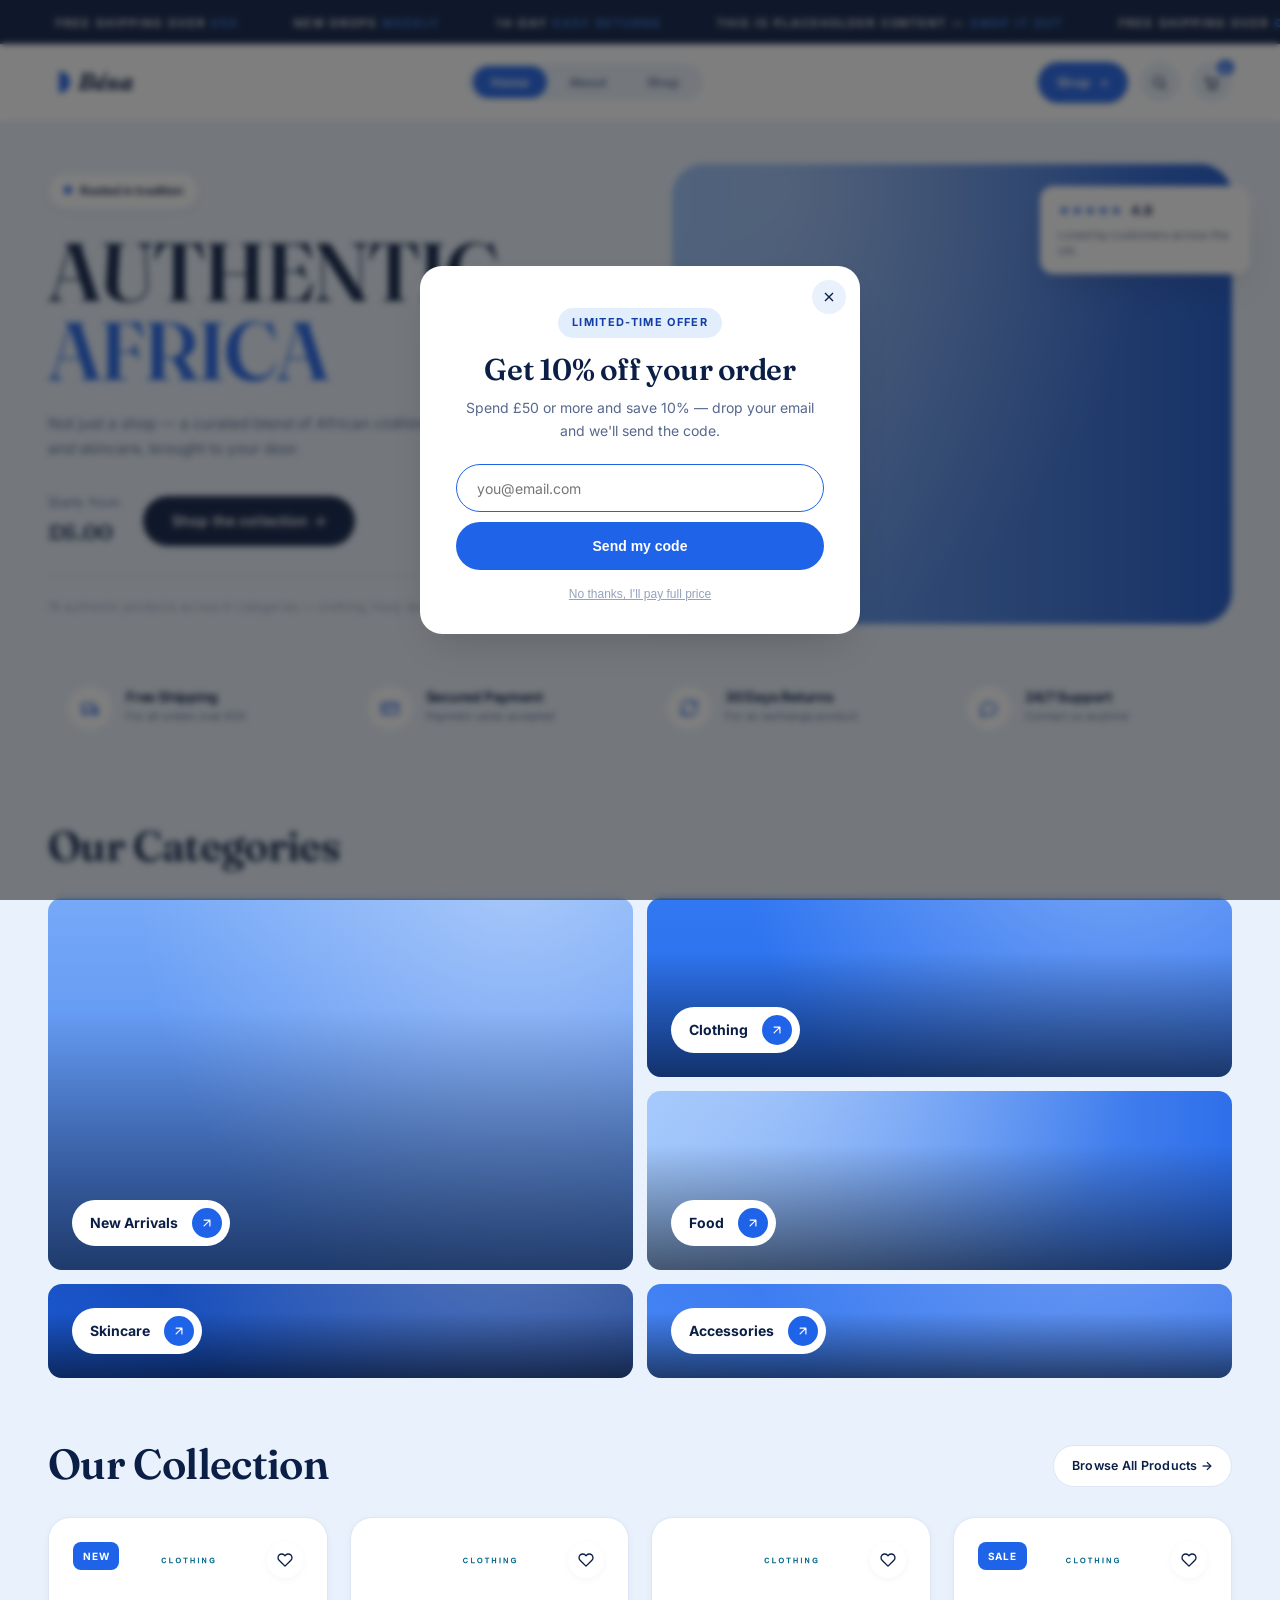
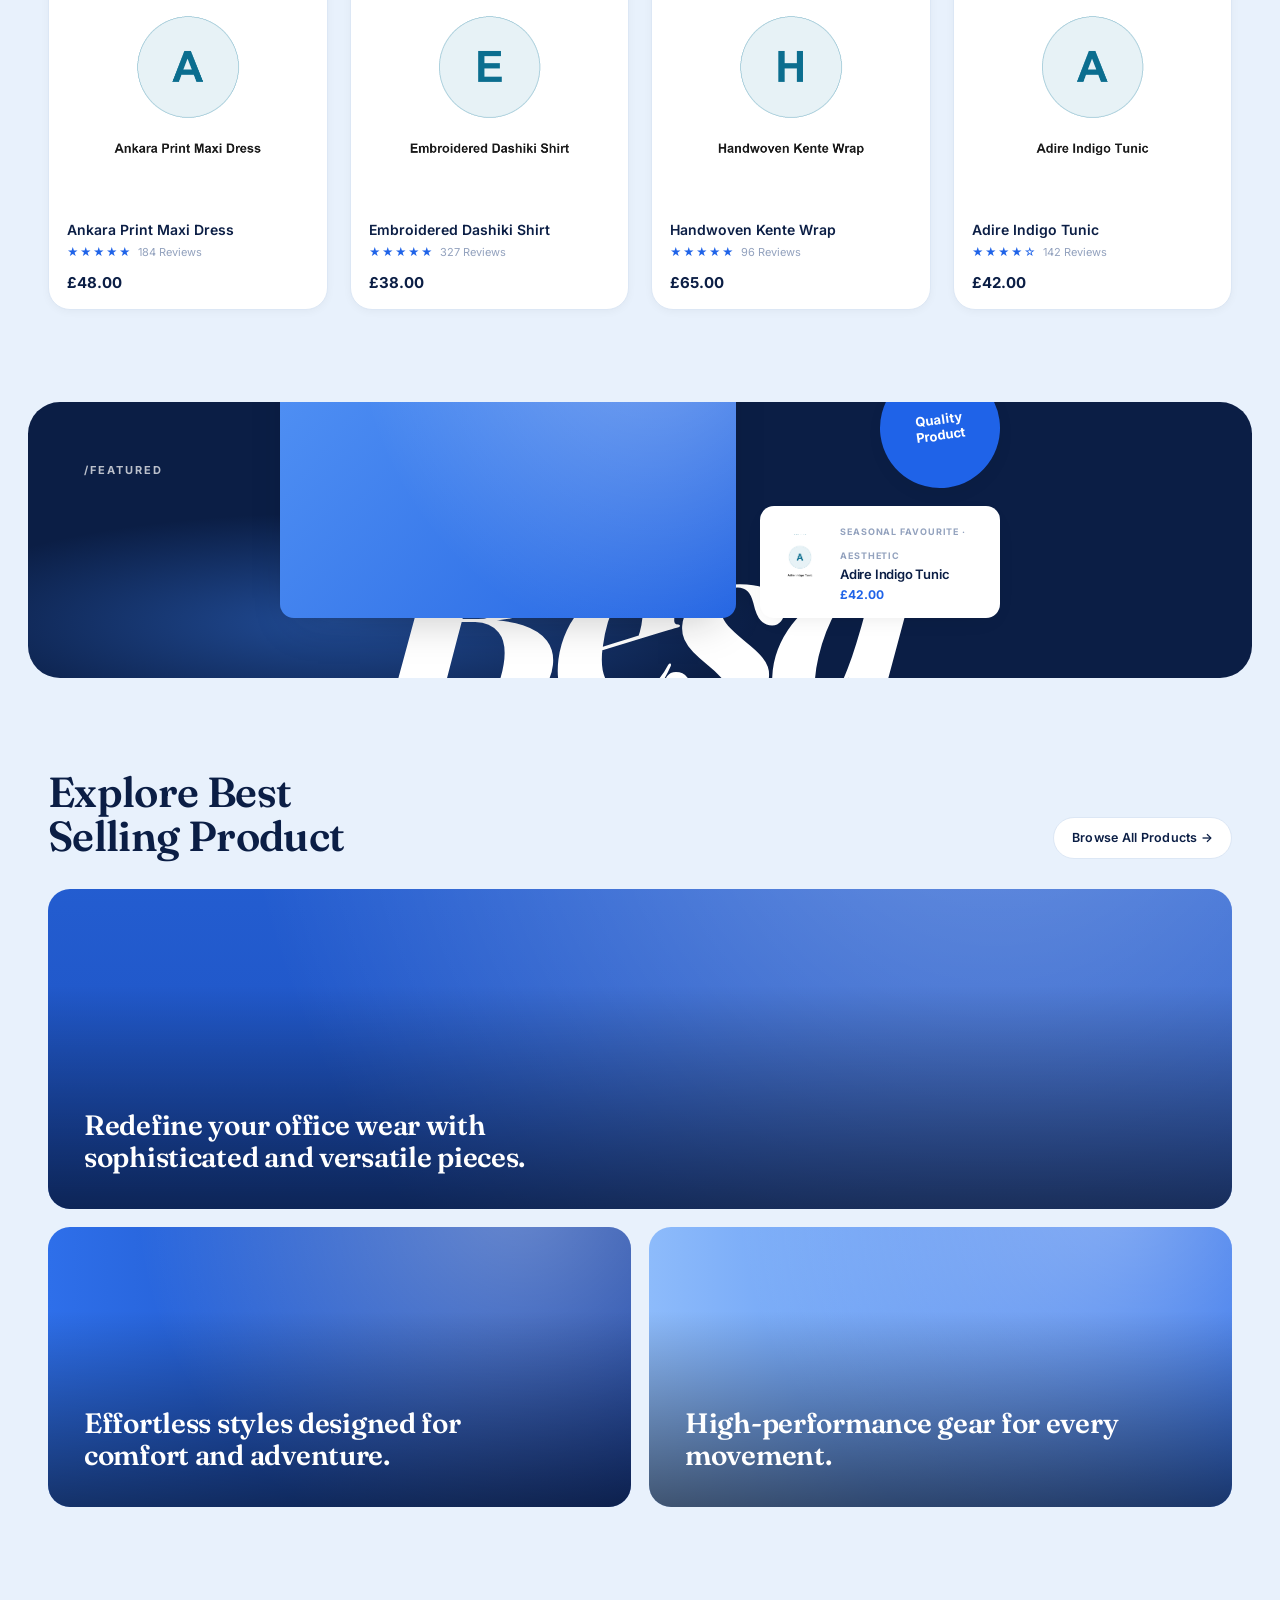
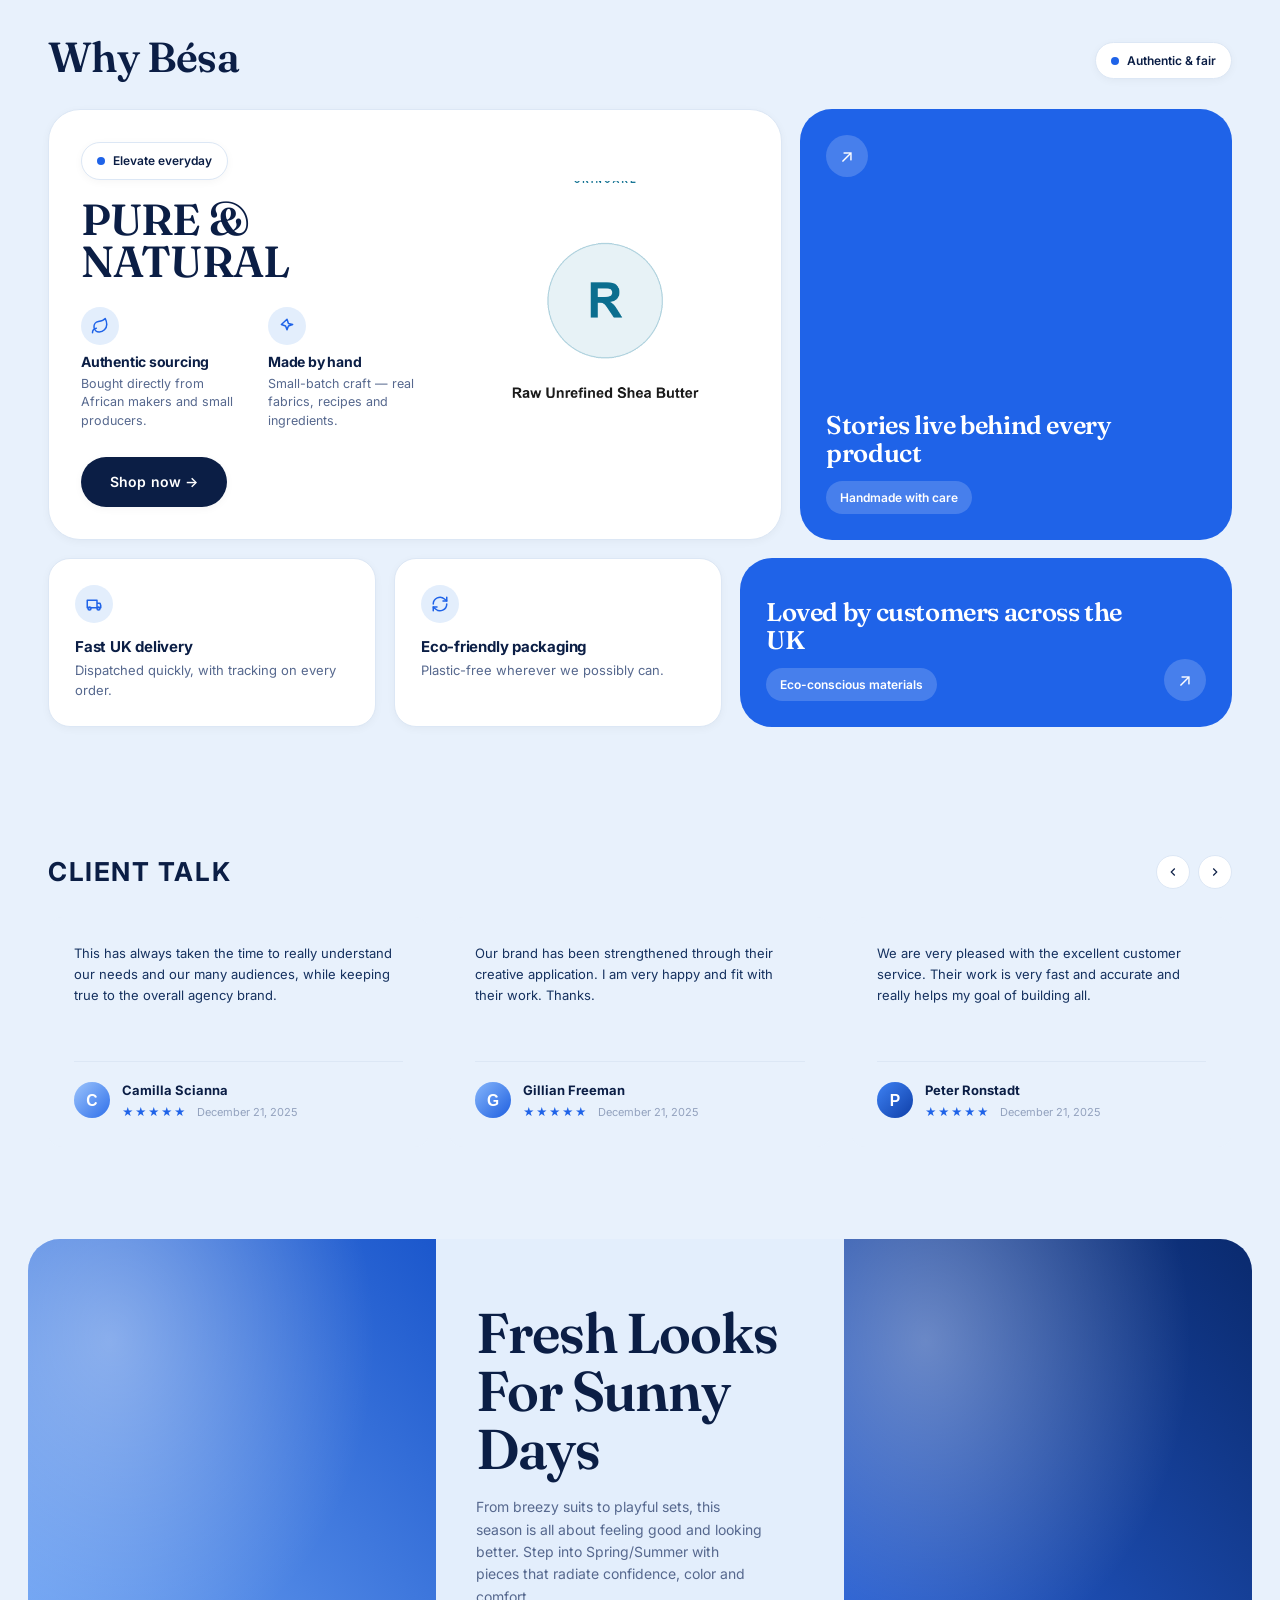
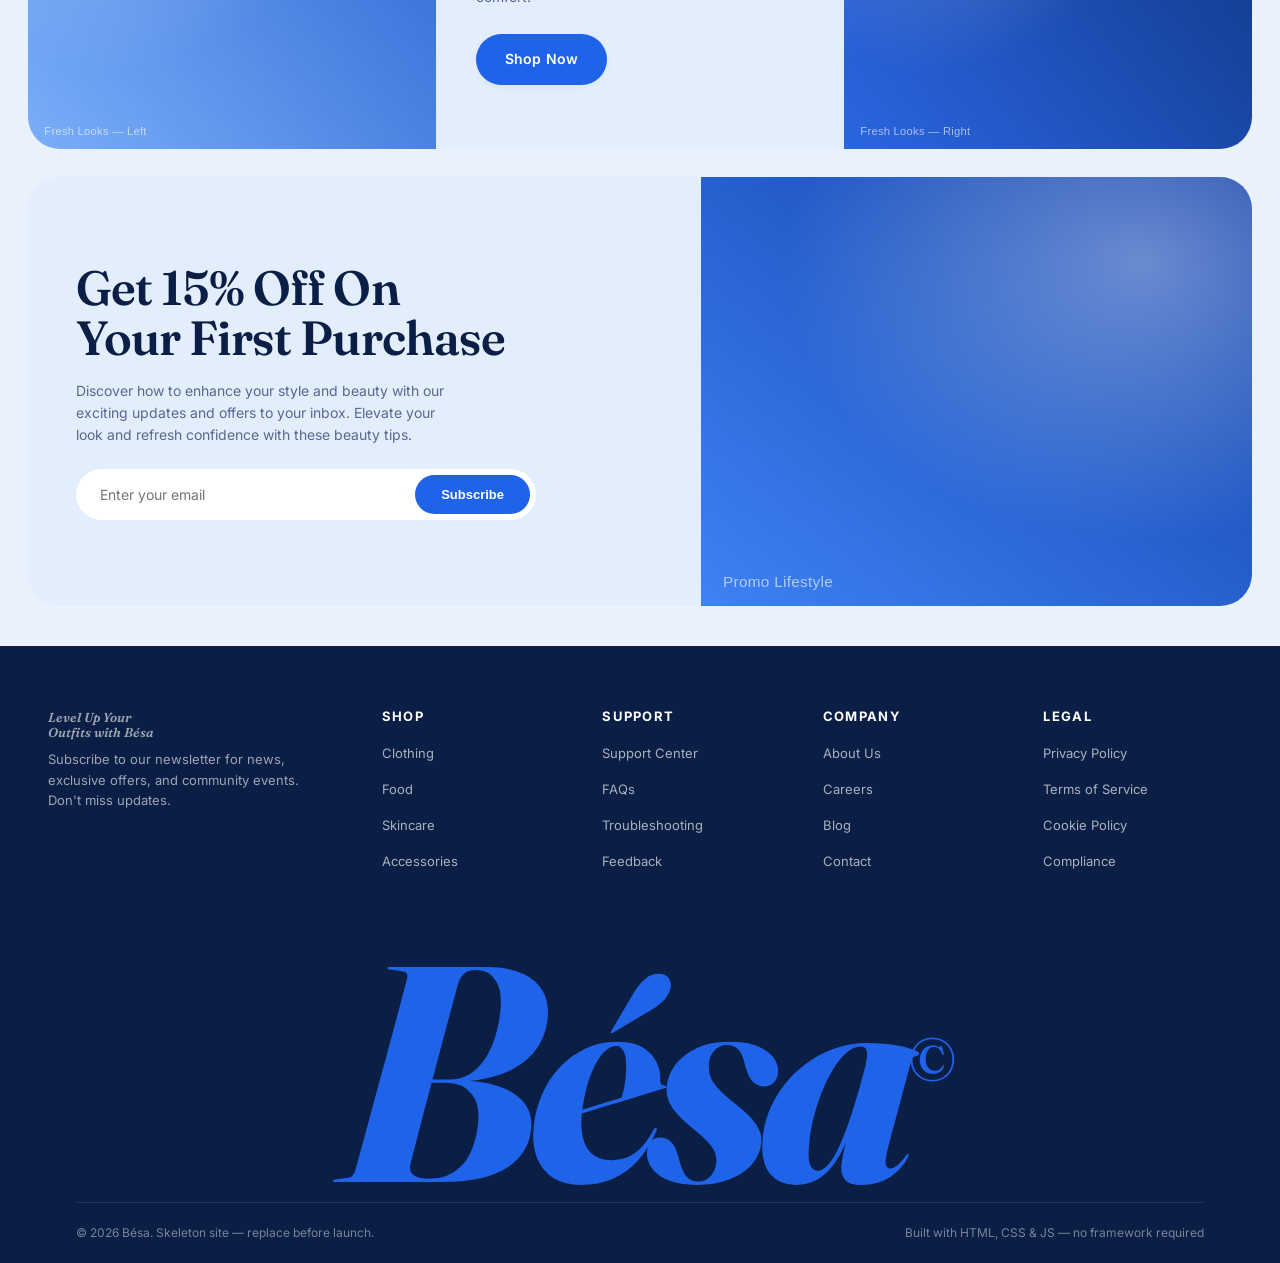
==== commit b45870e6: "Redesign (4/4): header CTA pill + per-page polish pass" ====
--- a/index.html
+++ b/index.html
@@ -50,6 +50,7 @@
       <li><a href="shop.html">Shop</a></li>
     </ul>
     <div class="nav-actions">
+      <a class="btn btn-primary header-cta" href="shop.html">Shop <span aria-hidden="true">+</span></a>
       <button class="icon-btn" type="button" aria-label="Search">
         <svg width="17" height="17" viewBox="0 0 24 24" fill="none" stroke="currentColor" stroke-width="2"><circle cx="11" cy="11" r="7"/><path d="m21 21-4.3-4.3"/></svg>
       </button>
--- a/css/styles.css
+++ b/css/styles.css
@@ -1847,3 +1847,8 @@
   .feature-card { grid-template-columns: 1fr; }
   .bento-row { grid-template-columns: 1fr; }
 }
+
+/* header CTA pill (Stage 4) */
+.btn.header-cta { padding: 9px 18px; font-size: 13px; }
+.btn.header-cta span { font-weight: 700; margin-left: 2px; }
+@media (max-width: 760px) { .btn.header-cta { display: none; } }
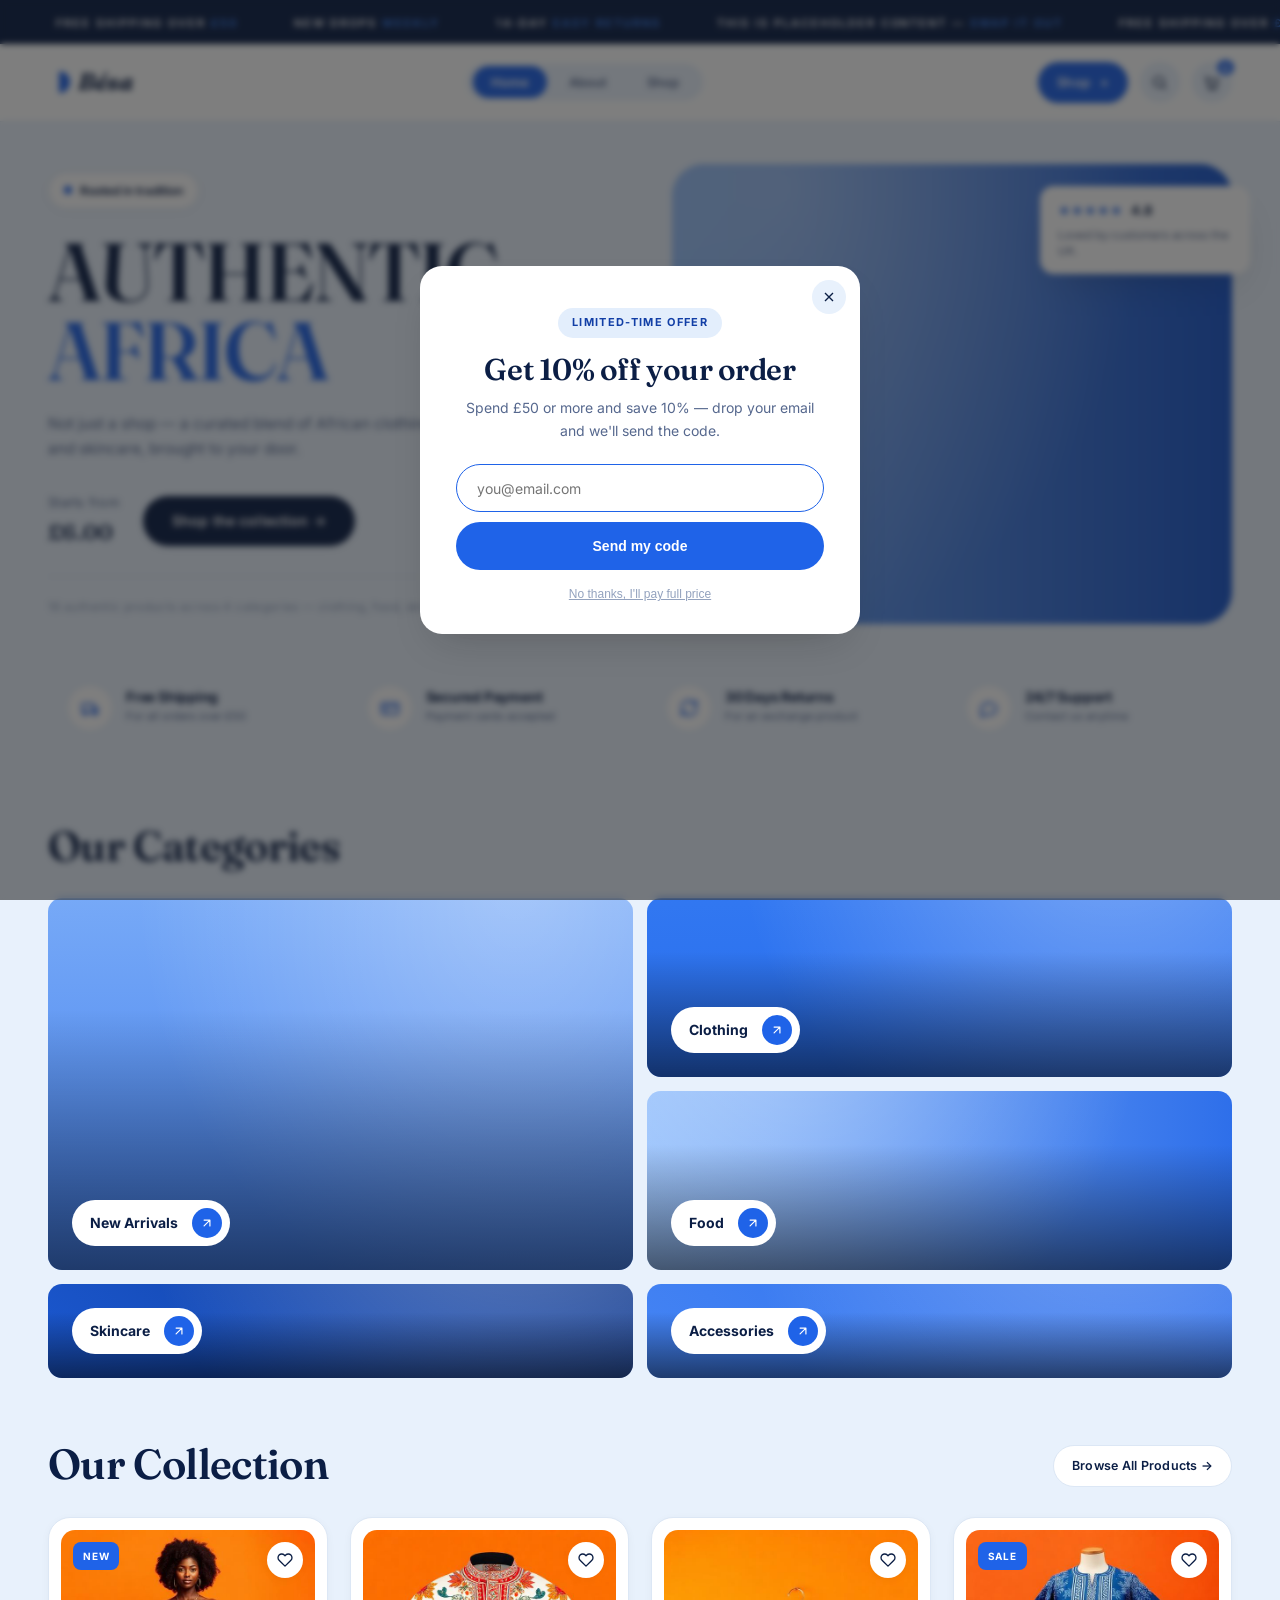
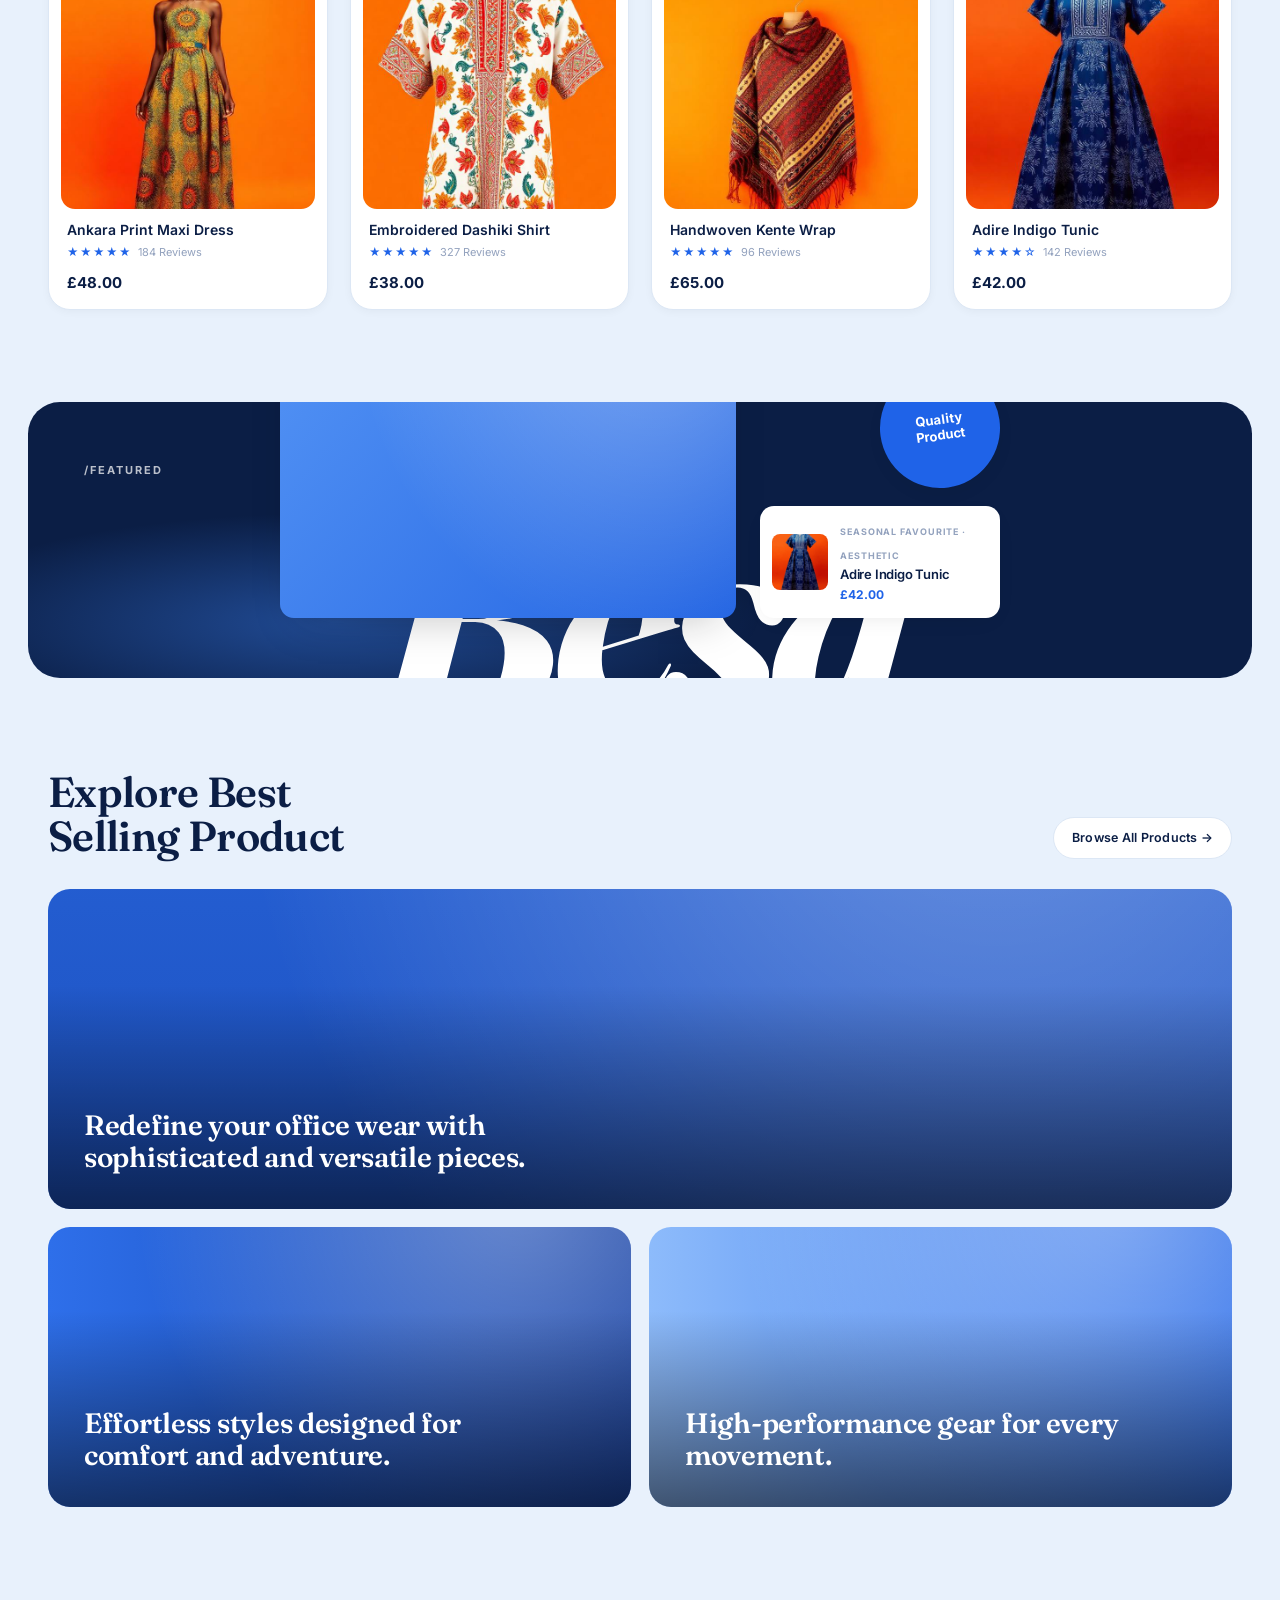
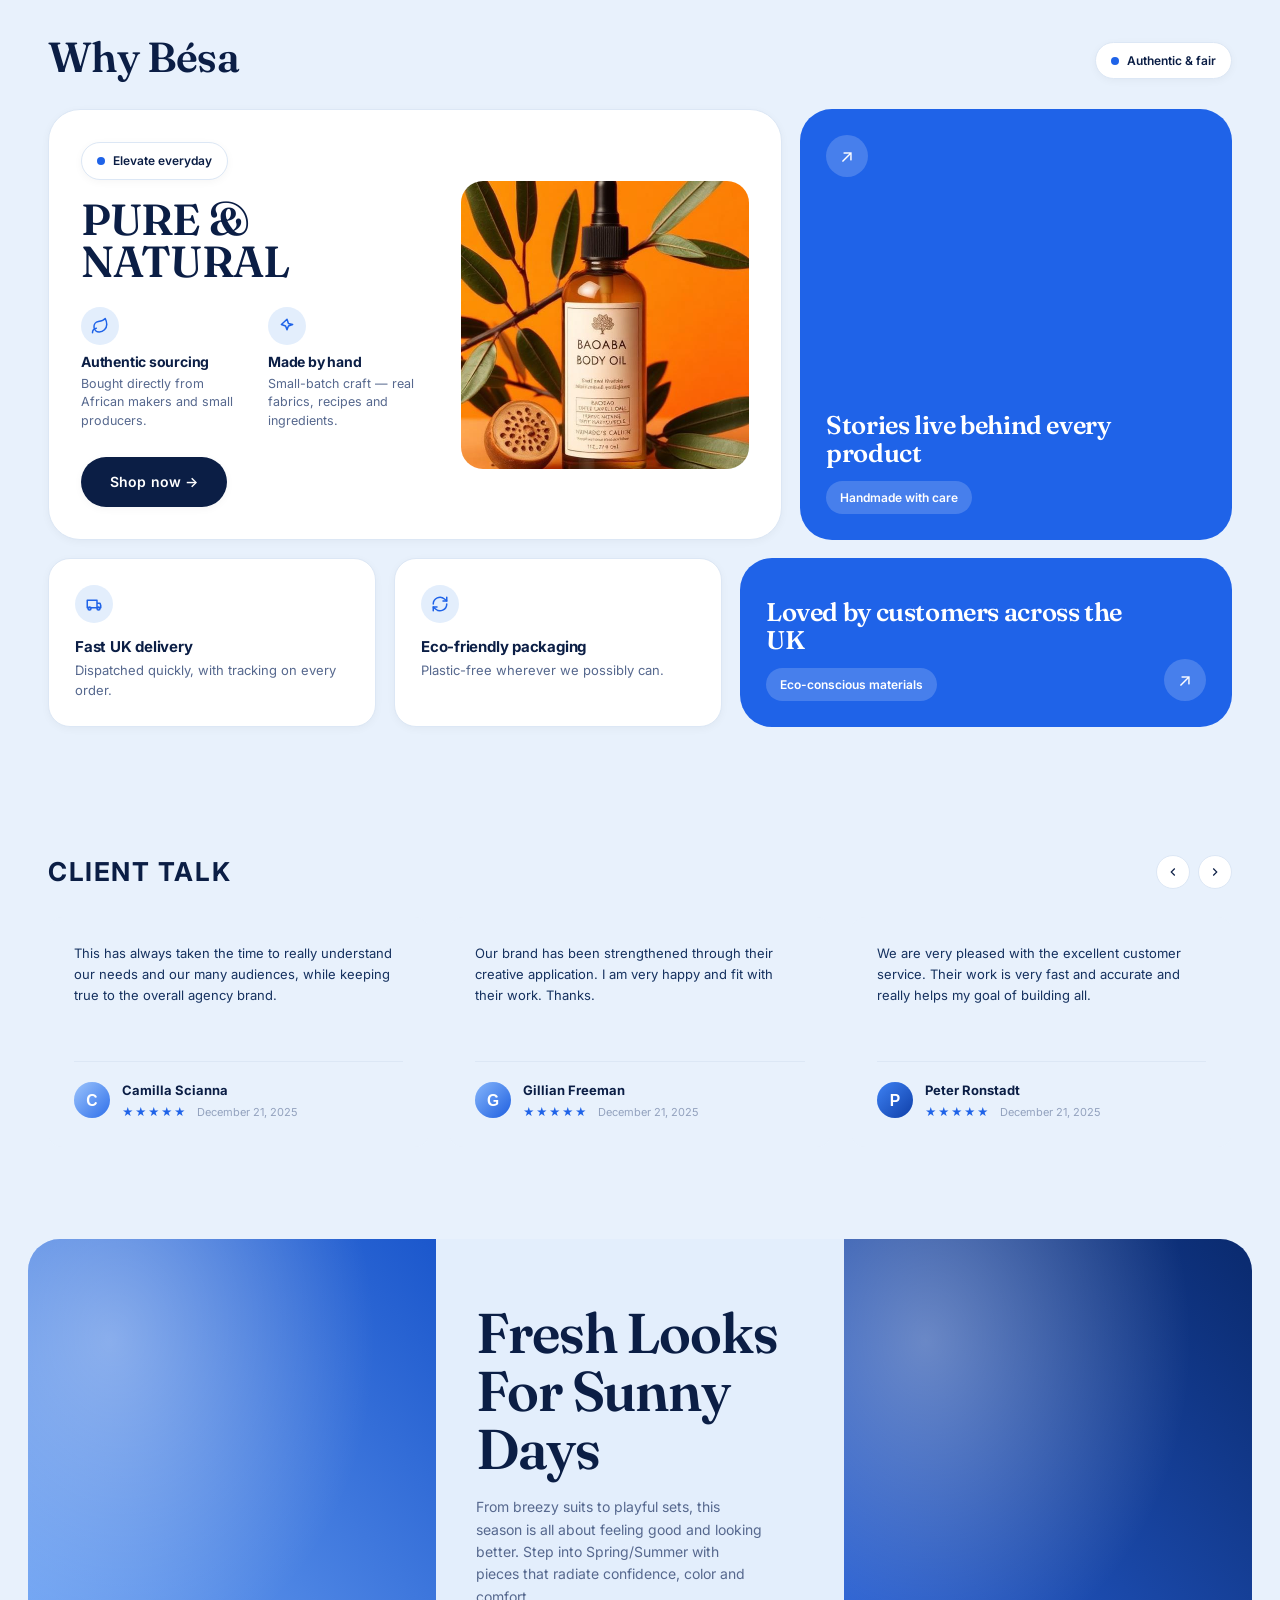
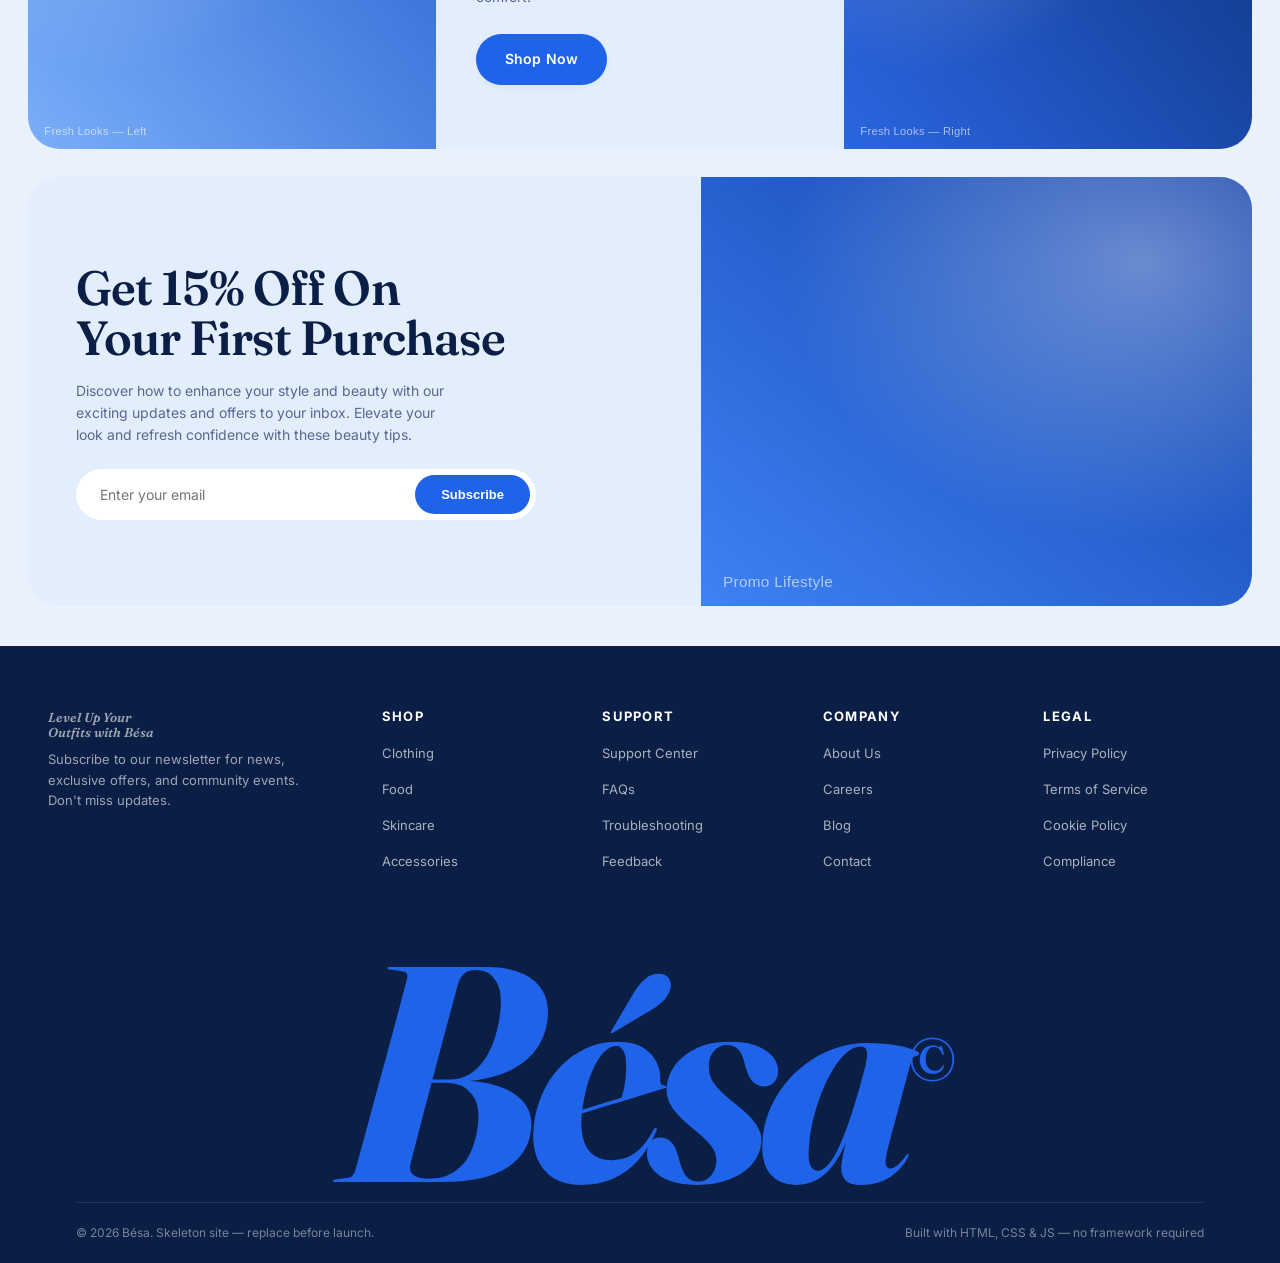
==== commit 5ab9989d: "Add product images and credits" ====
--- a/index.html
+++ b/index.html
@@ -262,7 +262,7 @@
           <a class="btn btn-flare" href="shop.html">Shop now →</a>
         </div>
         <div class="feature-media">
-          <img src="images/products/shea-butter.png" alt="Raw shea butter" loading="lazy">
+          <img src="images/products/baobab-oil.jpg" alt="Natural body oil" loading="lazy">
         </div>
       </article>
 
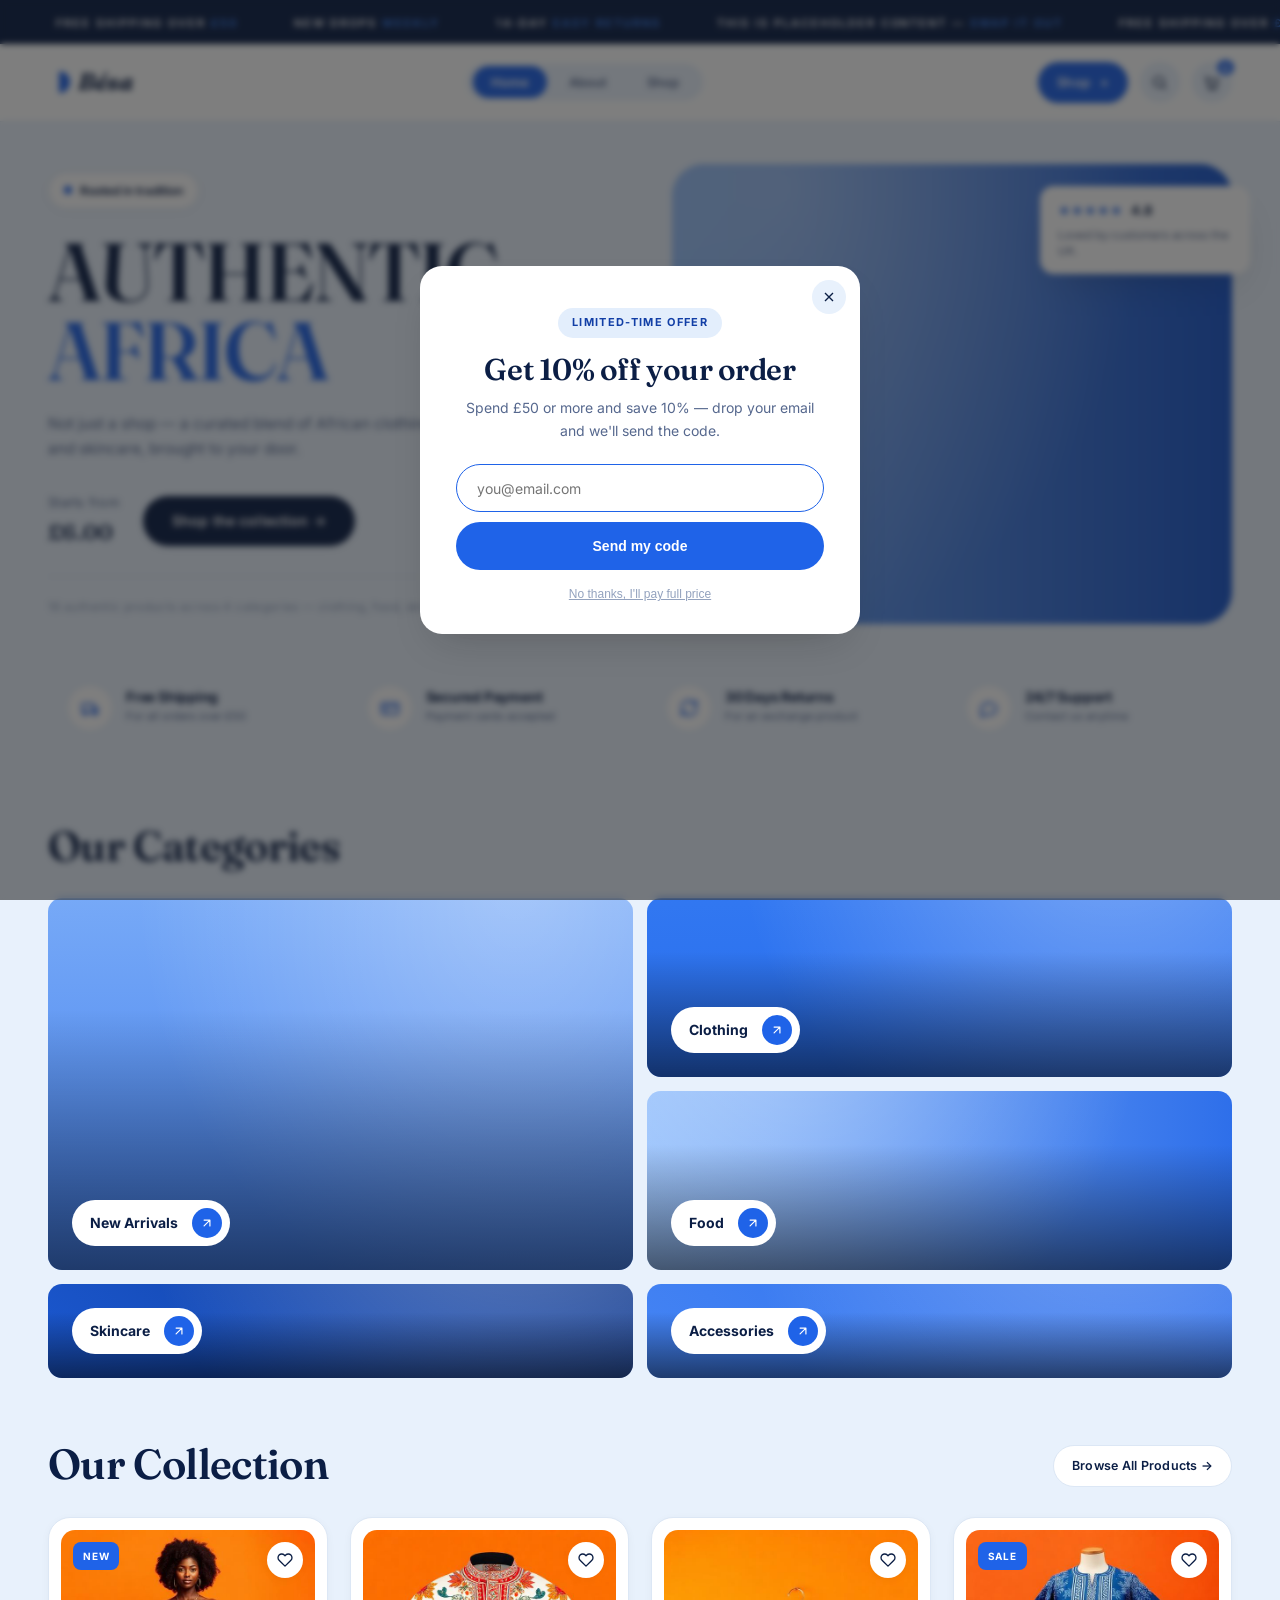
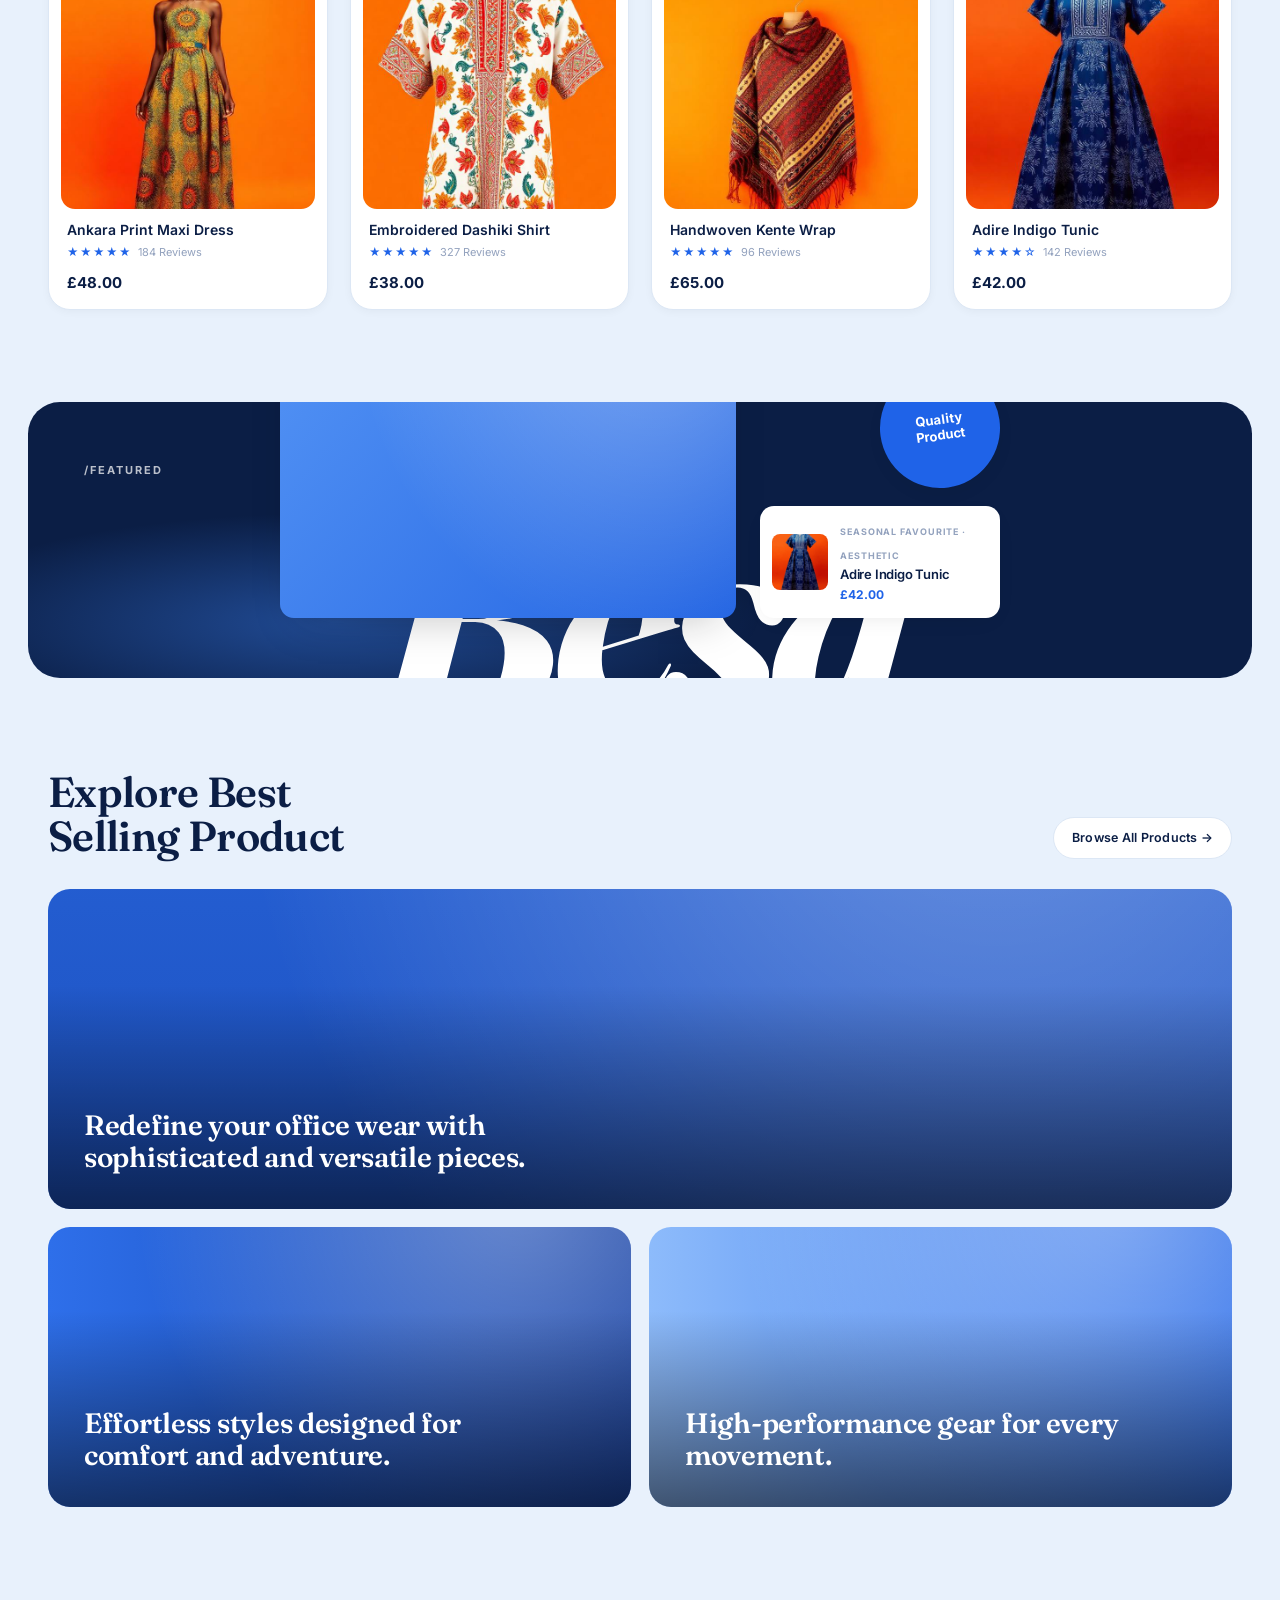
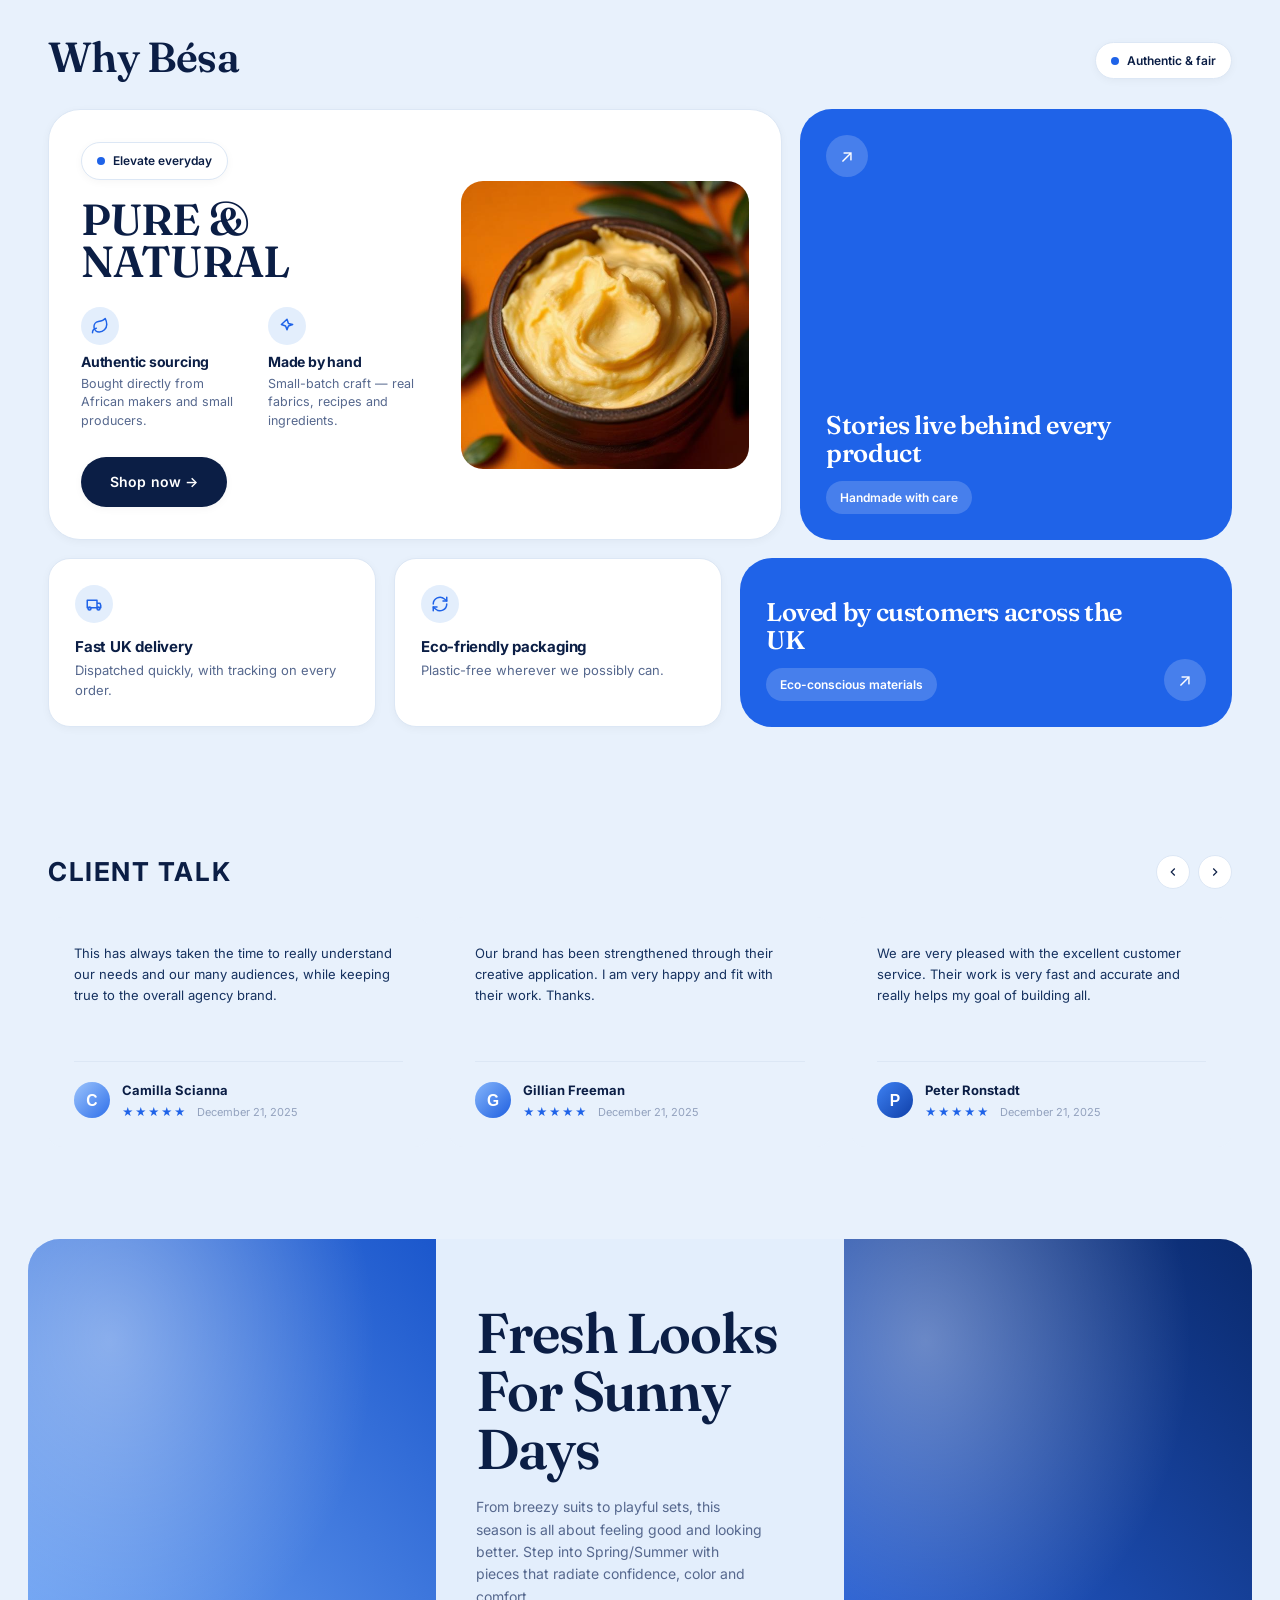
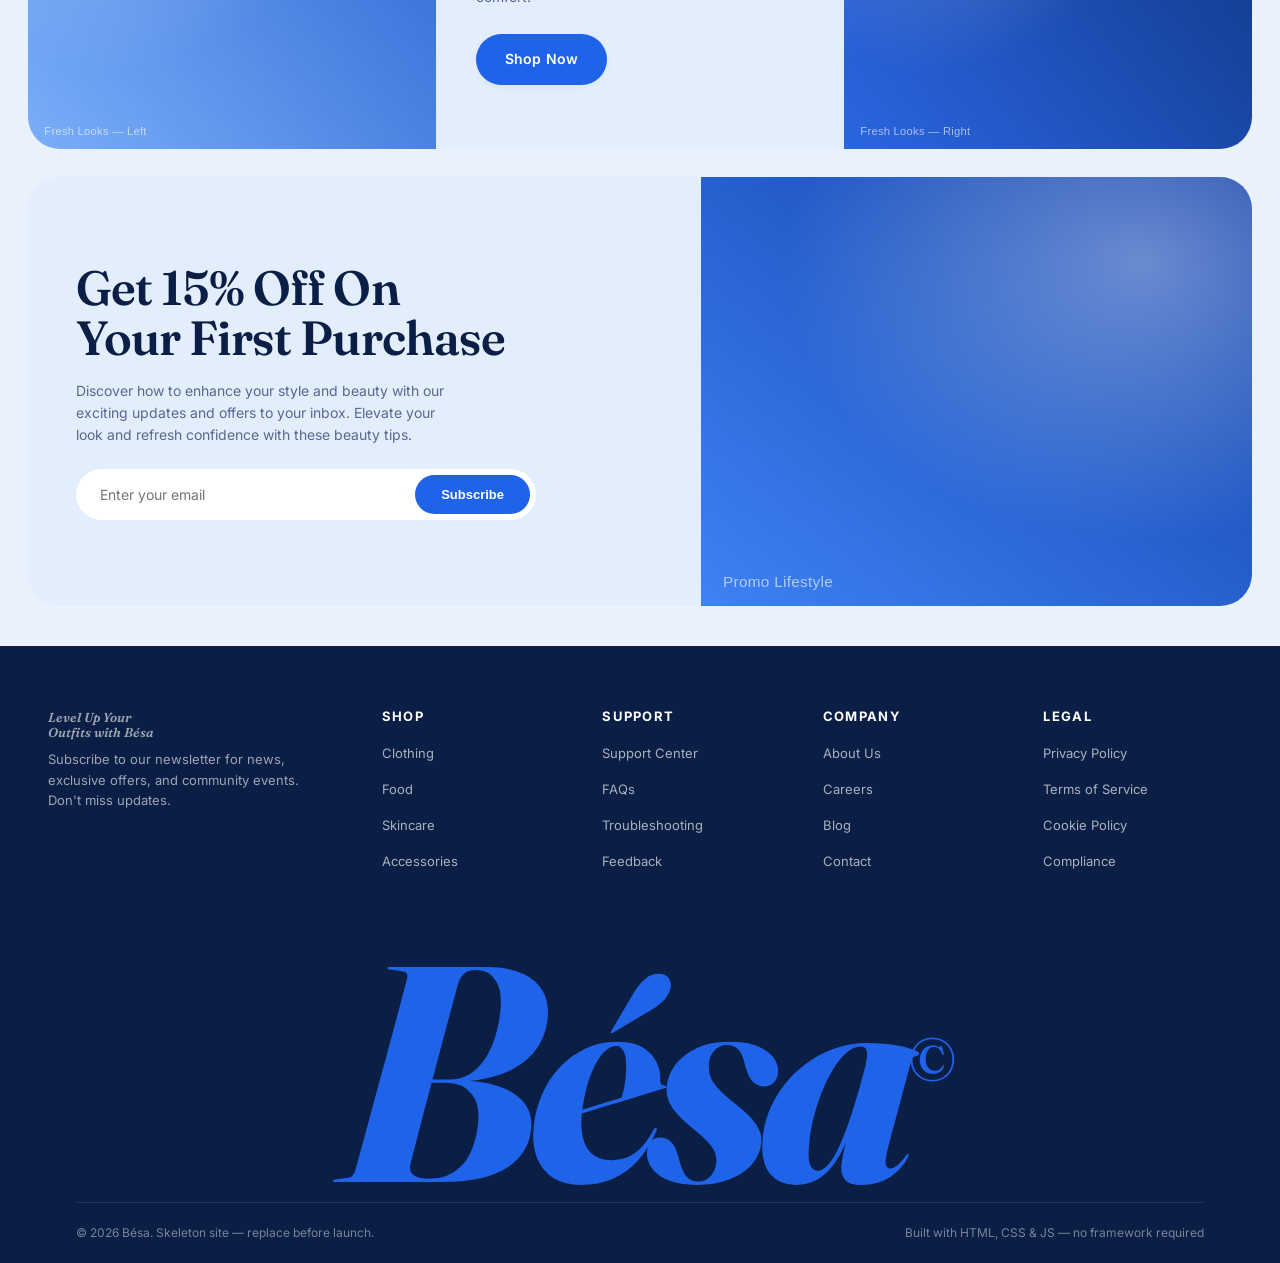
==== commit 9681216c: "new index added" ====
--- a/index.html
+++ b/index.html
@@ -262,7 +262,7 @@
           <a class="btn btn-flare" href="shop.html">Shop now →</a>
         </div>
         <div class="feature-media">
-          <img src="images/products/baobab-oil.jpg" alt="Natural body oil" loading="lazy">
+          <img src="images/products/products/shea-butter.jpg" alt="Raw shea butter" loading="lazy">
         </div>
       </article>
 
